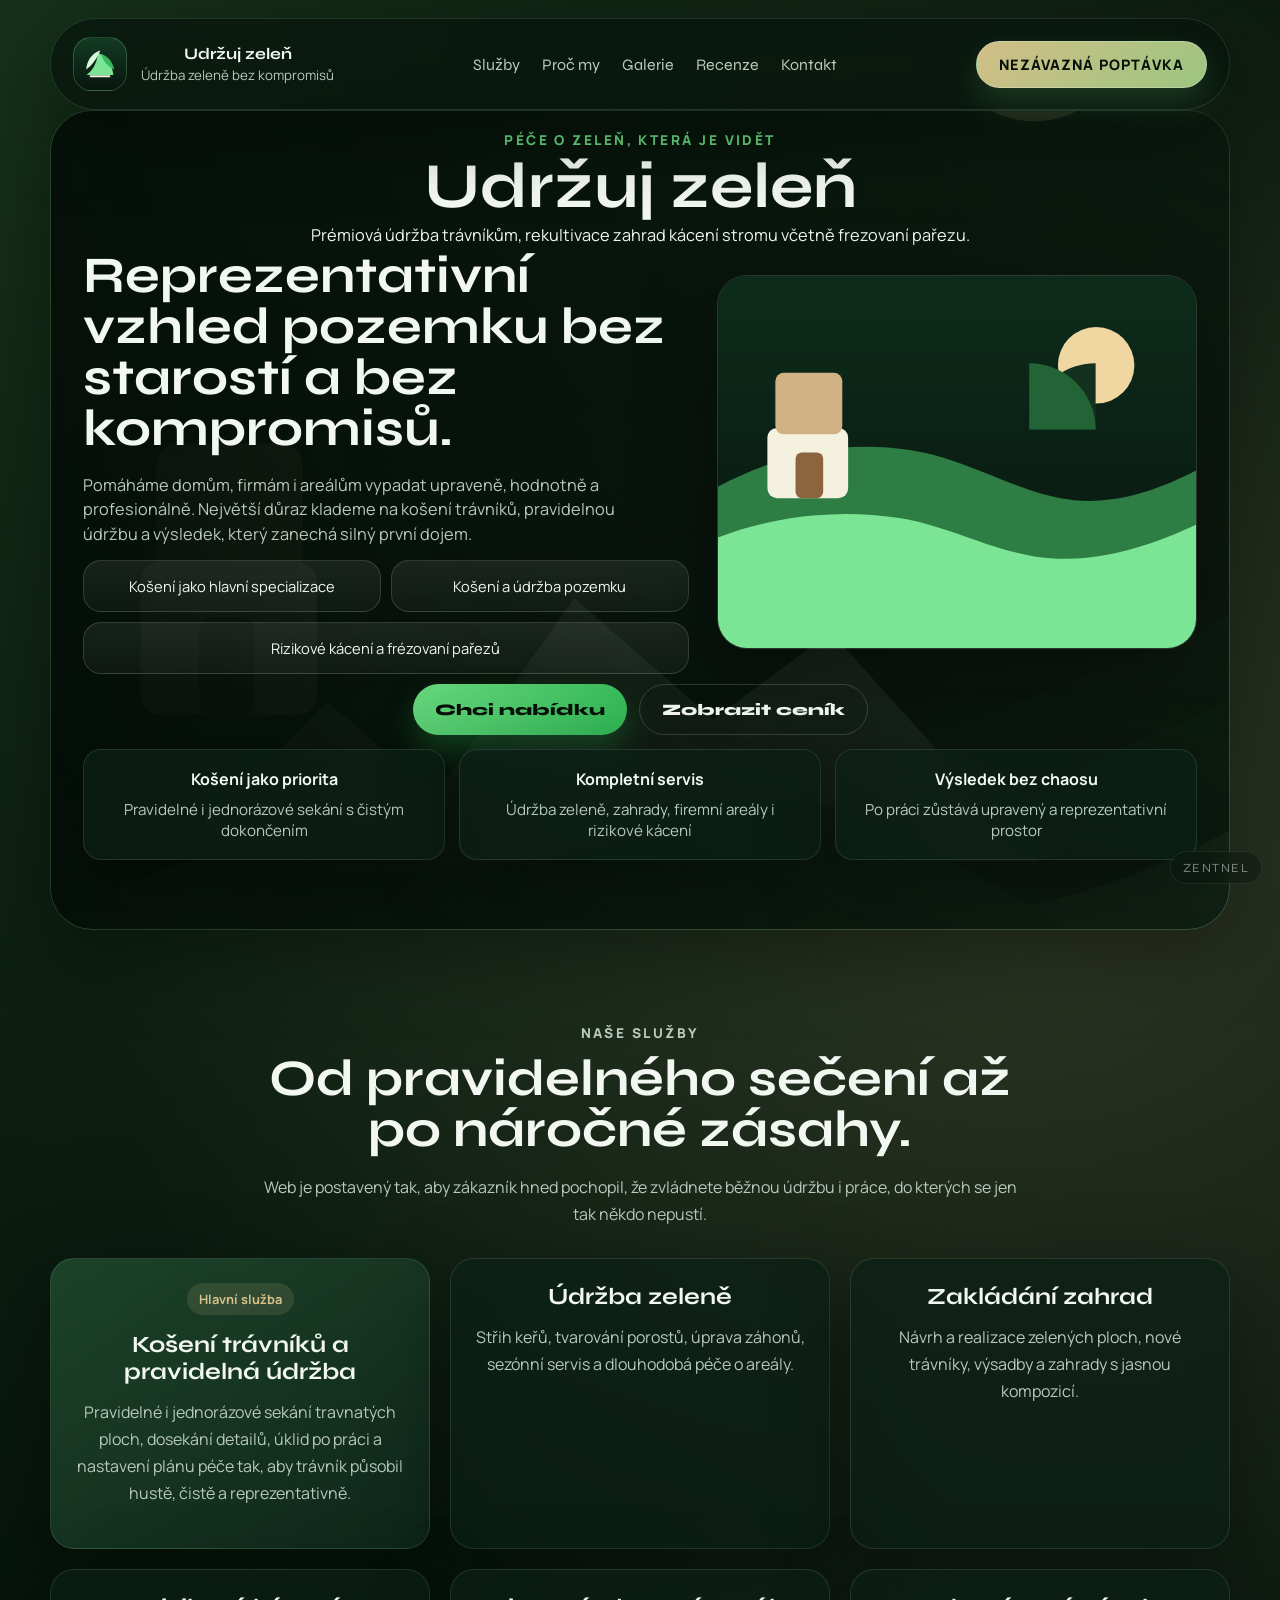
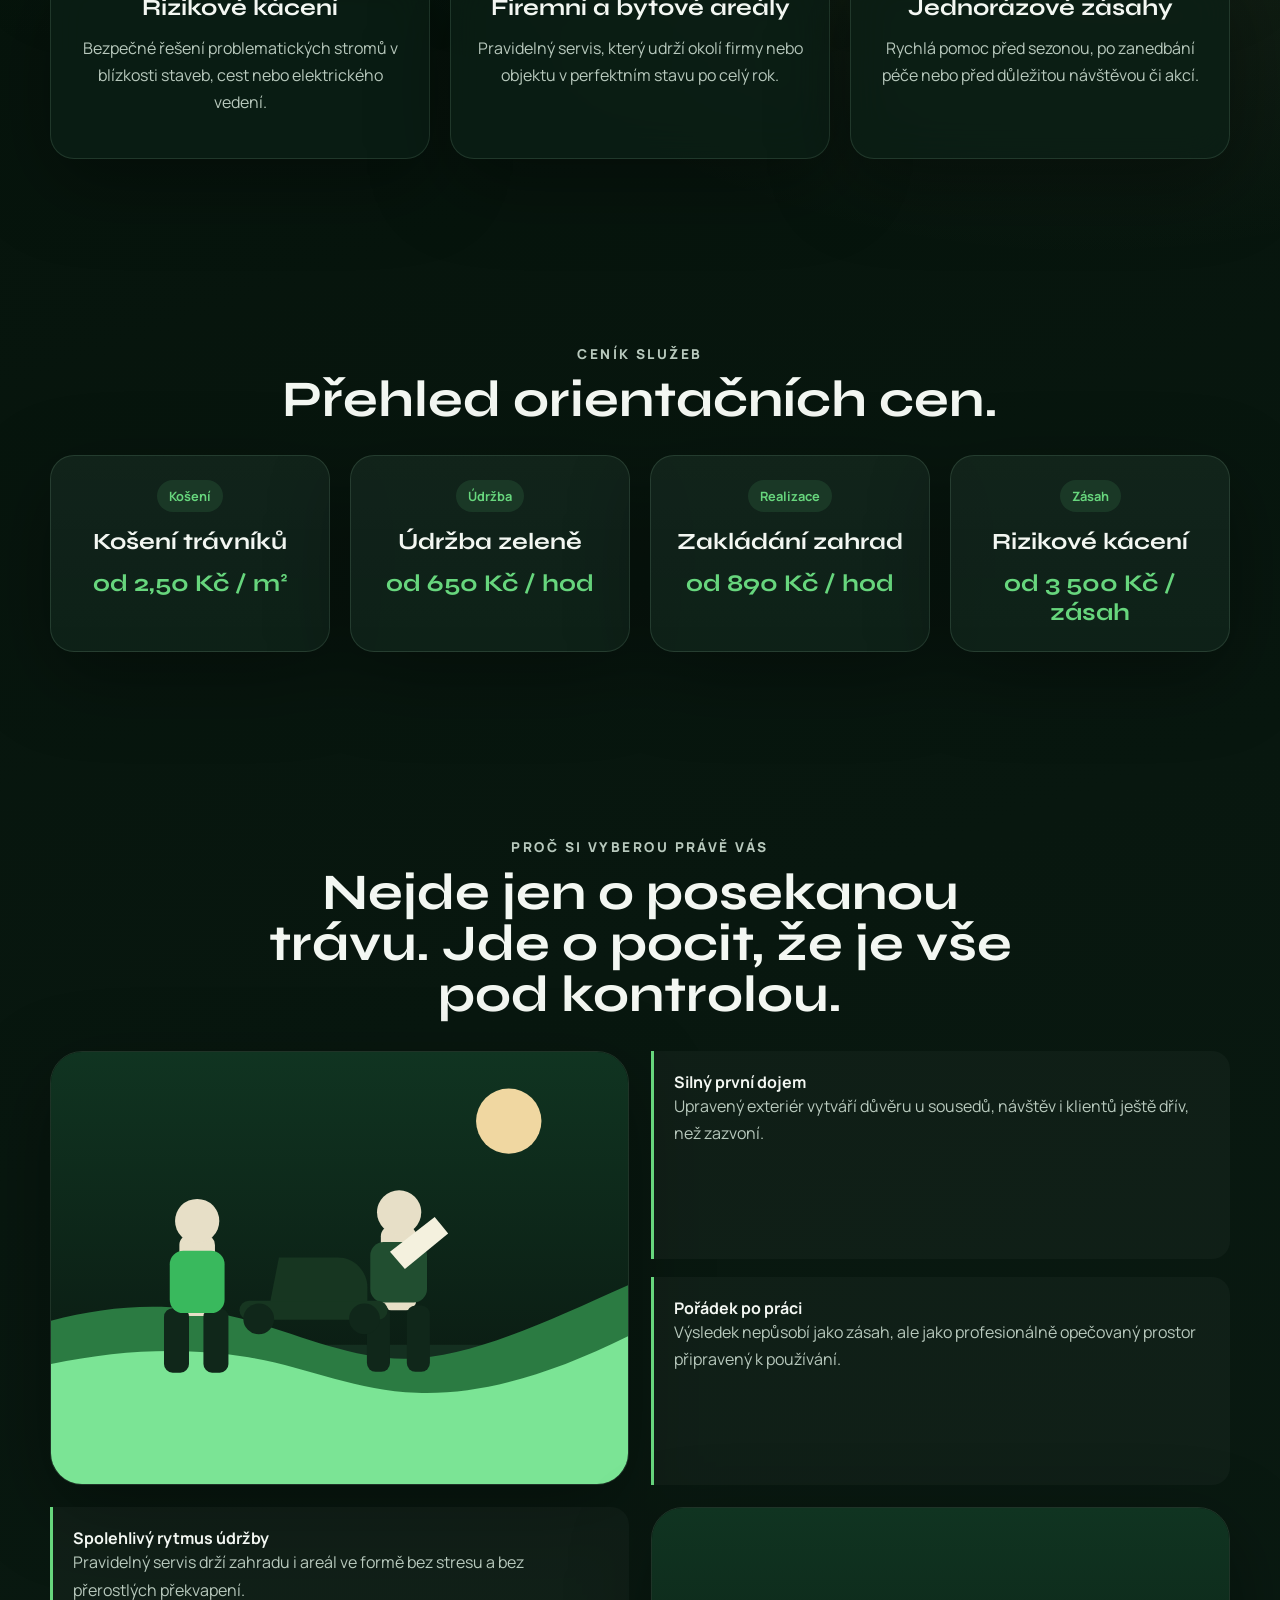
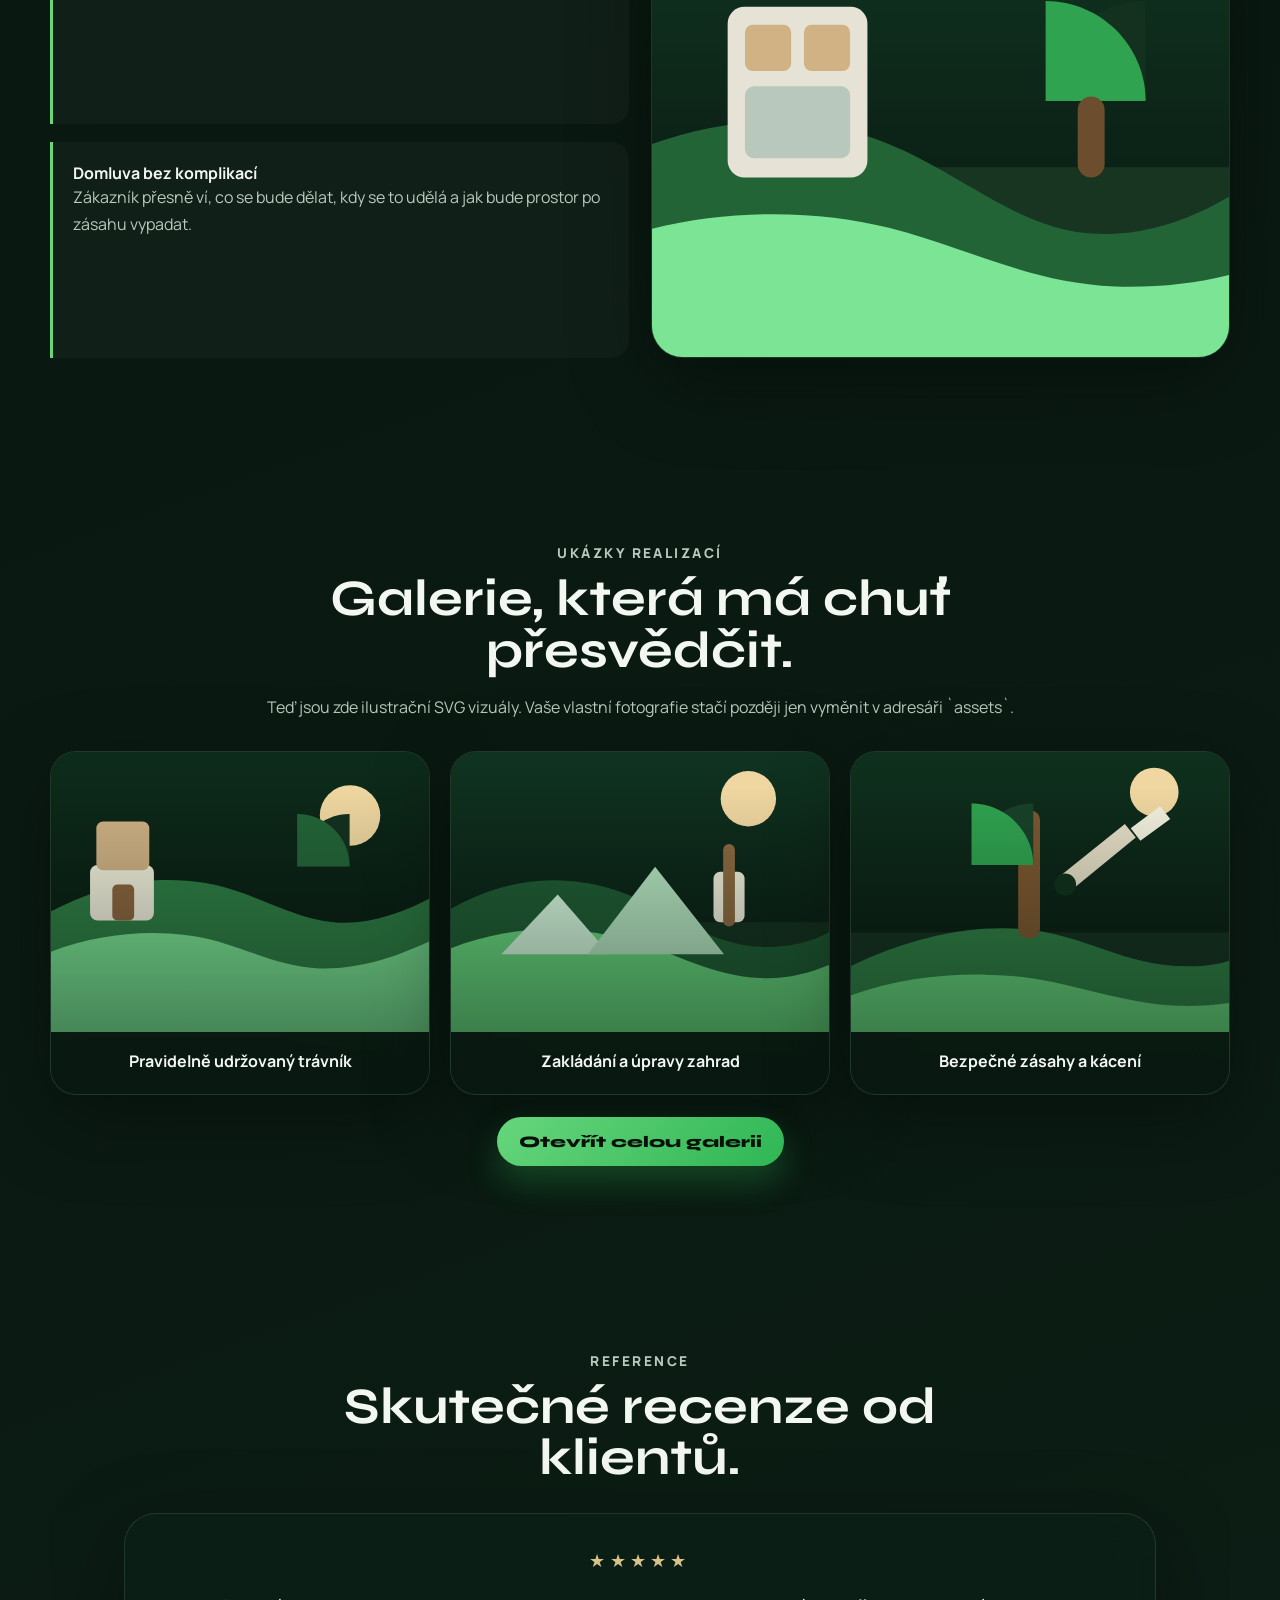
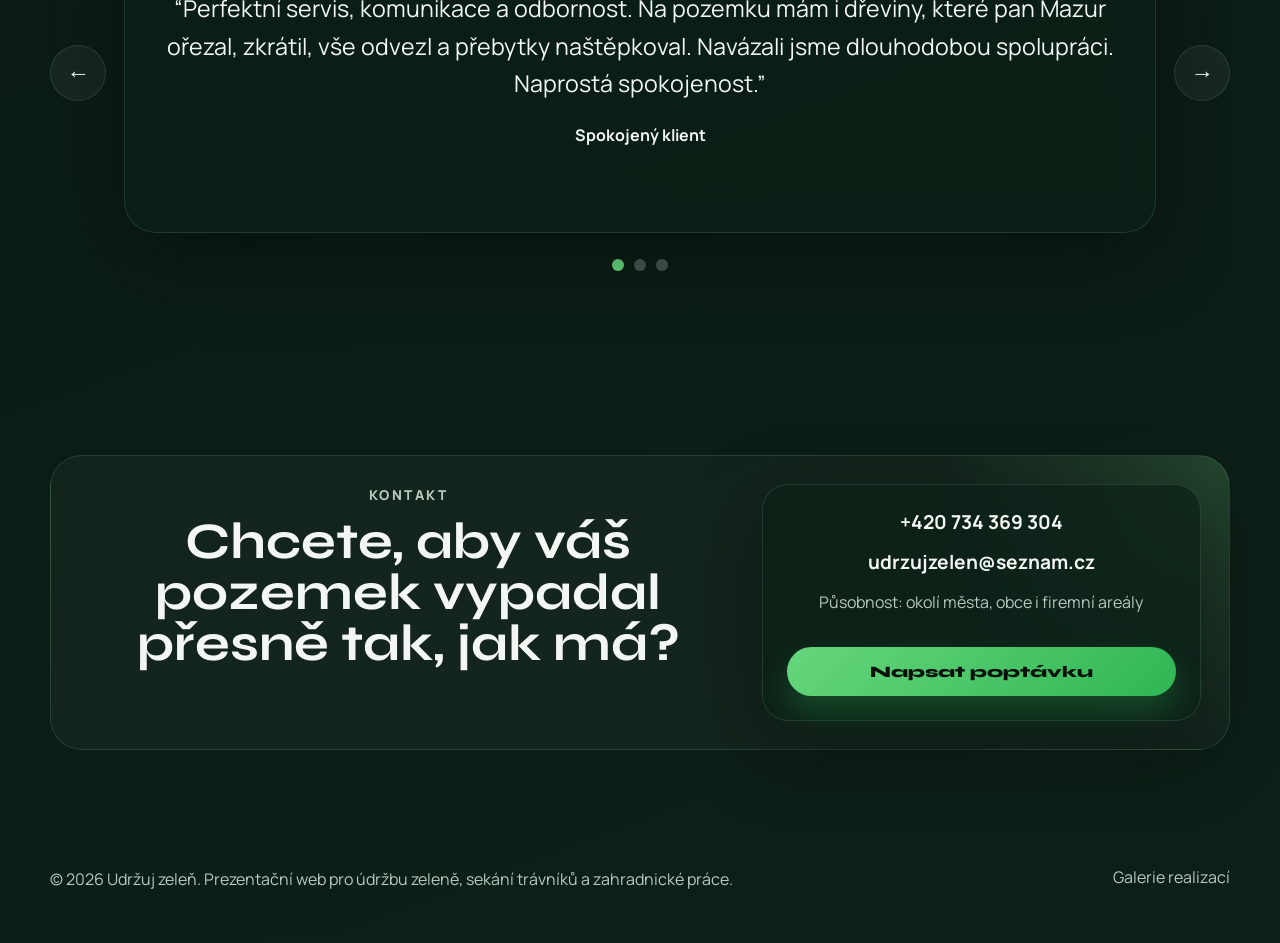
==== index.html @ 399c761f "Add files via upload" ====
<!DOCTYPE html>
<html lang="cs">
<head>
  <meta charset="UTF-8">
  <meta name="viewport" content="width=device-width, initial-scale=1.0">
  <title>Udržuj zeleň | Údržba zeleně a zahradnické práce</title>
  <meta
    name="description"
    content="Luxusní prezentační web pro firmu zaměřenou na údržbu zeleně, sekání trávníků, zakládání zahrad a rizikové kácení."
  >
  <link rel="preconnect" href="https://fonts.googleapis.com">
  <link rel="preconnect" href="https://fonts.gstatic.com" crossorigin>
  <link
    href="https://fonts.googleapis.com/css2?family=Manrope:wght@400;500;600;700;800&family=Syne:wght@500;700;800&display=swap"
    rel="stylesheet"
  >
  <link rel="stylesheet" href="styles.css">
</head>
<body>
  <div class="site-shell">
    <header class="topbar">
      <a class="brand" href="#uvod" aria-label="Udržuj zeleň domů">
        <span class="brand-mark">
          <img src="assets/logo.svg" alt="Logo Udržuj zeleň">
        </span>
        <span class="brand-text">
          <strong>Udržuj zeleň</strong>
          <small>Údržba zeleně bez kompromisů</small>
        </span>
      </a>
      <nav class="nav">
        <a href="#sluzby">Služby</a>
        <a href="#proc-my">Proč my</a>
        <a href="galerie.html">Galerie</a>
        <a href="#reference">Recenze</a>
        <a href="#kontakt">Kontakt</a>
      </nav>
      <a class="button button-topbar" href="#kontakt">Nezávazná poptávka</a>
    </header>

    <main>
      <section class="hero section" id="uvod">
        <div class="hero-backdrop parallax-layer">
          <img src="assets/hero-landscape.svg" alt="Ilustrační zahrada a upravený trávník">
        </div>
        <div class="hero-overlay"></div>

        <div class="hero-top reveal">
          <p class="eyebrow">Péče o zeleň, která je vidět</p>
          <h1>Udržuj zeleň</h1>
          <p class="hero-intro">Prémiová údržba trávníkům, rekultivace zahrad kácení stromu včetně frezovaní pařezu.</p>
        </div>

        <div class="hero-main">
          <div class="hero-copy reveal">
            <h2>Reprezentativní vzhled pozemku bez starostí a bez kompromisů.</h2>
            <p class="lead">
              Pomáháme domům, firmám i areálům vypadat upraveně, hodnotně a profesionálně.
              Největší důraz klademe na košení trávníků, pravidelnou údržbu a výsledek, který
              zanechá silný první dojem.
            </p>
            <div class="hero-text-list">
              <span>Košení jako hlavní specializace</span>
              <span>Košení a údržba pozemku</span>
              <span>Rizikové kácení a frézovaní pařezů</span>
            </div>
          </div>

          <div class="hero-photo-wrap reveal reveal-delay">
            <div class="hero-photo-card floating-card">
              <img src="assets/gallery-1.svg" alt="Ukázka precizně upraveného trávníku">
            </div>
          </div>
        </div>

        <div class="hero-actions-block reveal">
          <div class="hero-actions">
            <a class="button" href="#kontakt">Chci nabídku</a>
            <a class="button button-ghost" href="#cennik">Zobrazit ceník</a>
          </div>
          <div class="hero-metrics hero-metrics-bar">
            <article>
              <strong>Košení jako priorita</strong>
              <span>Pravidelné i jednorázové sekání s čistým dokončením</span>
            </article>
            <article>
              <strong>Kompletní servis</strong>
              <span>Údržba zeleně, zahrady, firemní areály i rizikové kácení</span>
            </article>
            <article>
              <strong>Výsledek bez chaosu</strong>
              <span>Po práci zůstává upravený a reprezentativní prostor</span>
            </article>
          </div>
        </div>
      </section>

      <section class="section services" id="sluzby">
        <div class="section-heading reveal">
          <p class="eyebrow">Naše služby</p>
          <h2>Od pravidelného sečení až po náročné zásahy.</h2>
          <p>
            Web je postavený tak, aby zákazník hned pochopil, že zvládnete běžnou údržbu i
            práce, do kterých se jen tak někdo nepustí.
          </p>
        </div>
        <div class="service-grid">
          <article class="service-card service-card-featured reveal">
            <span class="service-tag">Hlavní služba</span>
            <h3>Košení trávníků a pravidelná údržba</h3>
            <p>
              Pravidelné i jednorázové sekání travnatých ploch, dosekání detailů, úklid po práci
              a nastavení plánu péče tak, aby trávník působil hustě, čistě a reprezentativně.
            </p>
          </article>
          <article class="service-card reveal">
            <h3>Údržba zeleně</h3>
            <p>Střih keřů, tvarování porostů, úprava záhonů, sezónní servis a dlouhodobá péče o areály.</p>
          </article>
          <article class="service-card reveal">
            <h3>Zakládání zahrad</h3>
            <p>Návrh a realizace zelených ploch, nové trávníky, výsadby a zahrady s jasnou kompozicí.</p>
          </article>
          <article class="service-card reveal">
            <h3>Rizikové kácení</h3>
            <p>Bezpečné řešení problematických stromů v blízkosti staveb, cest nebo elektrického vedení.</p>
          </article>
          <article class="service-card reveal">
            <h3>Firemní a bytové areály</h3>
            <p>Pravidelný servis, který udrží okolí firmy nebo objektu v perfektním stavu po celý rok.</p>
          </article>
          <article class="service-card reveal">
            <h3>Jednorázové zásahy</h3>
            <p>Rychlá pomoc před sezonou, po zanedbání péče nebo před důležitou návštěvou či akcí.</p>
          </article>
        </div>
      </section>

      <section class="section pricing" id="cennik">
        <div class="section-heading reveal">
          <p class="eyebrow">Ceník služeb</p>
          <h2>Přehled orientačních cen.</h2>
        </div>
        <div class="pricing-grid">
          <article class="price-card reveal">
            <span class="price-label">Košení</span>
            <h3>Košení trávníků</h3>
            <strong>od 2,50 Kč / m²</strong>
          </article>
          <article class="price-card reveal">
            <span class="price-label">Údržba</span>
            <h3>Údržba zeleně</h3>
            <strong>od 650 Kč / hod</strong>
          </article>
          <article class="price-card reveal">
            <span class="price-label">Realizace</span>
            <h3>Zakládání zahrad</h3>
            <strong>od 890 Kč / hod</strong>
          </article>
          <article class="price-card reveal">
            <span class="price-label">Zásah</span>
            <h3>Rizikové kácení</h3>
            <strong>od 3 500 Kč / zásah</strong>
          </article>
        </div>
      </section>

      <section class="section split-section" id="proc-my">
        <div class="section-heading section-heading-centered reveal">
          <p class="eyebrow">Proč si vyberou právě vás</p>
          <h2>Nejde jen o posekanou trávu. Jde o pocit, že je vše pod kontrolou.</h2>
        </div>
        <div class="why-grid">
          <div class="why-photo reveal">
            <img src="assets/team-scene.svg" alt="Tým při údržbě zeleně">
          </div>
          <div class="feature-list reveal reveal-delay">
            <article>
              <strong>Silný první dojem</strong>
              <p>Upravený exteriér vytváří důvěru u sousedů, návštěv i klientů ještě dřív, než zazvoní.</p>
            </article>
            <article>
              <strong>Pořádek po práci</strong>
              <p>Výsledek nepůsobí jako zásah, ale jako profesionálně opečovaný prostor připravený k používání.</p>
            </article>
          </div>
          <div class="feature-list reveal">
            <article>
              <strong>Spolehlivý rytmus údržby</strong>
              <p>Pravidelný servis drží zahradu i areál ve formě bez stresu a bez přerostlých překvapení.</p>
            </article>
            <article>
              <strong>Domluva bez komplikací</strong>
              <p>Zákazník přesně ví, co se bude dělat, kdy se to udělá a jak bude prostor po zásahu vypadat.</p>
            </article>
          </div>
          <div class="why-photo reveal reveal-delay">
            <img src="assets/gallery-4.svg" alt="Ukázka upraveného areálu">
          </div>
        </div>
      </section>

      <section class="section gallery-preview">
        <div class="section-heading reveal">
          <p class="eyebrow">Ukázky realizací</p>
          <h2>Galerie, která má chuť přesvědčit.</h2>
          <p>
            Teď jsou zde ilustrační SVG vizuály. Vaše vlastní fotografie stačí později jen vyměnit
            v adresáři `assets`.
          </p>
        </div>
        <div class="gallery-grid">
          <a class="gallery-card reveal" href="galerie.html">
            <img src="assets/gallery-1.svg" alt="Posekaný trávník u rodinného domu">
            <span>Pravidelně udržovaný trávník</span>
          </a>
          <a class="gallery-card reveal" href="galerie.html">
            <img src="assets/gallery-2.svg" alt="Moderní zahrada se zelení">
            <span>Zakládání a úpravy zahrad</span>
          </a>
          <a class="gallery-card reveal" href="galerie.html">
            <img src="assets/gallery-3.svg" alt="Rizikové kácení stromu">
            <span>Bezpečné zásahy a kácení</span>
          </a>
        </div>
        <div class="gallery-cta reveal">
          <a class="button" href="galerie.html">Otevřít celou galerii</a>
        </div>
      </section>

      <section class="section testimonials" id="reference">
        <div class="section-heading reveal">
          <p class="eyebrow">Reference</p>
          <h2>Skutečné recenze od klientů.</h2>
        </div>
        <div class="testimonial-shell reveal">
          <button class="carousel-button" id="prevReview" aria-label="Předchozí recenze">←</button>
          <div class="testimonial-viewport" aria-live="polite">
            <article class="testimonial-card active">
              <div class="testimonial-stars" aria-label="5 z 5 hvězdiček">★★★★★</div>
              <p>
                “Perfektní servis, komunikace a odbornost. Na pozemku mám i dřeviny, které pan Mazur
                ořezal, zkrátil, vše odvezl a přebytky naštěpkoval. Navázali jsme dlouhodobou spolupráci.
                Naprostá spokojenost.”
              </p>
              <strong>Spokojený klient</strong>
            </article>
            <article class="testimonial-card">
              <div class="testimonial-stars" aria-label="5 z 5 hvězdiček">★★★★★</div>
              <p>
                “Skvělá domluva, perfektně odvedená práce, ostříhání živého plotu, s konečným úklidem
                a odvozem větví. Maximální spokojenost. Vřele doporučuji.”
              </p>
              <strong>Luboš Heczko</strong>
            </article>
            <article class="testimonial-card">
              <div class="testimonial-stars" aria-label="5 z 5 hvězdiček">★★★★★</div>
              <p>
                “Rychlá domluva, perfektně odvedená práce. Vřele doporučuji.”
              </p>
              <strong>Spokojený klient</strong>
            </article>
          </div>
          <button class="carousel-button" id="nextReview" aria-label="Další recenze">→</button>
        </div>
        <div class="carousel-dots" id="reviewDots" aria-label="Přepínání recenzí"></div>
      </section>

      <section class="section contact" id="kontakt">
        <div class="contact-panel reveal">
          <div>
            <p class="eyebrow">Kontakt</p>
            <h2>Chcete, aby váš pozemek vypadal přesně tak, jak má?</h2>
          </div>
          <div class="contact-card">
            <a href="tel:+420734369304">+420 734 369 304</a>
            <a href="mailto:udrzujzelen@seznam.cz">udrzujzelen@seznam.cz</a>
            <p>Působnost: okolí města, obce i firemní areály</p>
            <a class="button" href="mailto:udrzujzelen@seznam.cz">Napsat poptávku</a>
          </div>
        </div>
      </section>
    </main>

    <footer class="footer">
      <p>© 2026 Udržuj zeleň. Prezentační web pro údržbu zeleně, sekání trávníků a zahradnické práce.</p>
      <a href="galerie.html">Galerie realizací</a>
    </footer>
  </div>

  <a class="watermark" href="https://zentnel.cz" target="_blank" rel="noreferrer">Zentnel</a>

  <script src="script.js"></script>
</body>
</html>
---- styles.css ----
:root {
  --bg: #07140d;
  --bg-soft: #0d1f16;
  --panel: rgba(12, 33, 23, 0.72);
  --line: rgba(193, 255, 212, 0.12);
  --text: #f3f7f2;
  --muted: #b8c9bd;
  --green: #67d67d;
  --green-strong: #2fb654;
  --green-deep: #17592c;
  --gold: #d7c28a;
  --shadow: 0 24px 80px rgba(0, 0, 0, 0.35);
  --radius-xl: 32px;
  --radius-lg: 24px;
  --radius-md: 18px;
  --container: min(1180px, calc(100vw - 32px));
}

* {
  box-sizing: border-box;
}

html {
  scroll-behavior: smooth;
}

section[id] {
  scroll-margin-top: 120px;
}

body {
  margin: 0;
  min-height: 100vh;
  font-family: "Manrope", sans-serif;
  color: var(--text);
  background:
    radial-gradient(circle at top left, rgba(76, 148, 83, 0.25), transparent 28%),
    radial-gradient(circle at 85% 15%, rgba(215, 194, 138, 0.18), transparent 20%),
    linear-gradient(160deg, #041008 0%, #08170f 45%, #0d1f16 100%);
}

body::before {
  content: "";
  position: fixed;
  inset: 0;
  pointer-events: none;
  background:
    linear-gradient(rgba(255, 255, 255, 0.025) 1px, transparent 1px),
    linear-gradient(90deg, rgba(255, 255, 255, 0.025) 1px, transparent 1px);
  background-size: 72px 72px;
  mask-image: radial-gradient(circle at center, black 40%, transparent 100%);
  opacity: 0.35;
}

.watermark {
  position: fixed;
  right: 18px;
  bottom: 16px;
  z-index: 50;
  padding: 8px 12px;
  border-radius: 999px;
  font-family: "Syne", sans-serif;
  font-size: 0.78rem;
  letter-spacing: 0.12em;
  text-transform: uppercase;
  color: rgba(243, 247, 242, 0.48);
  background: rgba(7, 20, 13, 0.34);
  border: 1px solid rgba(255, 255, 255, 0.08);
  backdrop-filter: blur(10px);
  transition: color 180ms ease, border-color 180ms ease, transform 180ms ease;
}

.watermark:hover,
.watermark:focus-visible {
  color: rgba(243, 247, 242, 0.82);
  border-color: rgba(103, 214, 125, 0.22);
  transform: translateY(-1px);
}

a {
  color: inherit;
  text-decoration: none;
}

img {
  display: block;
  max-width: 100%;
}

.site-shell {
  width: var(--container);
  margin: 0 auto;
  position: relative;
  z-index: 1;
  text-align: center;
  padding-inline: 0;
}

.topbar {
  position: sticky;
  top: 14px;
  display: flex;
  align-items: center;
  justify-content: space-between;
  gap: 20px;
  padding: 18px 22px;
  margin: 18px auto 0;
  background: rgba(7, 20, 13, 0.72);
  backdrop-filter: blur(18px);
  border: 1px solid var(--line);
  border-radius: 999px;
  box-shadow: var(--shadow);
  z-index: 20;
}

.topbar-inner {
  position: relative;
  top: 0;
}

.brand {
  display: inline-flex;
  align-items: center;
  gap: 14px;
  min-width: 0;
}

.brand-mark {
  width: 54px;
  height: 54px;
  border-radius: 18px;
  overflow: hidden;
  background: linear-gradient(180deg, rgba(103, 214, 125, 0.32), rgba(23, 89, 44, 0.5));
  border: 1px solid rgba(255, 255, 255, 0.08);
}

.brand-mark img {
  width: 100%;
  height: 100%;
}

.brand-text {
  display: flex;
  flex-direction: column;
  gap: 3px;
}

.brand-text strong,
.nav a,
.button,
h1,
h2,
h3 {
  font-family: "Syne", sans-serif;
}

.brand-text small {
  color: var(--muted);
}

.nav {
  display: inline-flex;
  align-items: center;
  gap: 22px;
  color: var(--muted);
}

.nav a {
  transition: color 180ms ease, transform 180ms ease;
}

.nav a:hover,
.nav a:focus-visible {
  color: var(--text);
  transform: translateY(-1px);
}

.button {
  display: inline-flex;
  align-items: center;
  justify-content: center;
  padding: 15px 22px;
  border-radius: 999px;
  background: linear-gradient(135deg, var(--green) 0%, var(--green-strong) 100%);
  color: #081109;
  font-weight: 800;
  border: none;
  transition: transform 220ms ease, box-shadow 220ms ease, filter 220ms ease;
  box-shadow: 0 16px 32px rgba(47, 182, 84, 0.28);
}

.button:hover,
.button:focus-visible {
  transform: translateY(-2px) scale(1.01);
  filter: brightness(1.04);
}

.button-small {
  padding: 12px 18px;
}

.button-topbar {
  padding: 13px 22px;
  font-family: "Manrope", sans-serif;
  font-size: 0.9rem;
  letter-spacing: 0.08em;
  text-transform: uppercase;
  background: linear-gradient(135deg, rgba(215, 194, 138, 0.98) 0%, rgba(103, 214, 125, 0.96) 100%);
  background-size: 200% 200%;
  color: #071109;
  border: 1px solid rgba(255, 255, 255, 0.26);
  box-shadow: 0 14px 32px rgba(103, 214, 125, 0.18);
  backdrop-filter: blur(12px);
  animation: topbarGradient 6s ease infinite;
}

.button-topbar:hover,
.button-topbar:focus-visible {
  background: linear-gradient(135deg, rgba(215, 194, 138, 0.98) 0%, rgba(103, 214, 125, 0.96) 100%);
  box-shadow: 0 18px 42px rgba(215, 194, 138, 0.22);
}

.button-ghost {
  background: transparent;
  color: var(--text);
  border: 1px solid rgba(255, 255, 255, 0.16);
  box-shadow: none;
}

.section {
  padding: 92px 0;
}

.hero {
  position: relative;
  min-height: calc(100vh - 80px);
  display: flex;
  flex-direction: column;
  justify-content: flex-start;
  overflow: hidden;
  padding: 20px 32px 32px;
  border: 1px solid var(--line);
  border-radius: 42px;
  box-shadow: var(--shadow);
}

.hero-backdrop,
.hero-overlay {
  position: absolute;
  inset: 0;
}

.parallax-layer {
  will-change: transform;
}

.hero-backdrop img {
  width: 100%;
  height: 100%;
  object-fit: cover;
  opacity: 0.35;
  transform: scale(1.08);
  animation: heroZoom 14s ease-in-out infinite alternate;
}

.hero-overlay {
  background:
    linear-gradient(90deg, rgba(5, 14, 8, 0.9) 0%, rgba(5, 14, 8, 0.72) 40%, rgba(5, 14, 8, 0.44) 100%),
    linear-gradient(180deg, rgba(8, 18, 12, 0.15) 0%, rgba(8, 18, 12, 0.72) 100%);
}

.hero-top,
.hero-main,
.hero-actions-block,
.hero-metrics-bar {
  position: relative;
  z-index: 1;
}

.hero-top {
  max-width: 760px;
  margin: 0 auto 4px;
}

.hero-intro {
  max-width: 980px;
  margin: 0 auto;
  font-size: 1.02rem;
  line-height: 1.35;
}

.hero-main {
  display: grid;
  grid-template-columns: minmax(0, 1fr) minmax(300px, 0.8fr);
  gap: 24px;
  align-items: center;
  width: 100%;
  margin-bottom: 10px;
}

.hero-copy {
  max-width: 620px;
  text-align: left;
  margin-right: auto;
}

.hero-copy .lead {
  max-width: 580px;
  font-size: 1.02rem;
  line-height: 1.5;
  margin-bottom: 14px;
}

.hero-text-list {
  display: grid;
  grid-template-columns: repeat(2, minmax(0, 1fr));
  gap: 10px;
  margin-top: 0;
  align-items: stretch;
}

.hero-text-list span {
  display: flex;
  align-items: center;
  justify-content: center;
  min-height: 52px;
  padding: 10px 12px;
  border-radius: 18px;
  background: linear-gradient(180deg, rgba(255, 255, 255, 0.08), rgba(255, 255, 255, 0.04));
  border: 1px solid rgba(255, 255, 255, 0.14);
  font-size: 0.92rem;
  text-align: center;
  transition: transform 220ms ease, border-color 220ms ease, background 220ms ease, box-shadow 220ms ease;
}

.hero-text-list span:last-child {
  grid-column: 1 / -1;
}

.hero-text-list span:hover {
  transform: translateY(-4px);
  border-color: rgba(103, 214, 125, 0.35);
  background: linear-gradient(180deg, rgba(103, 214, 125, 0.16), rgba(255, 255, 255, 0.04));
  box-shadow: 0 18px 34px rgba(19, 59, 35, 0.28);
}

.hero-photo-wrap {
  position: relative;
  width: min(100%, 480px);
  margin-left: auto;
}

.hero-photo-card {
  overflow: hidden;
  border-radius: 30px;
  border: 1px solid rgba(255, 255, 255, 0.14);
  box-shadow: var(--shadow);
}

.hero-photo-card img {
  width: 100%;
  min-height: 360px;
  object-fit: cover;
}

.hero-photo-badge {
  position: absolute;
  left: -24px;
  bottom: 26px;
  padding: 14px 18px;
  border-radius: 18px;
  background: rgba(9, 24, 16, 0.84);
  border: 1px solid rgba(255, 255, 255, 0.14);
  box-shadow: var(--shadow);
  font-weight: 700;
}

.hero-actions-block {
  display: grid;
  gap: 14px;
  width: 100%;
}

.eyebrow {
  margin: 0 0 8px;
  font-size: 0.85rem;
  font-weight: 800;
  letter-spacing: 0.18em;
  text-transform: uppercase;
  color: var(--green);
}

h1,
h2,
h3,
p {
  margin-top: 0;
}

h1 {
  font-size: clamp(3rem, 5vw, 4.8rem);
  line-height: 0.95;
  margin-bottom: 6px;
}

h2 {
  font-size: clamp(2.1rem, 4vw, 3.6rem);
  line-height: 1;
  margin-bottom: 18px;
}

h3 {
  font-size: 1.45rem;
  margin-bottom: 14px;
}

.lead,
.section-heading p,
.service-card p,
.feature-list p,
.testimonial-card p,
.contact-panel p,
.mosaic-card p,
.footer p {
  color: var(--muted);
  line-height: 1.7;
}

.gallery-page .section-heading p,
.gallery-page .mosaic-card p {
  white-space: nowrap;
  overflow: hidden;
  text-overflow: ellipsis;
}

.hero-actions {
  display: flex;
  flex-wrap: wrap;
  justify-content: center;
  gap: 12px;
  margin: 0;
}

.hero-metrics {
  display: grid;
  grid-template-columns: repeat(3, 1fr);
  gap: 14px;
}

.hero-metrics-bar {
  margin-top: 0;
}

.hero-metrics article,
.service-card,
.testimonial-card,
.contact-card,
.mosaic-card,
.gallery-card,
.hero-badge {
  background: var(--panel);
  border: 1px solid var(--line);
  backdrop-filter: blur(20px);
  box-shadow: var(--shadow);
}

.hero-metrics article {
  padding: 18px;
  border-radius: var(--radius-md);
}

.hero-metrics strong,
.hero-metrics span {
  display: block;
}

.hero-metrics strong {
  margin-bottom: 9px;
  color: var(--text);
}

.hero-metrics span {
  color: var(--muted);
  font-size: 0.95rem;
}

.hero-badge {
  padding: 18px 20px;
  border-radius: 22px;
  max-width: 360px;
}

.hero-badge-main {
  width: min(100%, 360px);
}

.hero-badge span {
  display: block;
  margin-bottom: 8px;
  font-size: 0.8rem;
  text-transform: uppercase;
  letter-spacing: 0.15em;
  color: var(--gold);
}

.section-heading {
  max-width: 760px;
  margin-bottom: 30px;
  margin-left: auto;
  margin-right: auto;
}

.section-heading-centered {
  text-align: center;
}

.service-grid {
  display: grid;
  grid-template-columns: repeat(3, 1fr);
  gap: 20px;
}

.pricing-grid {
  display: grid;
  grid-template-columns: repeat(4, 1fr);
  gap: 20px;
}

.price-card {
  padding: 24px 18px;
  border-radius: var(--radius-lg);
  background:
    linear-gradient(180deg, rgba(255, 255, 255, 0.03), rgba(255, 255, 255, 0.015)),
    var(--panel);
  border: 1px solid var(--line);
  box-shadow: var(--shadow);
  transition: transform 220ms ease, border-color 220ms ease, box-shadow 220ms ease;
}

.price-card strong {
  display: block;
  margin-top: 8px;
  font-size: 1.5rem;
  font-family: "Syne", sans-serif;
  color: var(--green);
}

.price-card:hover {
  transform: translateY(-8px);
  border-color: rgba(103, 214, 125, 0.35);
  box-shadow: 0 24px 60px rgba(21, 77, 34, 0.32);
}

.price-label {
  display: inline-flex;
  padding: 7px 12px;
  margin-bottom: 16px;
  border-radius: 999px;
  background: rgba(103, 214, 125, 0.12);
  color: var(--green);
  font-size: 0.8rem;
  font-weight: 700;
}

.service-card {
  padding: 24px;
  border-radius: var(--radius-lg);
  min-height: 190px;
  transition: transform 240ms ease, border-color 240ms ease, background 240ms ease, box-shadow 240ms ease;
  transform-origin: center;
}

.service-card-featured {
  background:
    linear-gradient(145deg, rgba(103, 214, 125, 0.2), rgba(16, 40, 28, 0.84)),
    var(--panel);
}

.service-tag {
  display: inline-flex;
  padding: 7px 12px;
  margin-bottom: 16px;
  border-radius: 999px;
  background: rgba(215, 194, 138, 0.13);
  color: var(--gold);
  font-size: 0.8rem;
  font-weight: 700;
}

.service-card:hover {
  transform: translateY(-10px) scale(1.01);
  border-color: rgba(103, 214, 125, 0.3);
  background:
    radial-gradient(circle at top right, rgba(103, 214, 125, 0.12), transparent 28%),
    var(--panel);
  box-shadow: 0 26px 60px rgba(10, 34, 20, 0.42);
}

.split-section {
  display: block;
}

.why-grid {
  display: grid;
  grid-template-columns: 1fr 1fr;
  gap: 22px;
  align-items: stretch;
}

.why-photo img {
  width: 100%;
  height: 100%;
  min-height: 320px;
  object-fit: cover;
  border-radius: var(--radius-xl);
  border: 1px solid var(--line);
  box-shadow: var(--shadow);
  transition: transform 280ms ease, filter 280ms ease;
}

.why-photo:hover img {
  transform: scale(1.03);
  filter: saturate(1.08);
}

.feature-list {
  display: grid;
  gap: 18px;
}

.feature-list article {
  padding: 20px;
  border-left: 3px solid var(--green);
  background: rgba(255, 255, 255, 0.03);
  border-radius: 0 var(--radius-md) var(--radius-md) 0;
  text-align: left;
  transition: transform 220ms ease, background 220ms ease, border-color 220ms ease;
}

.feature-list article:hover {
  transform: translateX(8px);
  background: rgba(255, 255, 255, 0.06);
  border-color: var(--gold);
}

.gallery-grid {
  display: grid;
  grid-template-columns: repeat(3, 1fr);
  gap: 20px;
}

.gallery-card {
  display: block;
  overflow: hidden;
  border-radius: 26px;
  position: relative;
  transition: transform 260ms ease, box-shadow 260ms ease;
}

.gallery-card img {
  width: 100%;
  height: 280px;
  object-fit: cover;
  transition: transform 350ms ease, filter 350ms ease;
}

.gallery-card span {
  display: block;
  padding: 18px 20px 22px;
  font-weight: 700;
  position: relative;
  z-index: 1;
}

.gallery-card::after,
.mosaic-card::after {
  content: "";
  position: absolute;
  inset: 0;
  background: linear-gradient(180deg, transparent 10%, rgba(7, 20, 13, 0.7) 100%);
  opacity: 0.8;
  transition: opacity 260ms ease;
}

.gallery-card:hover,
.mosaic-card:hover {
  transform: translateY(-10px);
  box-shadow: 0 28px 70px rgba(0, 0, 0, 0.4);
}

.gallery-card:hover img,
.mosaic-card:hover img {
  transform: scale(1.08);
  filter: saturate(1.08);
}

.gallery-card:hover::after,
.mosaic-card:hover::after {
  opacity: 0.45;
}

.gallery-cta {
  margin-top: 22px;
}

.testimonials {
  overflow: hidden;
}

.testimonial-shell {
  display: grid;
  grid-template-columns: auto 1fr auto;
  gap: 18px;
  align-items: center;
}

.testimonial-viewport {
  position: relative;
  min-height: 320px;
}

.testimonial-card {
  position: absolute;
  inset: 0;
  padding: 34px;
  border-radius: var(--radius-xl);
  opacity: 0;
  transform: translateX(26px) scale(0.98);
  transition: opacity 320ms ease, transform 320ms ease;
}

.testimonial-card.active {
  opacity: 1;
  transform: translateX(0) scale(1);
}

.testimonial-card p {
  font-size: clamp(1.1rem, 2vw, 1.45rem);
  color: var(--text);
  line-height: 1.6;
  margin-bottom: 22px;
}

.testimonial-stars {
  margin-bottom: 18px;
  font-size: 1.1rem;
  letter-spacing: 0.24em;
  color: var(--gold);
}

.carousel-button {
  width: 56px;
  height: 56px;
  border-radius: 50%;
  border: 1px solid var(--line);
  background: rgba(255, 255, 255, 0.05);
  color: var(--text);
  font-size: 1.45rem;
  cursor: pointer;
}

.carousel-dots {
  display: flex;
  gap: 10px;
  justify-content: center;
  margin-top: 26px;
}

.carousel-dots button {
  width: 12px;
  height: 12px;
  border-radius: 50%;
  border: 0;
  background: rgba(255, 255, 255, 0.25);
  cursor: pointer;
}

.carousel-dots button.active {
  background: var(--green);
}

.contact-panel {
  display: grid;
  grid-template-columns: 1.2fr 0.8fr;
  gap: 24px;
  padding: 28px;
  border-radius: 32px;
  background:
    radial-gradient(circle at top right, rgba(103, 214, 125, 0.18), transparent 24%),
    rgba(255, 255, 255, 0.03);
  border: 1px solid var(--line);
}

.contact-card {
  display: grid;
  gap: 14px;
  align-content: start;
  padding: 24px;
  border-radius: 26px;
}

.contact-card a:first-child,
.contact-card a:nth-child(2) {
  font-size: 1.2rem;
  font-weight: 700;
  overflow-wrap: anywhere;
}

.footer {
  display: flex;
  justify-content: space-between;
  gap: 24px;
  padding: 24px 0 34px;
  color: var(--muted);
}

.gallery-page {
  min-height: 100vh;
}

.gallery-hero {
  padding-bottom: 40px;
}

.gallery-page .gallery-hero h1 {
  font-family: "Manrope", sans-serif;
  font-size: clamp(2rem, 3vw, 2.7rem);
  font-weight: 800;
  white-space: nowrap;
}

.mosaic-grid {
  display: grid;
  grid-template-columns: repeat(3, 1fr);
  gap: 20px;
  padding-top: 30px;
}

.mosaic-card {
  overflow: hidden;
  border-radius: 28px;
  position: relative;
  transition: transform 260ms ease, box-shadow 260ms ease;
  cursor: zoom-in;
}

.mosaic-card img {
  width: 100%;
  height: 320px;
  object-fit: cover;
}

.mosaic-card div {
  padding: 22px;
  position: relative;
  z-index: 1;
}

.lightbox {
  position: fixed;
  inset: 0;
  display: grid;
  place-items: center;
  padding: 24px;
  background: rgba(3, 10, 6, 0.88);
  backdrop-filter: blur(18px);
  z-index: 120;
  opacity: 0;
  pointer-events: none;
  transition: opacity 220ms ease;
}

.lightbox.is-open {
  opacity: 1;
  pointer-events: auto;
}

.lightbox img {
  max-width: min(1200px, 92vw);
  max-height: 84vh;
  border-radius: 24px;
  border: 1px solid rgba(255, 255, 255, 0.14);
  box-shadow: 0 28px 90px rgba(0, 0, 0, 0.55);
}

.lightbox button {
  position: absolute;
  top: 18px;
  right: 18px;
  width: 48px;
  height: 48px;
  border-radius: 50%;
  border: 1px solid rgba(255, 255, 255, 0.14);
  background: rgba(255, 255, 255, 0.08);
  color: var(--text);
  font-size: 1.4rem;
  cursor: pointer;
}

.mosaic-large {
  grid-column: span 2;
}

.mosaic-wide {
  grid-column: span 2;
}

.mosaic-large img,
.mosaic-wide img {
  height: 380px;
}

.reveal {
  opacity: 0;
  transform: translateY(26px);
  transition: opacity 700ms ease, transform 700ms ease;
}

.reveal-delay {
  transition-delay: 140ms;
}

.reveal-visible {
  opacity: 1;
  transform: translateY(0);
}

.floating-card {
  animation: floatCard 7s ease-in-out infinite;
}

.hero-top,
.hero-main,
.hero-actions-block,
.hero-metrics article,
.service-card,
.price-card,
.gallery-card,
.mosaic-card,
.testimonial-card,
.why-photo,
.feature-list article {
  animation: pulseGlow 8s ease-in-out infinite;
}

@keyframes floatCard {
  0%, 100% {
    transform: translateY(0px);
  }
  50% {
    transform: translateY(-14px);
  }
}

@keyframes heroZoom {
  0% {
    transform: scale(1.08) translateY(0);
  }
  100% {
    transform: scale(1.14) translateY(-8px);
  }
}

@keyframes topbarGradient {
  0% {
    background-position: 0% 50%;
  }
  50% {
    background-position: 100% 50%;
  }
  100% {
    background-position: 0% 50%;
  }
}

@keyframes pulseGlow {
  0%, 100% {
    box-shadow: var(--shadow);
  }
  50% {
    box-shadow: 0 24px 90px rgba(31, 91, 51, 0.24);
  }
}

@media (max-width: 1080px) {
  .hero,
  .split-section,
  .contact-panel,
  .service-grid,
  .pricing-grid,
  .gallery-grid,
  .mosaic-grid,
  .why-grid {
    grid-template-columns: 1fr;
  }

  .hero {
    min-height: auto;
    padding: 18px 22px 24px;
  }

  .hero-metrics {
    grid-template-columns: 1fr;
  }

  .hero-main {
    grid-template-columns: 1fr;
    justify-items: center;
    gap: 16px;
  }

  .hero-photo-wrap {
    width: min(100%, 560px);
    margin-left: 0;
  }

  .mosaic-large,
  .mosaic-wide {
    grid-column: span 1;
  }
}

@media (max-width: 860px) {
  .topbar {
    position: relative;
    top: 0;
    flex-wrap: wrap;
    border-radius: 24px;
    padding: 14px;
    gap: 12px;
  }

  .nav {
    width: 100%;
    justify-content: center;
    flex-wrap: wrap;
    gap: 10px 16px;
  }

  .button-topbar {
    width: 100%;
  }

  .testimonial-shell {
    grid-template-columns: 1fr;
  }

  .carousel-button {
    display: none;
  }

  .footer {
    flex-direction: column;
  }
}

@media (max-width: 640px) {
  .section {
    padding: 68px 0;
  }

  .hero {
    min-height: auto;
    padding: 14px 16px 20px;
    border-radius: 28px;
  }

  .hero-copy {
    text-align: center;
    margin: 0 auto;
  }

  .hero-copy h2 {
    margin-bottom: 12px;
  }

  .hero-intro,
  .hero-copy .lead {
    font-size: 0.96rem;
  }

  .hero-text-list {
    grid-template-columns: 1fr;
    gap: 8px;
  }

  .hero-text-list span:last-child {
    grid-column: auto;
  }

  .hero-photo-badge {
    left: 10px;
    right: 10px;
  }

  .gallery-card img,
  .mosaic-card img,
  .mosaic-large img,
  .mosaic-wide img {
    height: 220px;
  }

  .gallery-page .gallery-hero h1 {
    white-space: normal;
  }

  .contact-panel,
  .testimonial-card,
  .service-card,
  .price-card {
    padding: 20px;
  }

  .testimonial-viewport {
    min-height: 380px;
  }

  .contact-card a:first-child,
  .contact-card a:nth-child(2) {
    font-size: 1rem;
  }

  .watermark {
    right: 10px;
    bottom: 10px;
    padding: 6px 10px;
    font-size: 0.7rem;
  }

  .footer {
    padding-bottom: 60px;
  }
}

@media (max-width: 420px) {
  .site-shell {
    width: min(1180px, calc(100vw - 20px));
  }

  .brand {
    width: 100%;
    justify-content: center;
  }

  .brand-text {
    align-items: flex-start;
  }

  h1 {
    font-size: clamp(2.3rem, 9vw, 3.1rem);
  }

  h2 {
    font-size: clamp(1.7rem, 7vw, 2.2rem);
  }
}

@media (hover: none), (pointer: coarse) {
  .service-card:hover,
  .price-card:hover,
  .gallery-card:hover,
  .mosaic-card:hover,
  .feature-list article:hover,
  .why-photo:hover img {
    transform: none;
    box-shadow: var(--shadow);
    filter: none;
  }

  .hero-text-list span:hover {
    transform: none;
    box-shadow: none;
  }

  .floating-card,
  .hero-top,
  .hero-main,
  .hero-actions-block,
  .hero-metrics article,
  .service-card,
  .price-card,
  .gallery-card,
  .mosaic-card,
  .testimonial-card,
  .why-photo,
  .feature-list article,
  .button-topbar {
    animation: none;
  }
}

@media (prefers-reduced-motion: reduce) {
  html {
    scroll-behavior: auto;
  }

  *,
  *::before,
  *::after {
    animation: none !important;
    transition: none !important;
  }
}
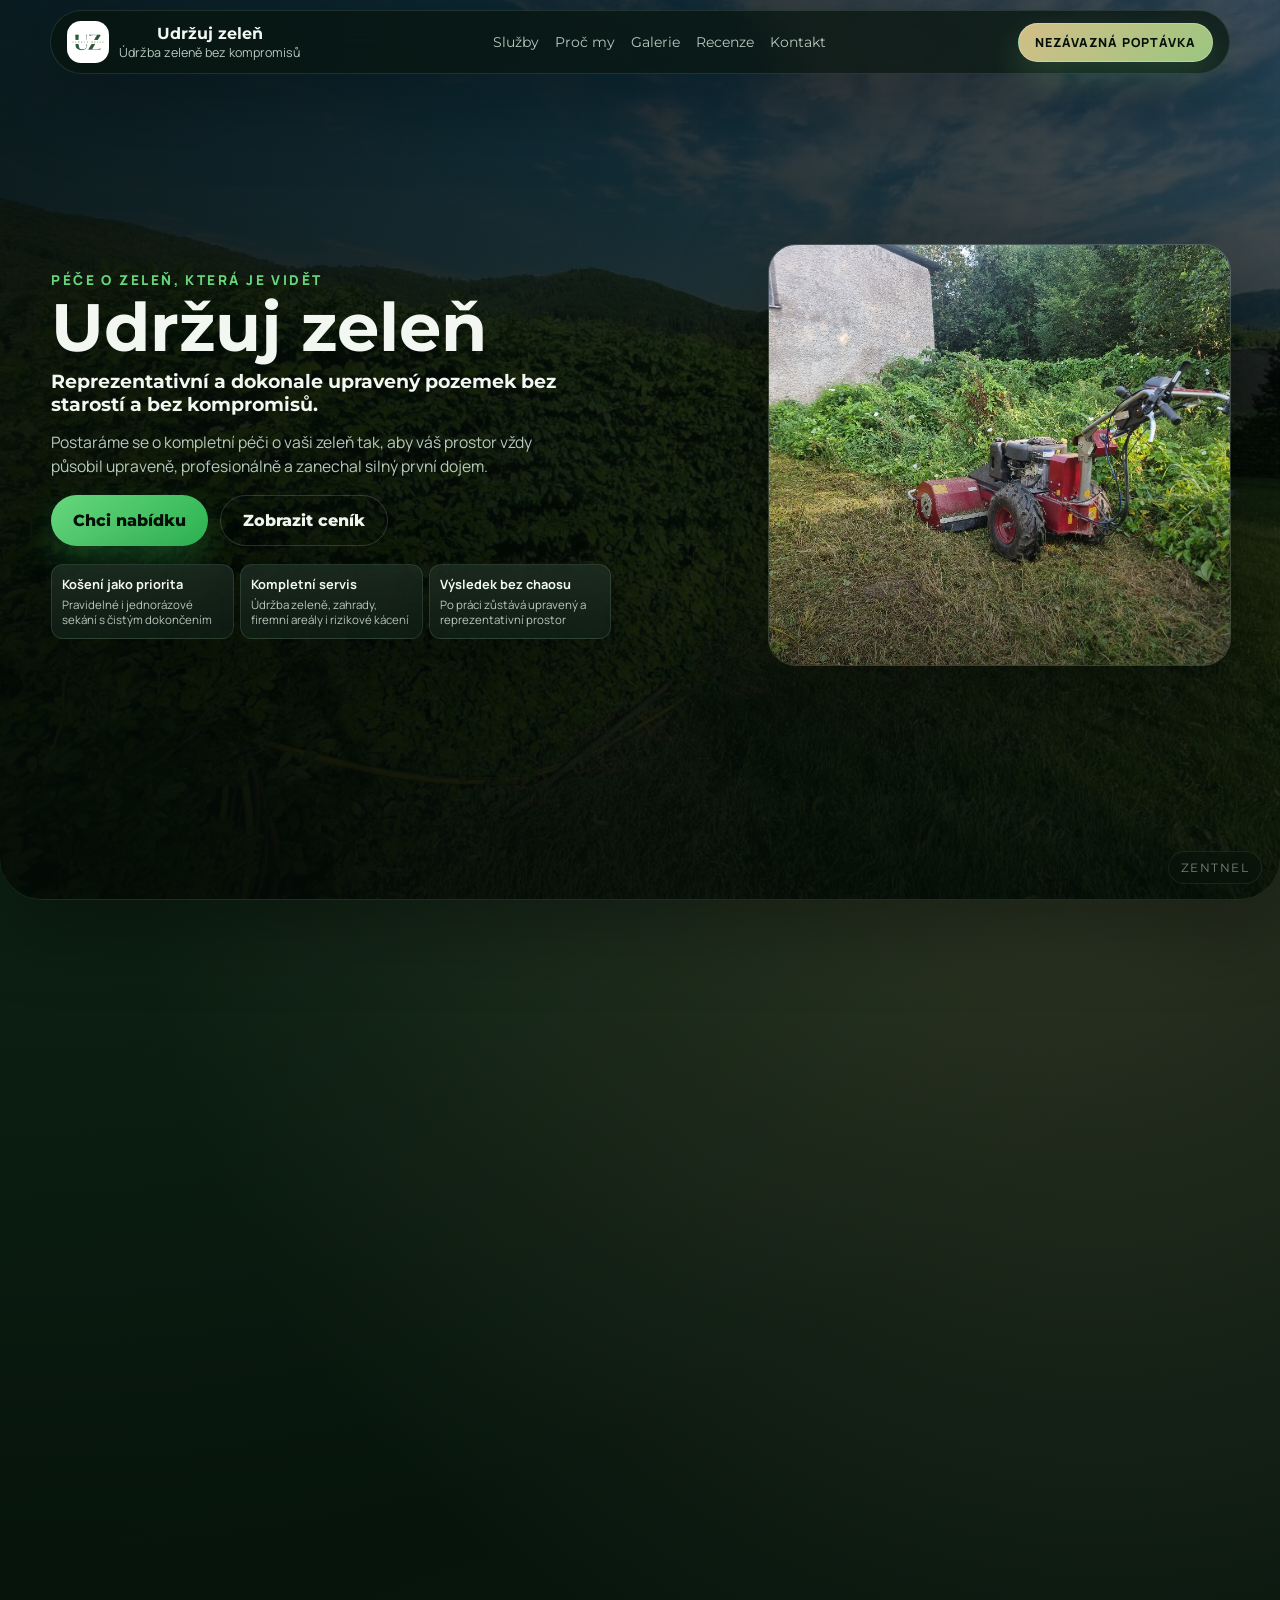
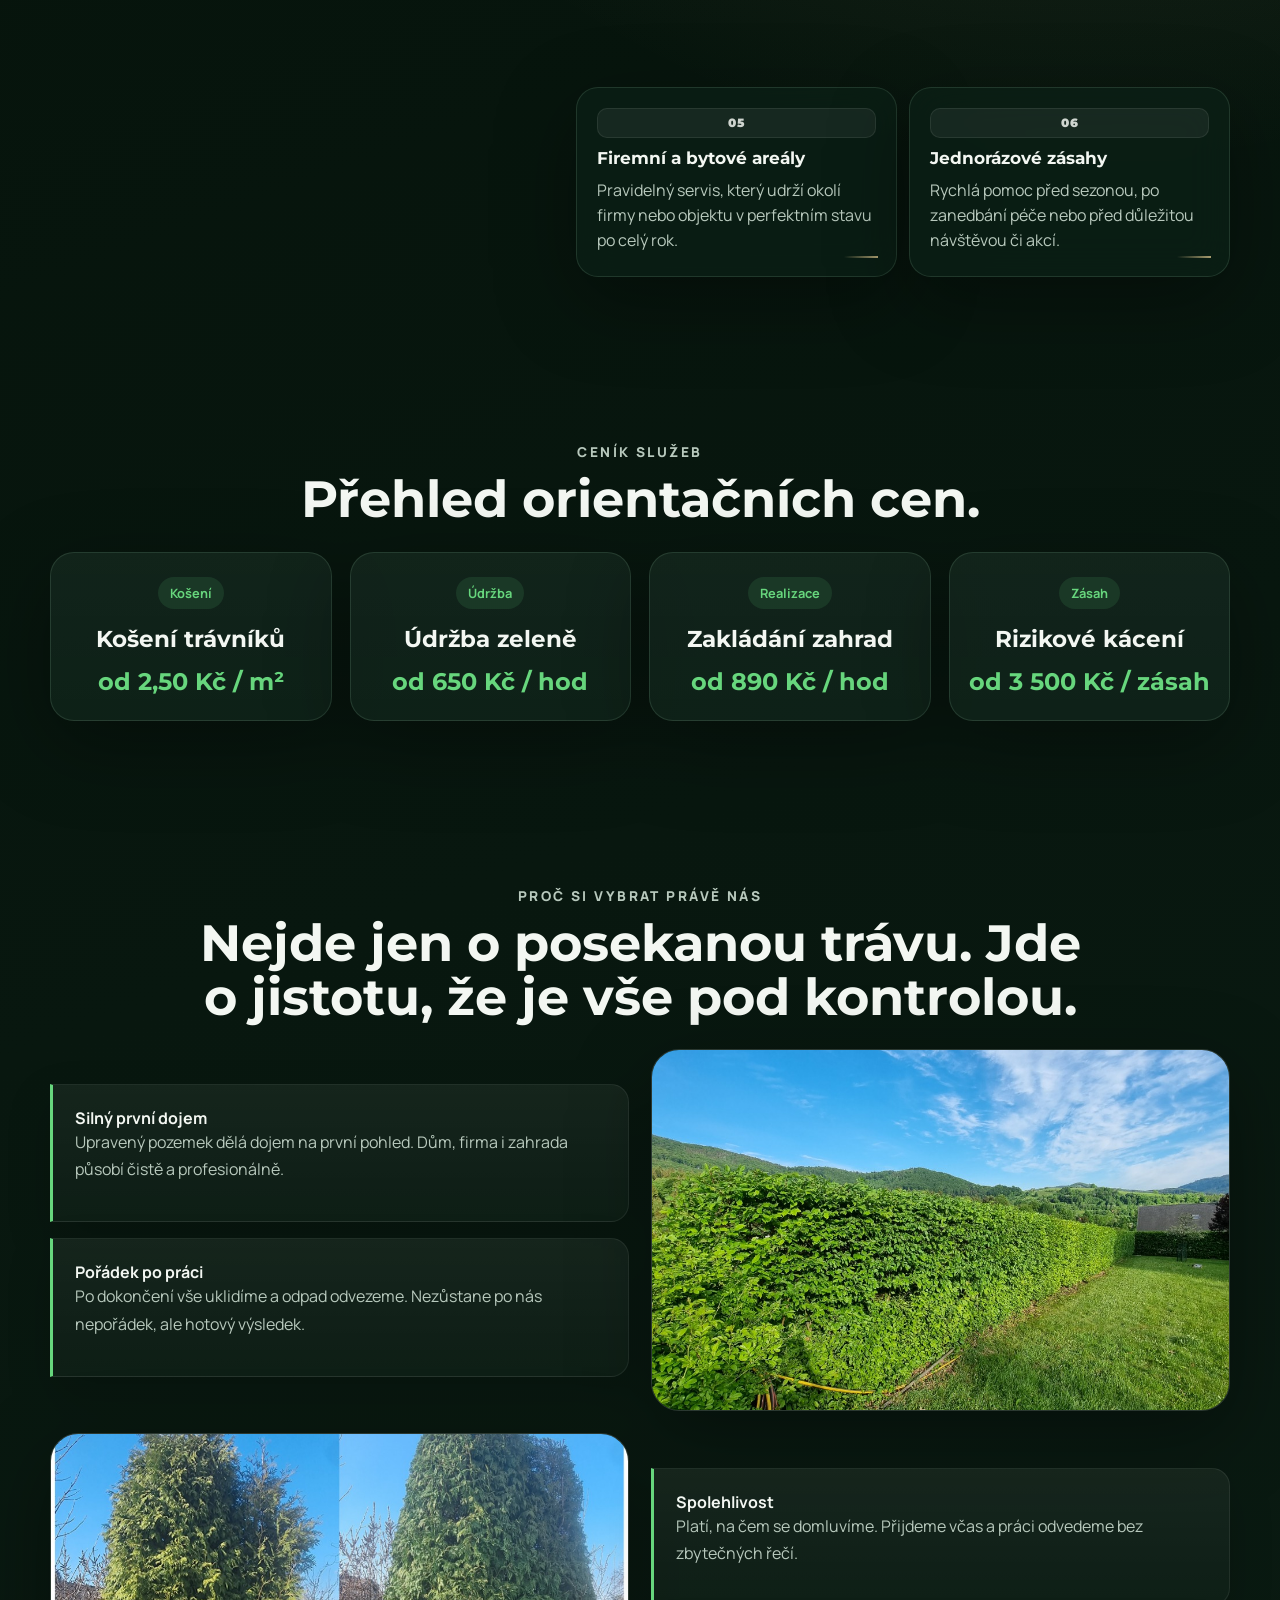
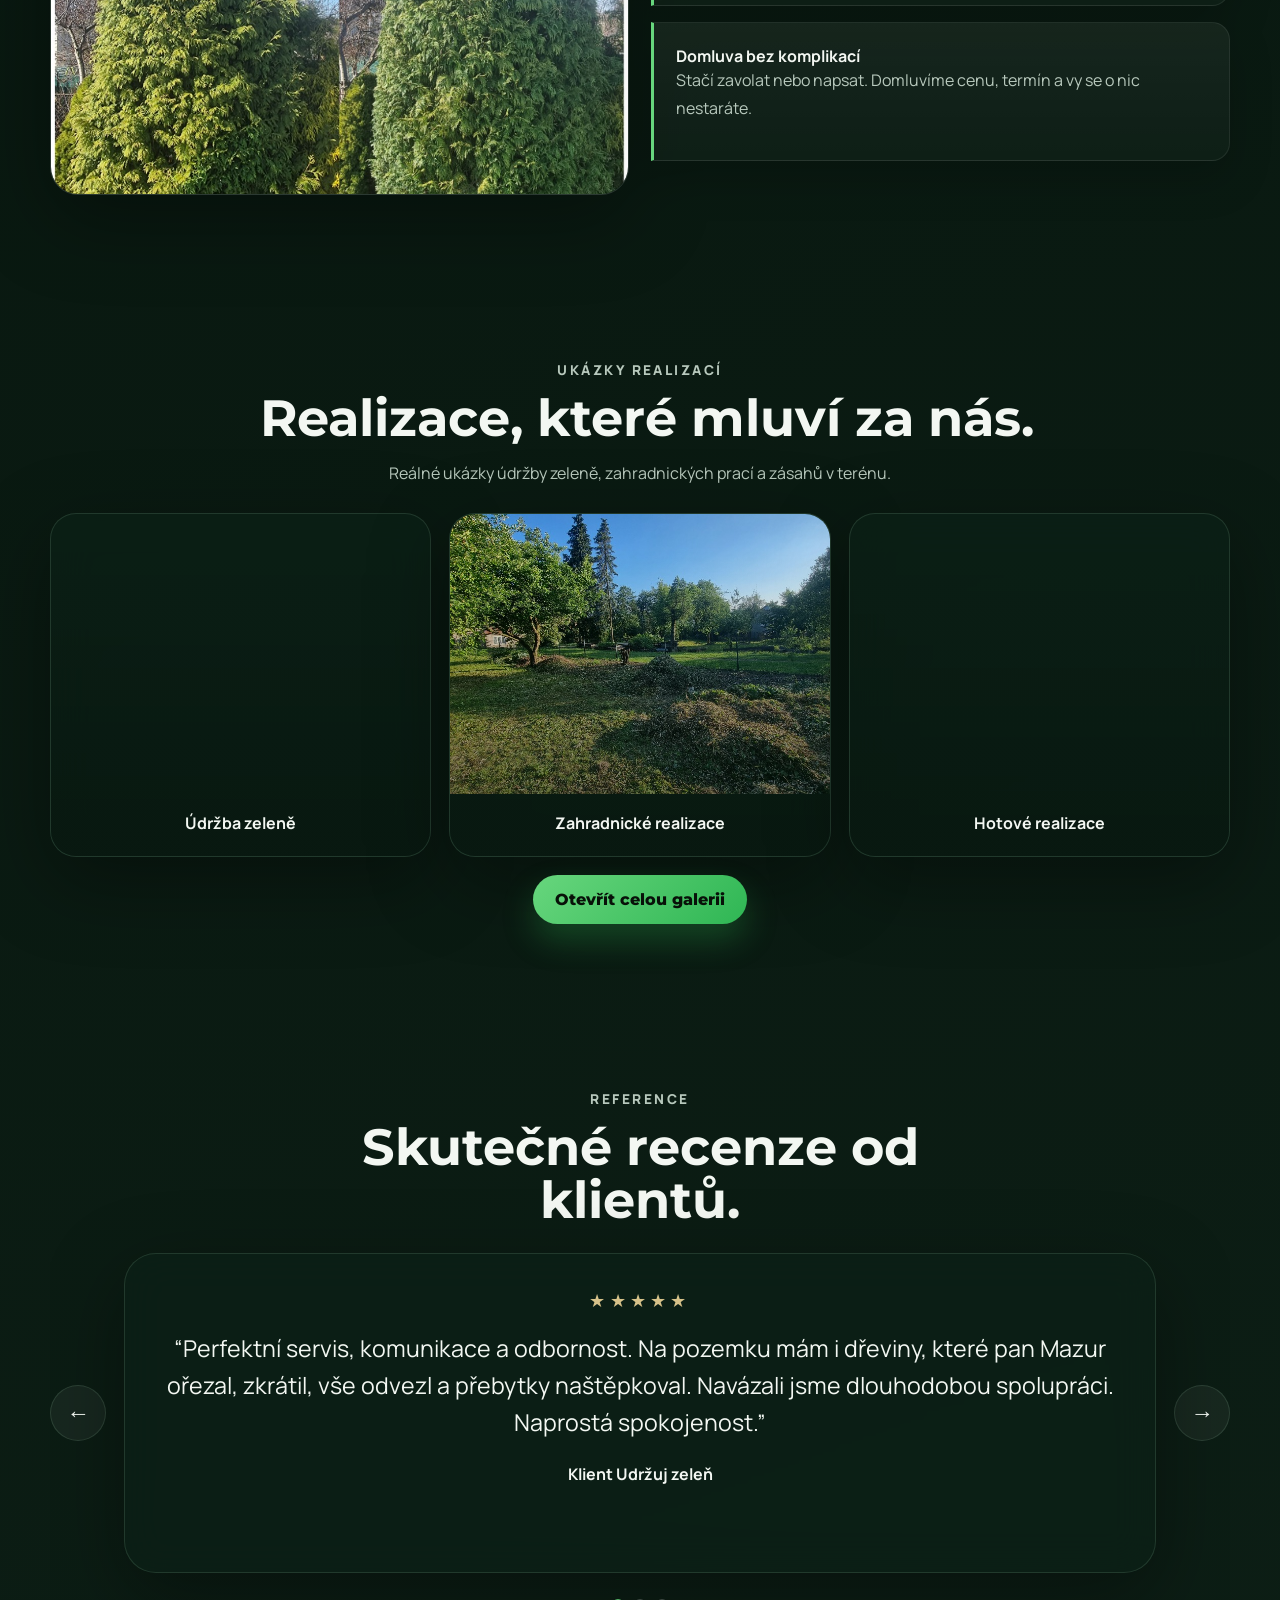
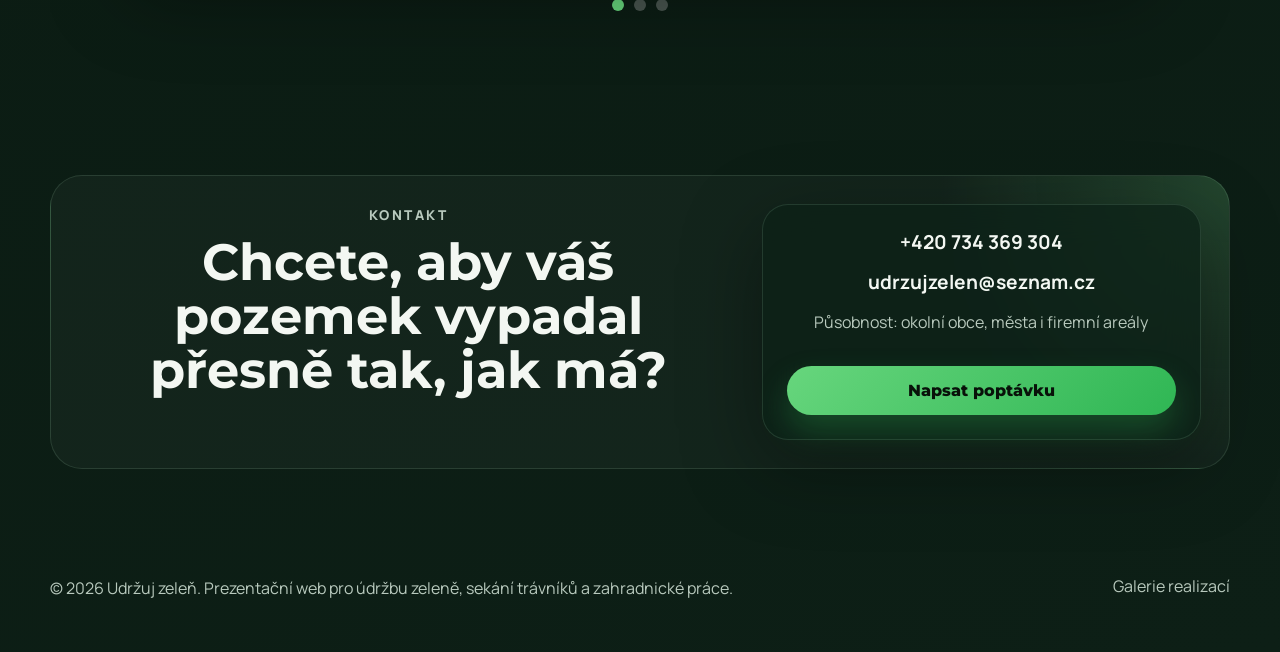
==== commit 1161fa15: "Add files via upload" ====
--- a/index.html
+++ b/index.html
@@ -11,7 +11,7 @@
   <link rel="preconnect" href="https://fonts.googleapis.com">
   <link rel="preconnect" href="https://fonts.gstatic.com" crossorigin>
   <link
-    href="https://fonts.googleapis.com/css2?family=Manrope:wght@400;500;600;700;800&family=Syne:wght@500;700;800&display=swap"
+    href="https://fonts.googleapis.com/css2?family=Manrope:wght@400;500;600;700;800&family=Montserrat:wght@500;600;700;800;900&display=swap"
     rel="stylesheet"
   >
   <link rel="stylesheet" href="styles.css">
@@ -21,7 +21,7 @@
     <header class="topbar">
       <a class="brand" href="#uvod" aria-label="Udržuj zeleň domů">
         <span class="brand-mark">
-          <img src="assets/logo.svg" alt="Logo Udržuj zeleň">
+          <img src="assets/logo.png" alt="Logo Udržuj zeleň">
         </span>
         <span class="brand-text">
           <strong>Udržuj zeleň</strong>
@@ -40,104 +40,108 @@
 
     <main>
       <section class="hero section" id="uvod">
-        <div class="hero-backdrop parallax-layer">
-          <img src="assets/hero-landscape.svg" alt="Ilustrační zahrada a upravený trávník">
+        <div class="hero-backdrop" aria-hidden="true">
+          <img decoding="async" fetchpriority="high" src="Foto/2/20220523_182030.jpg" alt="">
         </div>
         <div class="hero-overlay"></div>
-
-        <div class="hero-top reveal">
-          <p class="eyebrow">Péče o zeleň, která je vidět</p>
-          <h1>Udržuj zeleň</h1>
-          <p class="hero-intro">Prémiová údržba trávníkům, rekultivace zahrad kácení stromu včetně frezovaní pařezu.</p>
-        </div>
 
         <div class="hero-main">
           <div class="hero-copy reveal">
-            <h2>Reprezentativní vzhled pozemku bez starostí a bez kompromisů.</h2>
+            <p class="eyebrow">Péče o zeleň, která je vidět</p>
+            <h1>Udržuj zeleň</h1>
+            <h2>Reprezentativní a dokonale upravený pozemek bez starostí a bez kompromisů.</h2>
             <p class="lead">
-              Pomáháme domům, firmám i areálům vypadat upraveně, hodnotně a profesionálně.
-              Největší důraz klademe na košení trávníků, pravidelnou údržbu a výsledek, který
-              zanechá silný první dojem.
+              Postaráme se o kompletní péči o vaši zeleň tak, aby váš prostor vždy působil upraveně,
+              profesionálně a zanechal silný první dojem.
             </p>
-            <div class="hero-text-list">
-              <span>Košení jako hlavní specializace</span>
-              <span>Košení a údržba pozemku</span>
-              <span>Rizikové kácení a frézovaní pařezů</span>
-            </div>
-          </div>
-
-          <div class="hero-photo-wrap reveal reveal-delay">
-            <div class="hero-photo-card floating-card">
-              <img src="assets/gallery-1.svg" alt="Ukázka precizně upraveného trávníku">
-            </div>
-          </div>
-        </div>
-
-        <div class="hero-actions-block reveal">
-          <div class="hero-actions">
-            <a class="button" href="#kontakt">Chci nabídku</a>
-            <a class="button button-ghost" href="#cennik">Zobrazit ceník</a>
-          </div>
-          <div class="hero-metrics hero-metrics-bar">
-            <article>
-              <strong>Košení jako priorita</strong>
-              <span>Pravidelné i jednorázové sekání s čistým dokončením</span>
-            </article>
-            <article>
-              <strong>Kompletní servis</strong>
-              <span>Údržba zeleně, zahrady, firemní areály i rizikové kácení</span>
-            </article>
-            <article>
-              <strong>Výsledek bez chaosu</strong>
-              <span>Po práci zůstává upravený a reprezentativní prostor</span>
-            </article>
-          </div>
-        </div>
-      </section>
-
-      <section class="section services" id="sluzby">
+            <div class="hero-actions">
+              <a class="button" href="#kontakt">Chci nabídku</a>
+              <a class="button button-ghost" href="#cennik">Zobrazit ceník</a>
+            </div>
+
+            <div class="hero-metrics">
+              <article>
+                <strong>Košení jako priorita</strong>
+                <span>Pravidelné i jednorázové sekání s čistým dokončením</span>
+              </article>
+              <article>
+                <strong>Kompletní servis</strong>
+                <span>Údržba zeleně, zahrady, firemní areály i rizikové kácení</span>
+              </article>
+              <article>
+                <strong>Výsledek bez chaosu</strong>
+                <span>Po práci zůstává upravený a reprezentativní prostor</span>
+              </article>
+            </div>
+          </div>
+
+          <figure class="hero-visual reveal reveal-delay">
+            <img decoding="async" src="Foto/2/20240719_073822.jpg" alt="Ukázka údržby pozemku technikou">
+          </figure>
+        </div>
+      </section>
+
+      <section class="section" id="sluzby">
         <div class="section-heading reveal">
           <p class="eyebrow">Naše služby</p>
           <h2>Od pravidelného sečení až po náročné zásahy.</h2>
           <p>
-            Web je postavený tak, aby zákazník hned pochopil, že zvládnete běžnou údržbu i
-            práce, do kterých se jen tak někdo nepustí.
+            Postaráme se o pravidelnou péči i náročnější zásahy, které vyžadují zkušenost,
+            techniku a čisté dokončení bez zbytečného chaosu.
           </p>
         </div>
         <div class="service-grid">
-          <article class="service-card service-card-featured reveal">
-            <span class="service-tag">Hlavní služba</span>
-            <h3>Košení trávníků a pravidelná údržba</h3>
-            <p>
-              Pravidelné i jednorázové sekání travnatých ploch, dosekání detailů, úklid po práci
-              a nastavení plánu péče tak, aby trávník působil hustě, čistě a reprezentativně.
-            </p>
-          </article>
-          <article class="service-card reveal">
-            <h3>Údržba zeleně</h3>
-            <p>Střih keřů, tvarování porostů, úprava záhonů, sezónní servis a dlouhodobá péče o areály.</p>
-          </article>
-          <article class="service-card reveal">
-            <h3>Zakládání zahrad</h3>
-            <p>Návrh a realizace zelených ploch, nové trávníky, výsadby a zahrady s jasnou kompozicí.</p>
-          </article>
-          <article class="service-card reveal">
-            <h3>Rizikové kácení</h3>
-            <p>Bezpečné řešení problematických stromů v blízkosti staveb, cest nebo elektrického vedení.</p>
-          </article>
-          <article class="service-card reveal">
-            <h3>Firemní a bytové areály</h3>
-            <p>Pravidelný servis, který udrží okolí firmy nebo objektu v perfektním stavu po celý rok.</p>
-          </article>
-          <article class="service-card reveal">
-            <h3>Jednorázové zásahy</h3>
-            <p>Rychlá pomoc před sezonou, po zanedbání péče nebo před důležitou návštěvou či akcí.</p>
-          </article>
-        </div>
-      </section>
-
-      <section class="section pricing" id="cennik">
-        <div class="section-heading reveal">
+          <article class="service-visual reveal">
+            <img loading="lazy" decoding="async" src="Foto/2/20240719_073822.jpg" alt="Technika při údržbě pozemku">
+            <div>
+              <span class="service-tag">Hlavní specializace</span>
+              <h3>Košení trávníků a pravidelná údržba</h3>
+              <p>
+                Pravidelné i jednorázové sekání travnatých ploch, dosekání detailů, úklid po práci
+                a nastavení plánu péče tak, aby trávník působil hustě, čistě a reprezentativně.
+              </p>
+            </div>
+          </article>
+          <div class="service-list">
+            <article class="service-card reveal">
+              <span class="service-number">01</span>
+              <h3>Košení trávníků a pravidelná údržba</h3>
+              <p>
+                Pravidelné i jednorázové sekání travnatých ploch, dosekání detailů, úklid po práci
+                a nastavení plánu péče tak, aby trávník působil hustě, čistě a reprezentativně.
+              </p>
+            </article>
+            <article class="service-card reveal">
+              <span class="service-number">02</span>
+              <h3>Údržba zeleně</h3>
+              <p>Střih keřů, tvarování porostů, úprava záhonů, sezónní servis a dlouhodobá péče o areály.</p>
+            </article>
+            <article class="service-card reveal">
+              <span class="service-number">03</span>
+              <h3>Zakládání zahrad</h3>
+              <p>Návrh a realizace zelených ploch, nové trávníky, výsadby a zahrady s jasnou kompozicí.</p>
+            </article>
+            <article class="service-card reveal">
+              <span class="service-number">04</span>
+              <h3>Rizikové kácení</h3>
+              <p>Bezpečné řešení problematických stromů v blízkosti staveb, cest nebo elektrického vedení.</p>
+            </article>
+            <article class="service-card reveal">
+              <span class="service-number">05</span>
+              <h3>Firemní a bytové areály</h3>
+              <p>Pravidelný servis, který udrží okolí firmy nebo objektu v perfektním stavu po celý rok.</p>
+            </article>
+            <article class="service-card reveal">
+              <span class="service-number">06</span>
+              <h3>Jednorázové zásahy</h3>
+              <p>Rychlá pomoc před sezonou, po zanedbání péče nebo před důležitou návštěvou či akcí.</p>
+            </article>
+          </div>
+        </div>
+      </section>
+
+      <section class="section" id="cennik">
+        <div class="section-heading pricing-heading reveal">
           <p class="eyebrow">Ceník služeb</p>
           <h2>Přehled orientačních cen.</h2>
         </div>
@@ -165,62 +169,66 @@
         </div>
       </section>
 
-      <section class="section split-section" id="proc-my">
-        <div class="section-heading section-heading-centered reveal">
-          <p class="eyebrow">Proč si vyberou právě vás</p>
-          <h2>Nejde jen o posekanou trávu. Jde o pocit, že je vše pod kontrolou.</h2>
-        </div>
-        <div class="why-grid">
-          <div class="why-photo reveal">
-            <img src="assets/team-scene.svg" alt="Tým při údržbě zeleně">
-          </div>
-          <div class="feature-list reveal reveal-delay">
-            <article>
-              <strong>Silný první dojem</strong>
-              <p>Upravený exteriér vytváří důvěru u sousedů, návštěv i klientů ještě dřív, než zazvoní.</p>
-            </article>
-            <article>
-              <strong>Pořádek po práci</strong>
-              <p>Výsledek nepůsobí jako zásah, ale jako profesionálně opečovaný prostor připravený k používání.</p>
-            </article>
-          </div>
-          <div class="feature-list reveal">
-            <article>
-              <strong>Spolehlivý rytmus údržby</strong>
-              <p>Pravidelný servis drží zahradu i areál ve formě bez stresu a bez přerostlých překvapení.</p>
-            </article>
-            <article>
-              <strong>Domluva bez komplikací</strong>
-              <p>Zákazník přesně ví, co se bude dělat, kdy se to udělá a jak bude prostor po zásahu vypadat.</p>
-            </article>
-          </div>
-          <div class="why-photo reveal reveal-delay">
-            <img src="assets/gallery-4.svg" alt="Ukázka upraveného areálu">
-          </div>
-        </div>
-      </section>
-
-      <section class="section gallery-preview">
-        <div class="section-heading reveal">
+      <section class="section" id="proc-my">
+        <div class="section-heading section-heading-centered why-heading reveal">
+          <p class="eyebrow">Proč si vybrat právě nás</p>
+          <h2>Nejde jen o posekanou trávu. Jde o jistotu, že je vše pod kontrolou.</h2>
+        </div>
+        <div class="why-layout">
+          <article class="why-row reveal">
+            <div class="feature-list why-copy">
+              <article>
+                <strong>Silný první dojem</strong>
+                <p>Upravený pozemek dělá dojem na první pohled. Dům, firma i zahrada působí čistě a profesionálně.</p>
+              </article>
+              <article>
+                <strong>Pořádek po práci</strong>
+                <p>Po dokončení vše uklidíme a odpad odvezeme. Nezůstane po nás nepořádek, ale hotový výsledek.</p>
+              </article>
+            </div>
+            <figure class="why-photo-panel">
+              <img loading="lazy" decoding="async" src="Foto/2/20220523_182030.jpg" alt="Upravený zelený pozemek">
+            </figure>
+          </article>
+
+          <article class="why-row why-row-reverse reveal reveal-delay">
+            <div class="feature-list why-copy">
+              <article>
+                <strong>Spolehlivost</strong>
+                <p>Platí, na čem se domluvíme. Přijdeme včas a práci odvedeme bez zbytečných řečí.</p>
+              </article>
+              <article>
+                <strong>Domluva bez komplikací</strong>
+                <p>Stačí zavolat nebo napsat. Domluvíme cenu, termín a vy se o nic nestaráte.</p>
+              </article>
+            </div>
+            <figure class="why-photo-panel">
+              <img loading="lazy" decoding="async" src="Foto/2/PhotoCollage_1743667752389.jpg" alt="Koláž zahradnických prací a realizací">
+            </figure>
+          </article>
+        </div>
+      </section>
+
+      <section class="section">
+        <div class="section-heading gallery-preview-heading reveal">
           <p class="eyebrow">Ukázky realizací</p>
-          <h2>Galerie, která má chuť přesvědčit.</h2>
+          <h2>Realizace, které mluví za nás.</h2>
           <p>
-            Teď jsou zde ilustrační SVG vizuály. Vaše vlastní fotografie stačí později jen vyměnit
-            v adresáři `assets`.
+            Reálné ukázky údržby zeleně, zahradnických prací a zásahů v terénu.
           </p>
         </div>
         <div class="gallery-grid">
           <a class="gallery-card reveal" href="galerie.html">
-            <img src="assets/gallery-1.svg" alt="Posekaný trávník u rodinného domu">
-            <span>Pravidelně udržovaný trávník</span>
+            <img loading="lazy" decoding="async" src="Foto/2/2.jpg" alt="Ukázka údržby zeleně">
+            <span>Údržba zeleně</span>
           </a>
           <a class="gallery-card reveal" href="galerie.html">
-            <img src="assets/gallery-2.svg" alt="Moderní zahrada se zelení">
-            <span>Zakládání a úpravy zahrad</span>
+            <img loading="lazy" decoding="async" src="Foto/2/20240605_184739.jpg" alt="Zahradnická realizace">
+            <span>Zahradnické realizace</span>
           </a>
           <a class="gallery-card reveal" href="galerie.html">
-            <img src="assets/gallery-3.svg" alt="Rizikové kácení stromu">
-            <span>Bezpečné zásahy a kácení</span>
+            <img loading="lazy" decoding="async" src="Foto/1/IMG_4413.jpeg" alt="Ukázka hotové realizace">
+            <span>Hotové realizace</span>
           </a>
         </div>
         <div class="gallery-cta reveal">
@@ -243,7 +251,7 @@
                 ořezal, zkrátil, vše odvezl a přebytky naštěpkoval. Navázali jsme dlouhodobou spolupráci.
                 Naprostá spokojenost.”
               </p>
-              <strong>Spokojený klient</strong>
+              <strong>Klient Udržuj zeleň</strong>
             </article>
             <article class="testimonial-card">
               <div class="testimonial-stars" aria-label="5 z 5 hvězdiček">★★★★★</div>
@@ -258,7 +266,7 @@
               <p>
                 “Rychlá domluva, perfektně odvedená práce. Vřele doporučuji.”
               </p>
-              <strong>Spokojený klient</strong>
+              <strong>Klient Udržuj zeleň</strong>
             </article>
           </div>
           <button class="carousel-button" id="nextReview" aria-label="Další recenze">→</button>
@@ -266,7 +274,7 @@
         <div class="carousel-dots" id="reviewDots" aria-label="Přepínání recenzí"></div>
       </section>
 
-      <section class="section contact" id="kontakt">
+      <section class="section" id="kontakt">
         <div class="contact-panel reveal">
           <div>
             <p class="eyebrow">Kontakt</p>
@@ -275,7 +283,7 @@
           <div class="contact-card">
             <a href="tel:+420734369304">+420 734 369 304</a>
             <a href="mailto:udrzujzelen@seznam.cz">udrzujzelen@seznam.cz</a>
-            <p>Působnost: okolí města, obce i firemní areály</p>
+            <p>Působnost: okolní obce, města i firemní areály</p>
             <a class="button" href="mailto:udrzujzelen@seznam.cz">Napsat poptávku</a>
           </div>
         </div>
--- a/styles.css
+++ b/styles.css
@@ -1,13 +1,10 @@
 :root {
-  --bg: #07140d;
-  --bg-soft: #0d1f16;
   --panel: rgba(12, 33, 23, 0.72);
   --line: rgba(193, 255, 212, 0.12);
   --text: #f3f7f2;
   --muted: #b8c9bd;
   --green: #67d67d;
   --green-strong: #2fb654;
-  --green-deep: #17592c;
   --gold: #d7c28a;
   --shadow: 0 24px 80px rgba(0, 0, 0, 0.35);
   --radius-xl: 32px;
@@ -22,6 +19,11 @@
 
 html {
   scroll-behavior: smooth;
+}
+
+html,
+body {
+  overflow-x: hidden;
 }
 
 section[id] {
@@ -59,7 +61,7 @@
   z-index: 50;
   padding: 8px 12px;
   border-radius: 999px;
-  font-family: "Syne", sans-serif;
+  font-family: "Montserrat", sans-serif;
   font-size: 0.78rem;
   letter-spacing: 0.12em;
   text-transform: uppercase;
@@ -97,52 +99,55 @@
 }
 
 .topbar {
-  position: sticky;
-  top: 14px;
+  position: fixed;
+  top: 10px;
+  left: 50%;
+  width: var(--container);
   display: flex;
   align-items: center;
   justify-content: space-between;
-  gap: 20px;
-  padding: 18px 22px;
-  margin: 18px auto 0;
+  gap: 16px;
+  padding: 10px 16px;
+  margin: 0;
   background: rgba(7, 20, 13, 0.72);
   backdrop-filter: blur(18px);
   border: 1px solid var(--line);
-  border-radius: 999px;
+  border-radius: 42px;
   box-shadow: var(--shadow);
-  z-index: 20;
+  transform: translateX(-50%);
+  z-index: 200;
 }
 
 .topbar-inner {
-  position: relative;
-  top: 0;
+  top: 10px;
 }
 
 .brand {
   display: inline-flex;
   align-items: center;
-  gap: 14px;
+  gap: 10px;
   min-width: 0;
 }
 
 .brand-mark {
-  width: 54px;
-  height: 54px;
-  border-radius: 18px;
+  width: 42px;
+  height: 42px;
+  border-radius: 14px;
   overflow: hidden;
-  background: linear-gradient(180deg, rgba(103, 214, 125, 0.32), rgba(23, 89, 44, 0.5));
-  border: 1px solid rgba(255, 255, 255, 0.08);
+  background: #ffffff;
+  border: 1px solid rgba(255, 255, 255, 0.72);
 }
 
 .brand-mark img {
   width: 100%;
   height: 100%;
+  object-fit: contain;
 }
 
 .brand-text {
   display: flex;
   flex-direction: column;
-  gap: 3px;
+  gap: 1px;
 }
 
 .brand-text strong,
@@ -151,21 +156,23 @@
 h1,
 h2,
 h3 {
-  font-family: "Syne", sans-serif;
+  font-family: "Montserrat", sans-serif;
 }
 
 .brand-text small {
   color: var(--muted);
+  font-size: 0.78rem;
 }
 
 .nav {
   display: inline-flex;
   align-items: center;
-  gap: 22px;
+  gap: 16px;
   color: var(--muted);
 }
 
 .nav a {
+  font-size: 0.86rem;
   transition: color 180ms ease, transform 180ms ease;
 }
 
@@ -195,14 +202,10 @@
   filter: brightness(1.04);
 }
 
-.button-small {
-  padding: 12px 18px;
-}
-
 .button-topbar {
-  padding: 13px 22px;
+  padding: 10px 16px;
   font-family: "Manrope", sans-serif;
-  font-size: 0.9rem;
+  font-size: 0.78rem;
   letter-spacing: 0.08em;
   text-transform: uppercase;
   background: linear-gradient(135deg, rgba(215, 194, 138, 0.98) 0%, rgba(103, 214, 125, 0.96) 100%);
@@ -228,19 +231,25 @@
 }
 
 .section {
-  padding: 92px 0;
+  padding: 82px 0;
 }
 
 .hero {
   position: relative;
-  min-height: calc(100vh - 80px);
-  display: flex;
-  flex-direction: column;
-  justify-content: flex-start;
+  width: 100vw;
+  margin-top: -76px;
+  margin-left: calc(50% - 50vw);
+  min-height: calc(100vh + 76px);
+  min-height: calc(100svh + 76px);
+  display: grid;
+  align-items: center;
   overflow: hidden;
-  padding: 20px 32px 32px;
+  padding: clamp(118px, 12vw, 150px) clamp(24px, 4vw, 54px) clamp(38px, 5vw, 72px);
   border: 1px solid var(--line);
-  border-radius: 42px;
+  border-right: 0;
+  border-left: 0;
+  border-radius: 0 0 42px 42px;
+  background: #061109;
   box-shadow: var(--shadow);
 }
 
@@ -250,135 +259,91 @@
   inset: 0;
 }
 
-.parallax-layer {
-  will-change: transform;
-}
-
 .hero-backdrop img {
   width: 100%;
   height: 100%;
   object-fit: cover;
-  opacity: 0.35;
-  transform: scale(1.08);
-  animation: heroZoom 14s ease-in-out infinite alternate;
+  object-position: center;
+  filter: brightness(0.68) saturate(0.95);
+  opacity: 0.96;
+  transform: scale(1.03);
 }
 
 .hero-overlay {
   background:
-    linear-gradient(90deg, rgba(5, 14, 8, 0.9) 0%, rgba(5, 14, 8, 0.72) 40%, rgba(5, 14, 8, 0.44) 100%),
-    linear-gradient(180deg, rgba(8, 18, 12, 0.15) 0%, rgba(8, 18, 12, 0.72) 100%);
-}
-
-.hero-top,
-.hero-main,
-.hero-actions-block,
-.hero-metrics-bar {
+    linear-gradient(90deg, rgba(3, 10, 6, 0.76) 0%, rgba(3, 10, 6, 0.56) 48%, rgba(3, 10, 6, 0.28) 100%),
+    linear-gradient(180deg, rgba(3, 10, 6, 0.16) 0%, rgba(3, 10, 6, 0.74) 100%),
+    linear-gradient(rgba(255, 255, 255, 0.025) 1px, transparent 1px),
+    linear-gradient(90deg, rgba(255, 255, 255, 0.022) 1px, transparent 1px);
+  background-size: auto, auto, 58px 58px, 58px 58px;
+  background-repeat: no-repeat, no-repeat, repeat, repeat;
+}
+
+.hero-main {
   position: relative;
   z-index: 1;
-}
-
-.hero-top {
-  max-width: 760px;
-  margin: 0 auto 4px;
-}
-
-.hero-intro {
-  max-width: 980px;
+  display: grid;
+  grid-template-columns: minmax(0, 0.9fr) minmax(300px, 0.62fr);
+  gap: clamp(24px, 4vw, 44px);
+  align-items: center;
+  width: var(--container);
   margin: 0 auto;
-  font-size: 1.02rem;
-  line-height: 1.35;
-}
-
-.hero-main {
-  display: grid;
-  grid-template-columns: minmax(0, 1fr) minmax(300px, 0.8fr);
-  gap: 24px;
-  align-items: center;
+}
+
+.hero-copy {
+  max-width: 560px;
+  text-align: left;
+  margin-right: 0;
+}
+
+.hero-copy .lead {
+  max-width: 520px;
+  font-size: 0.98rem;
+  line-height: 1.58;
+  margin-bottom: 16px;
+}
+
+.hero-copy h1 {
+  margin-bottom: 10px;
+  font-size: clamp(2.65rem, 5.2vw, 4.7rem);
+  line-height: 0.94;
+}
+
+.hero-copy h2 {
+  max-width: 520px;
+  font-size: clamp(1.18rem, 1.45vw, 1.55rem);
+  line-height: 1.22;
+  margin-bottom: 14px;
+}
+
+.hero-copy .hero-actions {
+  justify-content: flex-start;
+  margin-bottom: 18px;
+}
+
+.hero-visual {
+  position: relative;
+  min-height: 420px;
+  max-height: 520px;
+  margin: 0;
+  overflow: hidden;
+  border-radius: 28px;
+  border: 1px solid rgba(255, 255, 255, 0.16);
+  box-shadow: 0 30px 90px rgba(0, 0, 0, 0.4);
+}
+
+.hero-visual::after {
+  content: "";
+  position: absolute;
+  inset: 0;
+  background: linear-gradient(180deg, transparent 42%, rgba(3, 10, 6, 0.52) 100%);
+}
+
+.hero-visual img {
   width: 100%;
-  margin-bottom: 10px;
-}
-
-.hero-copy {
-  max-width: 620px;
-  text-align: left;
-  margin-right: auto;
-}
-
-.hero-copy .lead {
-  max-width: 580px;
-  font-size: 1.02rem;
-  line-height: 1.5;
-  margin-bottom: 14px;
-}
-
-.hero-text-list {
-  display: grid;
-  grid-template-columns: repeat(2, minmax(0, 1fr));
-  gap: 10px;
-  margin-top: 0;
-  align-items: stretch;
-}
-
-.hero-text-list span {
-  display: flex;
-  align-items: center;
-  justify-content: center;
-  min-height: 52px;
-  padding: 10px 12px;
-  border-radius: 18px;
-  background: linear-gradient(180deg, rgba(255, 255, 255, 0.08), rgba(255, 255, 255, 0.04));
-  border: 1px solid rgba(255, 255, 255, 0.14);
-  font-size: 0.92rem;
-  text-align: center;
-  transition: transform 220ms ease, border-color 220ms ease, background 220ms ease, box-shadow 220ms ease;
-}
-
-.hero-text-list span:last-child {
-  grid-column: 1 / -1;
-}
-
-.hero-text-list span:hover {
-  transform: translateY(-4px);
-  border-color: rgba(103, 214, 125, 0.35);
-  background: linear-gradient(180deg, rgba(103, 214, 125, 0.16), rgba(255, 255, 255, 0.04));
-  box-shadow: 0 18px 34px rgba(19, 59, 35, 0.28);
-}
-
-.hero-photo-wrap {
-  position: relative;
-  width: min(100%, 480px);
-  margin-left: auto;
-}
-
-.hero-photo-card {
-  overflow: hidden;
-  border-radius: 30px;
-  border: 1px solid rgba(255, 255, 255, 0.14);
-  box-shadow: var(--shadow);
-}
-
-.hero-photo-card img {
-  width: 100%;
-  min-height: 360px;
+  height: 100%;
+  min-height: inherit;
   object-fit: cover;
-}
-
-.hero-photo-badge {
-  position: absolute;
-  left: -24px;
-  bottom: 26px;
-  padding: 14px 18px;
-  border-radius: 18px;
-  background: rgba(9, 24, 16, 0.84);
-  border: 1px solid rgba(255, 255, 255, 0.14);
-  box-shadow: var(--shadow);
-  font-weight: 700;
-}
-
-.hero-actions-block {
-  display: grid;
-  gap: 14px;
-  width: 100%;
 }
 
 .eyebrow {
@@ -405,8 +370,8 @@
 
 h2 {
   font-size: clamp(2.1rem, 4vw, 3.6rem);
-  line-height: 1;
-  margin-bottom: 18px;
+  line-height: 1.05;
+  margin-bottom: 16px;
 }
 
 h3 {
@@ -444,11 +409,7 @@
 .hero-metrics {
   display: grid;
   grid-template-columns: repeat(3, 1fr);
-  gap: 14px;
-}
-
-.hero-metrics-bar {
-  margin-top: 0;
+  gap: 6px;
 }
 
 .hero-metrics article,
@@ -456,8 +417,7 @@
 .testimonial-card,
 .contact-card,
 .mosaic-card,
-.gallery-card,
-.hero-badge {
+.gallery-card {
   background: var(--panel);
   border: 1px solid var(--line);
   backdrop-filter: blur(20px);
@@ -465,8 +425,11 @@
 }
 
 .hero-metrics article {
-  padding: 18px;
-  border-radius: var(--radius-md);
+  padding: 10px;
+  border-radius: 12px;
+  background:
+    linear-gradient(180deg, rgba(255, 255, 255, 0.07), rgba(255, 255, 255, 0.025)),
+    rgba(9, 27, 17, 0.7);
 }
 
 .hero-metrics strong,
@@ -475,37 +438,20 @@
 }
 
 .hero-metrics strong {
-  margin-bottom: 9px;
+  margin-bottom: 5px;
   color: var(--text);
+  font-size: 0.8rem;
 }
 
 .hero-metrics span {
   color: var(--muted);
-  font-size: 0.95rem;
-}
-
-.hero-badge {
-  padding: 18px 20px;
-  border-radius: 22px;
-  max-width: 360px;
-}
-
-.hero-badge-main {
-  width: min(100%, 360px);
-}
-
-.hero-badge span {
-  display: block;
-  margin-bottom: 8px;
-  font-size: 0.8rem;
-  text-transform: uppercase;
-  letter-spacing: 0.15em;
-  color: var(--gold);
+  font-size: 0.72rem;
+  line-height: 1.3;
 }
 
 .section-heading {
   max-width: 760px;
-  margin-bottom: 30px;
+  margin-bottom: 26px;
   margin-left: auto;
   margin-right: auto;
 }
@@ -514,16 +460,29 @@
   text-align: center;
 }
 
+.pricing-heading h2 {
+  white-space: nowrap;
+}
+
+.why-heading {
+  max-width: 920px;
+}
+
+.gallery-preview-heading h2 {
+  white-space: nowrap;
+}
+
 .service-grid {
   display: grid;
-  grid-template-columns: repeat(3, 1fr);
-  gap: 20px;
+  grid-template-columns: minmax(340px, 0.78fr) minmax(0, 1fr);
+  gap: 16px;
+  align-items: stretch;
 }
 
 .pricing-grid {
   display: grid;
   grid-template-columns: repeat(4, 1fr);
-  gap: 20px;
+  gap: 18px;
 }
 
 .price-card {
@@ -541,7 +500,7 @@
   display: block;
   margin-top: 8px;
   font-size: 1.5rem;
-  font-family: "Syne", sans-serif;
+  font-family: "Montserrat", sans-serif;
   color: var(--green);
 }
 
@@ -562,91 +521,203 @@
   font-weight: 700;
 }
 
+.service-visual,
 .service-card {
-  padding: 24px;
-  border-radius: var(--radius-lg);
+  position: relative;
+  overflow: hidden;
+  border: 1px solid var(--line);
+  border-radius: 22px;
+  background: var(--panel);
+  box-shadow: var(--shadow);
+  text-align: left;
+  transition: transform 240ms ease, border-color 240ms ease, background 240ms ease, box-shadow 240ms ease;
+}
+
+.service-visual {
+  display: grid;
+  min-height: 620px;
+}
+
+.service-visual img {
+  grid-area: 1 / 1;
+  width: 100%;
+  height: 100%;
+  object-fit: cover;
+  filter: brightness(0.74) saturate(0.95);
+}
+
+.service-visual::after {
+  content: "";
+  grid-area: 1 / 1;
+  background:
+    linear-gradient(180deg, rgba(4, 13, 8, 0.06) 0%, rgba(4, 13, 8, 0.82) 100%),
+    linear-gradient(90deg, rgba(4, 13, 8, 0.36), transparent);
+}
+
+.service-visual div {
+  grid-area: 1 / 1;
+  align-self: end;
+  position: relative;
+  z-index: 1;
+  padding: clamp(22px, 3vw, 34px);
+}
+
+.service-visual h3 {
+  max-width: 540px;
+  font-size: clamp(1.6rem, 2.8vw, 2.45rem);
+  line-height: 1.06;
+}
+
+.service-visual p {
+  max-width: 560px;
+}
+
+.service-list {
+  display: grid;
+  grid-template-columns: repeat(2, minmax(0, 1fr));
+  gap: 12px;
+}
+
+.service-card {
+  display: grid;
+  align-content: start;
+  gap: 10px;
   min-height: 190px;
-  transition: transform 240ms ease, border-color 240ms ease, background 240ms ease, box-shadow 240ms ease;
-  transform-origin: center;
-}
-
-.service-card-featured {
-  background:
-    linear-gradient(145deg, rgba(103, 214, 125, 0.2), rgba(16, 40, 28, 0.84)),
-    var(--panel);
+  padding: 20px;
 }
 
 .service-tag {
   display: inline-flex;
+  justify-content: center;
   padding: 7px 12px;
-  margin-bottom: 16px;
-  border-radius: 999px;
+  margin-bottom: 0;
+  border-radius: 10px;
   background: rgba(215, 194, 138, 0.13);
   color: var(--gold);
-  font-size: 0.8rem;
-  font-weight: 700;
-}
-
+  font-family: "Montserrat", sans-serif;
+  font-size: 0.72rem;
+  font-weight: 900;
+  letter-spacing: 0.08em;
+  text-transform: uppercase;
+}
+
+.service-number {
+  display: inline-flex;
+  justify-content: center;
+  padding: 7px 12px;
+  color: rgba(243, 247, 242, 0.84);
+  background: rgba(255, 255, 255, 0.055);
+  border: 1px solid rgba(255, 255, 255, 0.08);
+  border-radius: 10px;
+  font-family: "Montserrat", sans-serif;
+  font-size: 0.72rem;
+  font-weight: 900;
+  letter-spacing: 0.08em;
+  text-transform: uppercase;
+}
+
+.service-card::after {
+  content: "";
+  position: absolute;
+  inset: auto 18px 18px auto;
+  width: 34px;
+  height: 2px;
+  background: linear-gradient(90deg, transparent, rgba(215, 194, 138, 0.78));
+}
+
+.service-card h3 {
+  margin-bottom: 0;
+  font-size: clamp(1rem, 1.3vw, 1.2rem);
+}
+
+.service-card p {
+  margin: 0;
+  line-height: 1.55;
+}
+
+.service-visual:hover,
 .service-card:hover {
-  transform: translateY(-10px) scale(1.01);
+  transform: translateY(-5px);
   border-color: rgba(103, 214, 125, 0.3);
-  background:
-    radial-gradient(circle at top right, rgba(103, 214, 125, 0.12), transparent 28%),
-    var(--panel);
-  box-shadow: 0 26px 60px rgba(10, 34, 20, 0.42);
-}
-
-.split-section {
-  display: block;
-}
-
-.why-grid {
+  box-shadow: 0 24px 58px rgba(10, 34, 20, 0.36);
+}
+
+.why-layout {
+  display: grid;
+  gap: 22px;
+}
+
+.why-row {
   display: grid;
   grid-template-columns: 1fr 1fr;
   gap: 22px;
-  align-items: stretch;
-}
-
-.why-photo img {
+  align-items: center;
+}
+
+.why-row-reverse .why-copy {
+  order: 2;
+}
+
+.why-row-reverse .why-photo-panel {
+  order: 1;
+}
+
+.why-copy {
+  align-self: stretch;
+  align-content: center;
+}
+
+.why-photo-panel {
+  margin: 0;
+  overflow: hidden;
+  border-radius: 28px;
+  border: 1px solid rgba(255, 255, 255, 0.14);
+  box-shadow: var(--shadow);
+}
+
+.why-photo-panel img {
   width: 100%;
-  height: 100%;
-  min-height: 320px;
+  height: 360px;
   object-fit: cover;
-  border-radius: var(--radius-xl);
-  border: 1px solid var(--line);
-  box-shadow: var(--shadow);
-  transition: transform 280ms ease, filter 280ms ease;
-}
-
-.why-photo:hover img {
-  transform: scale(1.03);
+  transition: transform 360ms ease, filter 360ms ease;
+}
+
+.why-photo-panel:hover img {
+  transform: scale(1.06);
   filter: saturate(1.08);
 }
 
 .feature-list {
   display: grid;
-  gap: 18px;
+  gap: 16px;
 }
 
 .feature-list article {
-  padding: 20px;
+  padding: 22px;
   border-left: 3px solid var(--green);
-  background: rgba(255, 255, 255, 0.03);
+  background:
+    linear-gradient(180deg, rgba(255, 255, 255, 0.055), rgba(255, 255, 255, 0.025)),
+    rgba(9, 27, 17, 0.62);
   border-radius: 0 var(--radius-md) var(--radius-md) 0;
+  border-top: 1px solid rgba(255, 255, 255, 0.08);
+  border-right: 1px solid rgba(255, 255, 255, 0.08);
+  border-bottom: 1px solid rgba(255, 255, 255, 0.08);
   text-align: left;
-  transition: transform 220ms ease, background 220ms ease, border-color 220ms ease;
+  box-shadow: 0 18px 44px rgba(0, 0, 0, 0.18);
+  transition: transform 220ms ease, background 220ms ease, border-color 220ms ease, box-shadow 220ms ease;
 }
 
 .feature-list article:hover {
   transform: translateX(8px);
   background: rgba(255, 255, 255, 0.06);
   border-color: var(--gold);
+  box-shadow: 0 22px 54px rgba(0, 0, 0, 0.24);
 }
 
 .gallery-grid {
   display: grid;
   grid-template-columns: repeat(3, 1fr);
-  gap: 20px;
+  gap: 18px;
 }
 
 .gallery-card {
@@ -700,7 +771,7 @@
 }
 
 .gallery-cta {
-  margin-top: 22px;
+  margin-top: 18px;
 }
 
 .testimonials {
@@ -816,44 +887,63 @@
 
 .gallery-page {
   min-height: 100vh;
+  padding-top: 76px;
 }
 
 .gallery-hero {
-  padding-bottom: 40px;
+  padding: 52px 0 24px;
 }
 
 .gallery-page .gallery-hero h1 {
-  font-family: "Manrope", sans-serif;
-  font-size: clamp(2rem, 3vw, 2.7rem);
+  font-size: clamp(2.2rem, 5vw, 4.2rem);
   font-weight: 800;
   white-space: nowrap;
 }
 
 .mosaic-grid {
   display: grid;
-  grid-template-columns: repeat(3, 1fr);
-  gap: 20px;
-  padding-top: 30px;
+  grid-template-columns: repeat(4, minmax(0, 1fr));
+  grid-auto-flow: dense;
+  gap: 12px;
+  padding-top: 8px;
 }
 
 .mosaic-card {
+  display: grid;
+  min-height: 230px;
   overflow: hidden;
-  border-radius: 28px;
+  border-radius: 18px;
   position: relative;
   transition: transform 260ms ease, box-shadow 260ms ease;
   cursor: zoom-in;
 }
 
 .mosaic-card img {
+  grid-area: 1 / 1;
   width: 100%;
-  height: 320px;
+  height: 100%;
   object-fit: cover;
+  transition: transform 350ms ease, filter 350ms ease;
 }
 
 .mosaic-card div {
-  padding: 22px;
+  grid-area: 1 / 1;
+  align-self: end;
+  padding: 14px;
   position: relative;
   z-index: 1;
+  text-align: left;
+}
+
+.mosaic-card h3 {
+  margin-bottom: 4px;
+  font-size: 0.98rem;
+  line-height: 1.15;
+}
+
+.mosaic-card p {
+  font-size: 0.78rem;
+  line-height: 1.35;
 }
 
 .lightbox {
@@ -885,8 +975,6 @@
 
 .lightbox button {
   position: absolute;
-  top: 18px;
-  right: 18px;
   width: 48px;
   height: 48px;
   border-radius: 50%;
@@ -897,17 +985,41 @@
   cursor: pointer;
 }
 
+.lightbox-close {
+  top: 18px;
+  right: 18px;
+}
+
+.lightbox-arrow {
+  top: 50%;
+  transform: translateY(-50%);
+  width: 56px;
+  height: 56px;
+  background: rgba(255, 255, 255, 0.14);
+  font-size: 2.4rem;
+  line-height: 1;
+}
+
+.lightbox-prev {
+  left: 20px;
+}
+
+.lightbox-next {
+  right: 20px;
+}
+
 .mosaic-large {
   grid-column: span 2;
+  grid-row: span 2;
 }
 
 .mosaic-wide {
   grid-column: span 2;
 }
 
-.mosaic-large img,
-.mosaic-wide img {
-  height: 380px;
+.mosaic-large,
+.mosaic-wide {
+  min-height: 300px;
 }
 
 .reveal {
@@ -925,42 +1037,6 @@
   transform: translateY(0);
 }
 
-.floating-card {
-  animation: floatCard 7s ease-in-out infinite;
-}
-
-.hero-top,
-.hero-main,
-.hero-actions-block,
-.hero-metrics article,
-.service-card,
-.price-card,
-.gallery-card,
-.mosaic-card,
-.testimonial-card,
-.why-photo,
-.feature-list article {
-  animation: pulseGlow 8s ease-in-out infinite;
-}
-
-@keyframes floatCard {
-  0%, 100% {
-    transform: translateY(0px);
-  }
-  50% {
-    transform: translateY(-14px);
-  }
-}
-
-@keyframes heroZoom {
-  0% {
-    transform: scale(1.08) translateY(0);
-  }
-  100% {
-    transform: scale(1.14) translateY(-8px);
-  }
-}
-
 @keyframes topbarGradient {
   0% {
     background-position: 0% 50%;
@@ -973,30 +1049,39 @@
   }
 }
 
-@keyframes pulseGlow {
-  0%, 100% {
-    box-shadow: var(--shadow);
-  }
-  50% {
-    box-shadow: 0 24px 90px rgba(31, 91, 51, 0.24);
-  }
-}
-
 @media (max-width: 1080px) {
   .hero,
-  .split-section,
   .contact-panel,
   .service-grid,
   .pricing-grid,
   .gallery-grid,
   .mosaic-grid,
-  .why-grid {
+  .why-copy {
+    max-width: 760px;
+    margin: 0 auto;
+  }
+
+  .hero {
+    max-width: none;
+    margin-left: calc(50% - 50vw);
+    margin-right: 0;
+  }
+
+  .why-row {
     grid-template-columns: 1fr;
+    max-width: 760px;
+    margin: 0 auto;
+  }
+
+  .why-row-reverse .why-copy,
+  .why-row-reverse .why-photo-panel {
+    order: initial;
   }
 
   .hero {
-    min-height: auto;
-    padding: 18px 22px 24px;
+    min-height: calc(100vh + 76px);
+    min-height: calc(100svh + 76px);
+    padding: clamp(112px, 14vw, 140px) 24px 40px;
   }
 
   .hero-metrics {
@@ -1006,39 +1091,115 @@
   .hero-main {
     grid-template-columns: 1fr;
     justify-items: center;
-    gap: 16px;
-  }
-
-  .hero-photo-wrap {
-    width: min(100%, 560px);
-    margin-left: 0;
+    gap: 28px;
+  }
+
+  .hero-copy {
+    max-width: 640px;
+    text-align: center;
+  }
+
+  .hero-copy .hero-actions {
+    justify-content: center;
+  }
+
+  .hero-copy .lead {
+    margin-left: auto;
+    margin-right: auto;
+  }
+
+  .hero-visual {
+    width: min(100%, 720px);
+    min-height: 390px;
+  }
+
+  .service-grid {
+    grid-template-columns: 1fr;
+  }
+
+  .service-visual {
+    min-height: 360px;
+  }
+
+  .service-list {
+    grid-template-columns: repeat(2, minmax(0, 1fr));
   }
 
   .mosaic-large,
   .mosaic-wide {
-    grid-column: span 1;
+    grid-column: span 2;
+  }
+
+  .mosaic-large {
+    grid-row: span 1;
+  }
+
+  .mosaic-grid {
+    grid-template-columns: repeat(3, minmax(0, 1fr));
   }
 }
 
 @media (max-width: 860px) {
   .topbar {
-    position: relative;
-    top: 0;
+    position: fixed;
+    top: 8px;
     flex-wrap: wrap;
-    border-radius: 24px;
-    padding: 14px;
-    gap: 12px;
+    border-radius: 32px;
+    padding: 12px;
+    gap: 10px;
   }
 
   .nav {
     width: 100%;
     justify-content: center;
     flex-wrap: wrap;
-    gap: 10px 16px;
+    gap: 8px 14px;
   }
 
   .button-topbar {
     width: 100%;
+    padding-block: 11px;
+  }
+
+  .gallery-grid {
+    grid-template-columns: 1fr;
+  }
+
+  .service-grid {
+    gap: 10px;
+  }
+
+  .service-list {
+    grid-template-columns: 1fr;
+    gap: 10px;
+  }
+
+  .service-visual {
+    min-height: 320px;
+    border-radius: 20px;
+  }
+
+  .service-card {
+    gap: 10px;
+    padding: 18px;
+    min-height: auto;
+  }
+
+  .service-tag,
+  .service-number {
+    width: fit-content;
+  }
+
+  .mosaic-grid {
+    grid-template-columns: repeat(2, minmax(0, 1fr));
+    gap: 10px;
+  }
+
+  .mosaic-card,
+  .mosaic-large,
+  .mosaic-wide {
+    grid-column: span 1;
+    min-height: 210px;
   }
 
   .testimonial-shell {
@@ -1060,9 +1221,10 @@
   }
 
   .hero {
-    min-height: auto;
-    padding: 14px 16px 20px;
-    border-radius: 28px;
+    min-height: calc(100vh + 76px);
+    min-height: calc(100svh + 76px);
+    padding: 120px 16px 28px;
+    border-radius: 0 0 28px 28px;
   }
 
   .hero-copy {
@@ -1074,34 +1236,73 @@
     margin-bottom: 12px;
   }
 
-  .hero-intro,
   .hero-copy .lead {
-    font-size: 0.96rem;
-  }
-
-  .hero-text-list {
-    grid-template-columns: 1fr;
-    gap: 8px;
-  }
-
-  .hero-text-list span:last-child {
-    grid-column: auto;
-  }
-
-  .hero-photo-badge {
-    left: 10px;
-    right: 10px;
-  }
-
-  .gallery-card img,
-  .mosaic-card img,
-  .mosaic-large img,
-  .mosaic-wide img {
-    height: 220px;
+    font-size: 0.92rem;
+  }
+
+  .hero-visual {
+    min-height: 260px;
+    border-radius: 22px;
+  }
+
+  .why-layout {
+    gap: 20px;
+  }
+
+  .why-row {
+    gap: 12px;
+  }
+
+  .why-photo-panel {
+    border-radius: 20px;
+  }
+
+  .why-photo-panel img {
+    height: 240px;
   }
 
   .gallery-page .gallery-hero h1 {
     white-space: normal;
+  }
+
+  .gallery-hero {
+    padding: 70px 0 12px;
+  }
+
+  .mosaic-card div {
+    padding: 12px;
+  }
+
+  .mosaic-card h3 {
+    font-size: 0.9rem;
+  }
+
+  .mosaic-card p {
+    font-size: 0.72rem;
+  }
+
+  .lightbox {
+    padding: 70px 14px 24px;
+  }
+
+  .lightbox img {
+    max-width: 100%;
+    max-height: 76vh;
+    border-radius: 18px;
+  }
+
+  .lightbox-arrow {
+    width: 44px;
+    height: 44px;
+    font-size: 2rem;
+  }
+
+  .lightbox-prev {
+    left: 10px;
+  }
+
+  .lightbox-next {
+    right: 10px;
   }
 
   .contact-panel,
@@ -1137,13 +1338,24 @@
     width: min(1180px, calc(100vw - 20px));
   }
 
+  .topbar {
+    padding: 10px;
+    gap: 8px;
+  }
+
   .brand {
-    width: 100%;
-    justify-content: center;
-  }
-
-  .brand-text {
-    align-items: flex-start;
+    width: auto;
+    justify-content: flex-start;
+  }
+
+  .brand-mark {
+    width: 38px;
+    height: 38px;
+    border-radius: 12px;
+  }
+
+  .brand-text small {
+    display: none;
   }
 
   h1 {
@@ -1153,37 +1365,44 @@
   h2 {
     font-size: clamp(1.7rem, 7vw, 2.2rem);
   }
+
+  .mosaic-grid {
+    gap: 8px;
+  }
+
+  .mosaic-card,
+  .mosaic-large,
+  .mosaic-wide {
+    min-height: 178px;
+    border-radius: 14px;
+  }
+
+  .mosaic-card div {
+    padding: 10px;
+  }
+
+  .mosaic-card h3 {
+    font-size: 0.82rem;
+  }
+
+  .mosaic-card p {
+    display: none;
+  }
 }
 
 @media (hover: none), (pointer: coarse) {
   .service-card:hover,
+  .service-visual:hover,
   .price-card:hover,
   .gallery-card:hover,
   .mosaic-card:hover,
   .feature-list article:hover,
-  .why-photo:hover img {
+  .why-photo-panel:hover img {
     transform: none;
     box-shadow: var(--shadow);
     filter: none;
   }
 
-  .hero-text-list span:hover {
-    transform: none;
-    box-shadow: none;
-  }
-
-  .floating-card,
-  .hero-top,
-  .hero-main,
-  .hero-actions-block,
-  .hero-metrics article,
-  .service-card,
-  .price-card,
-  .gallery-card,
-  .mosaic-card,
-  .testimonial-card,
-  .why-photo,
-  .feature-list article,
   .button-topbar {
     animation: none;
   }
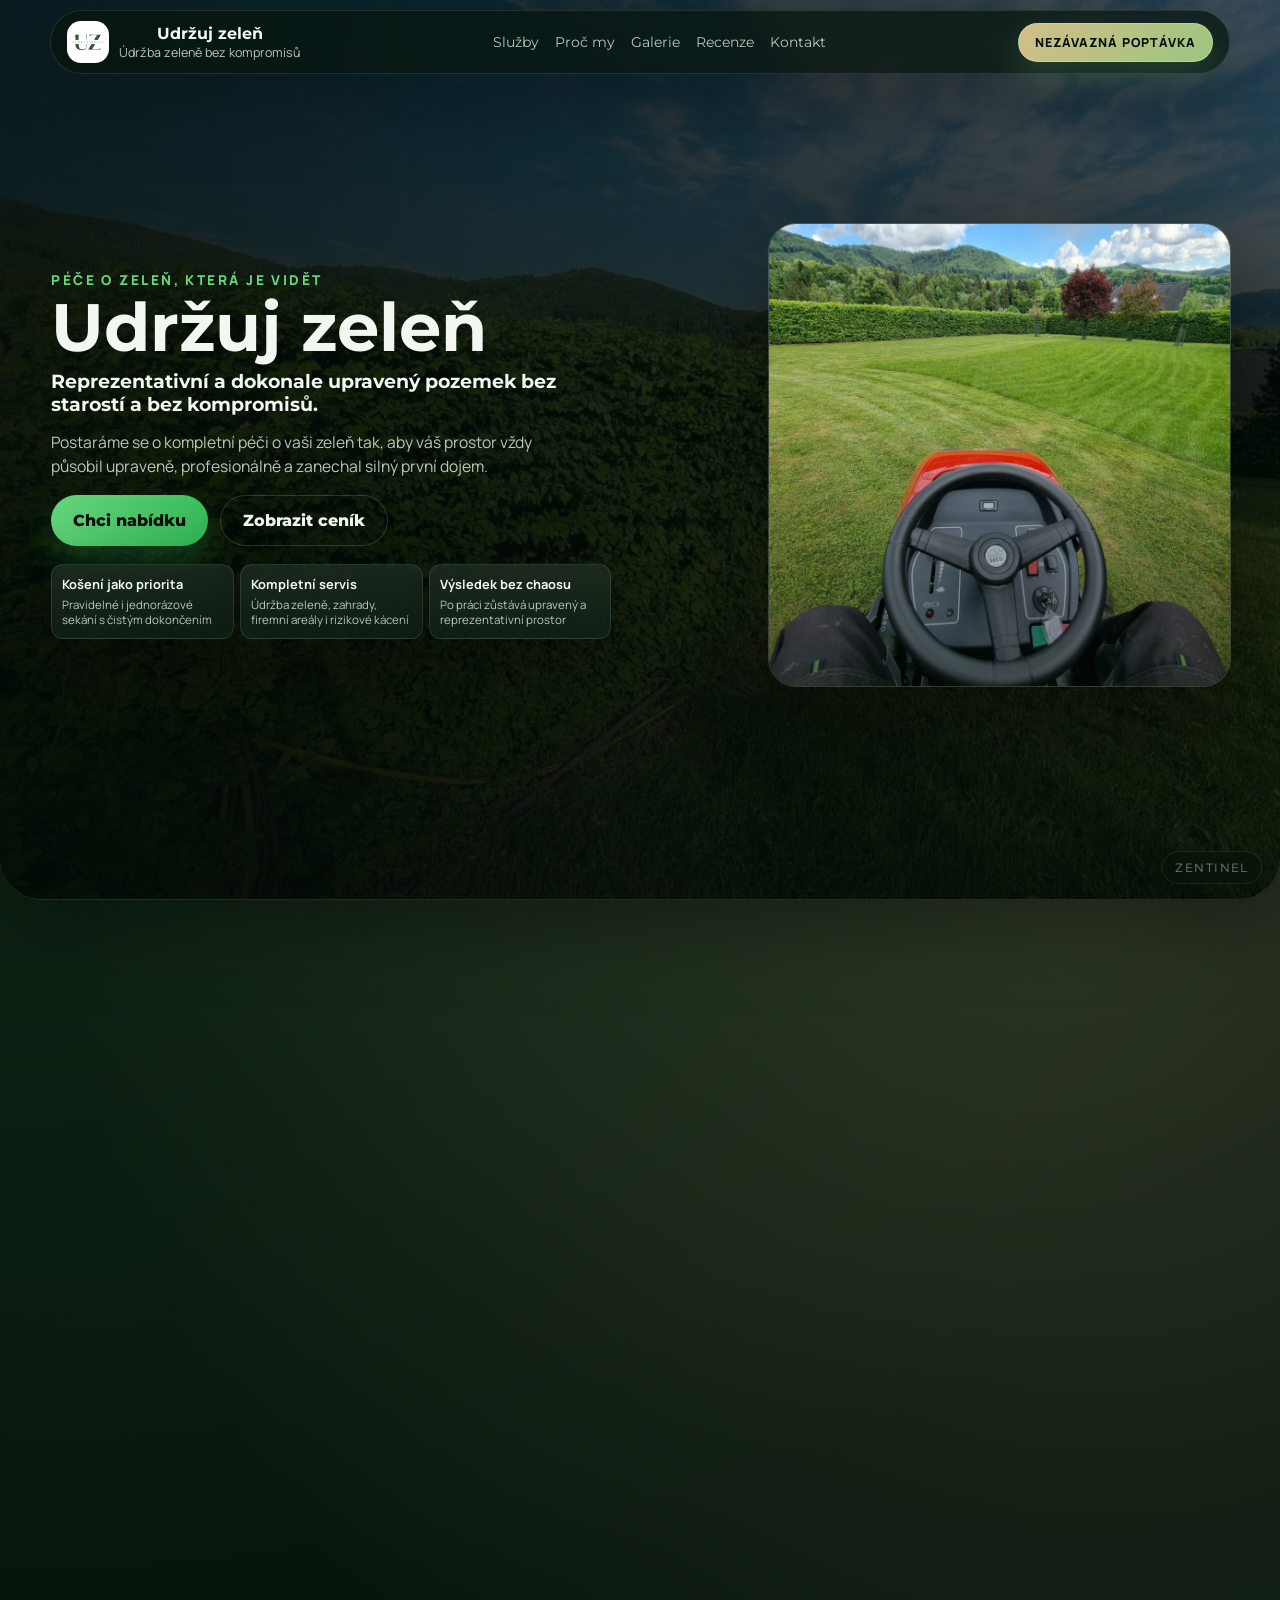
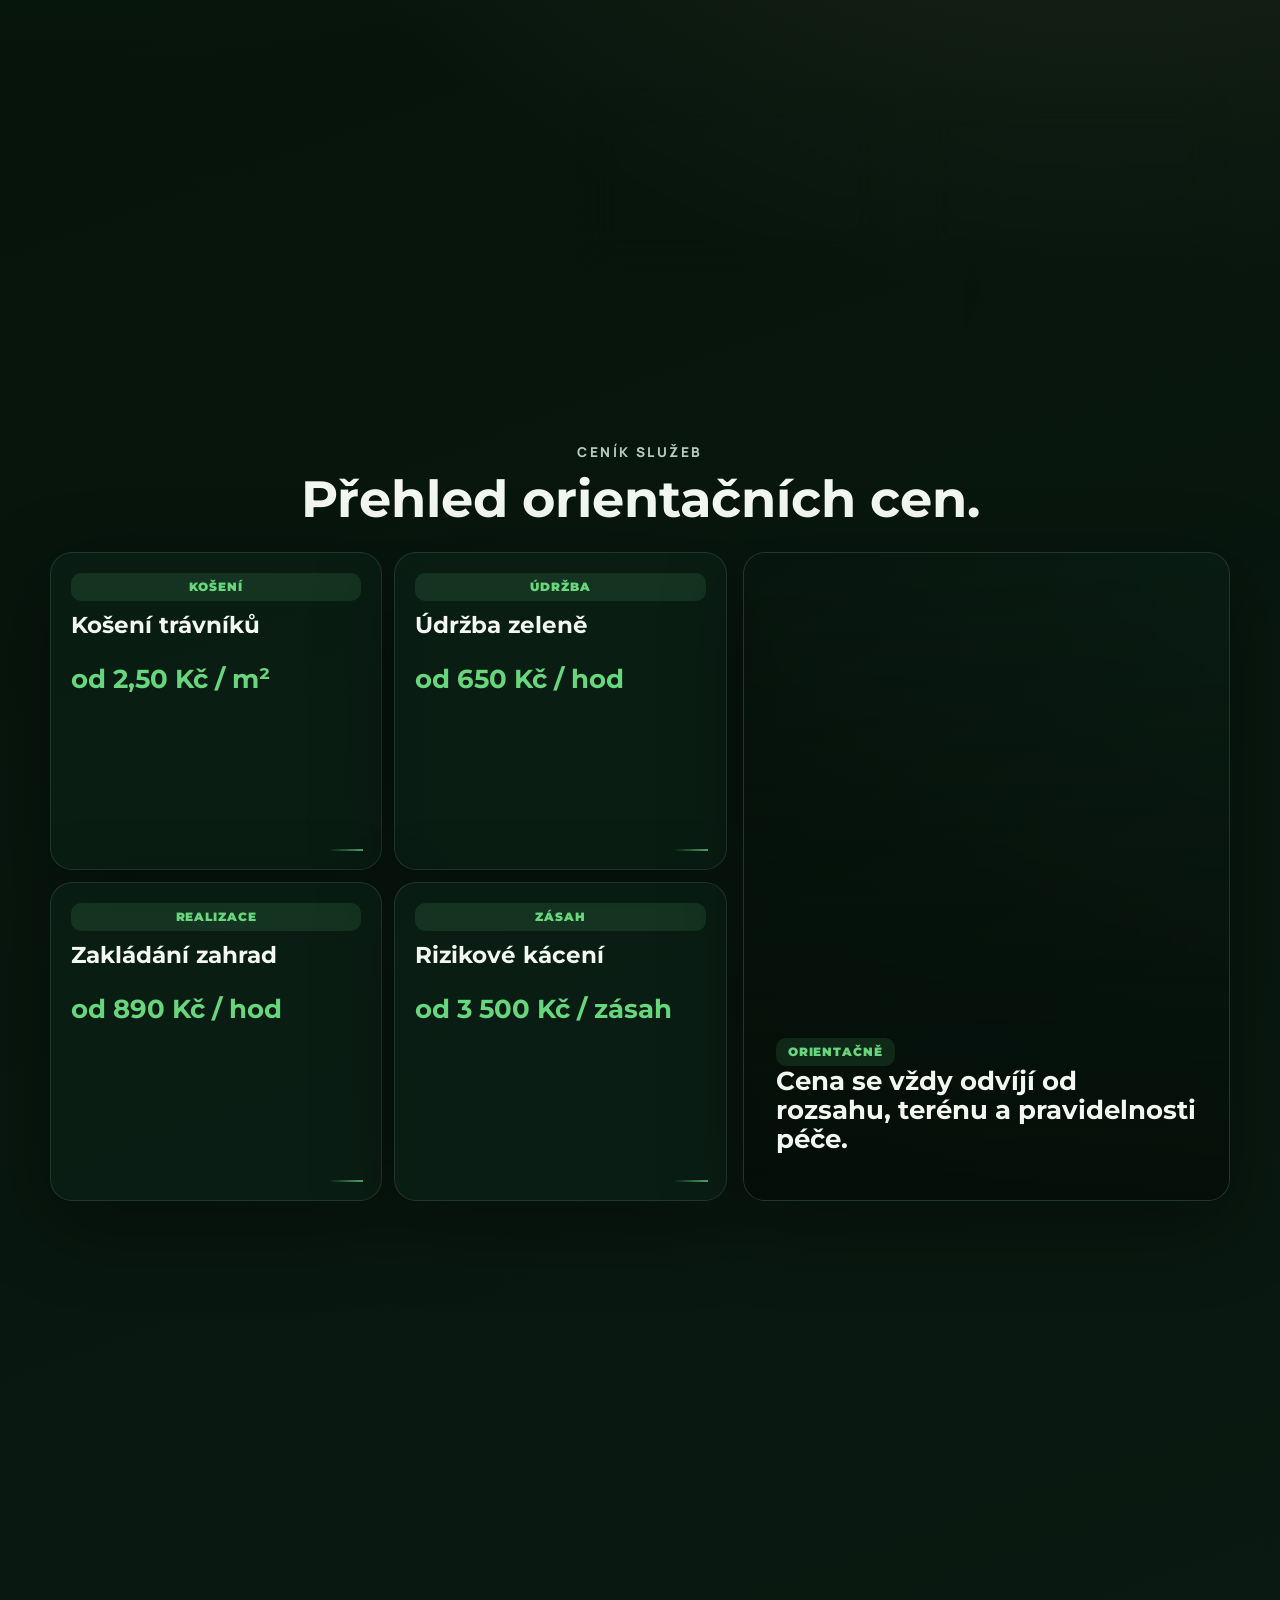
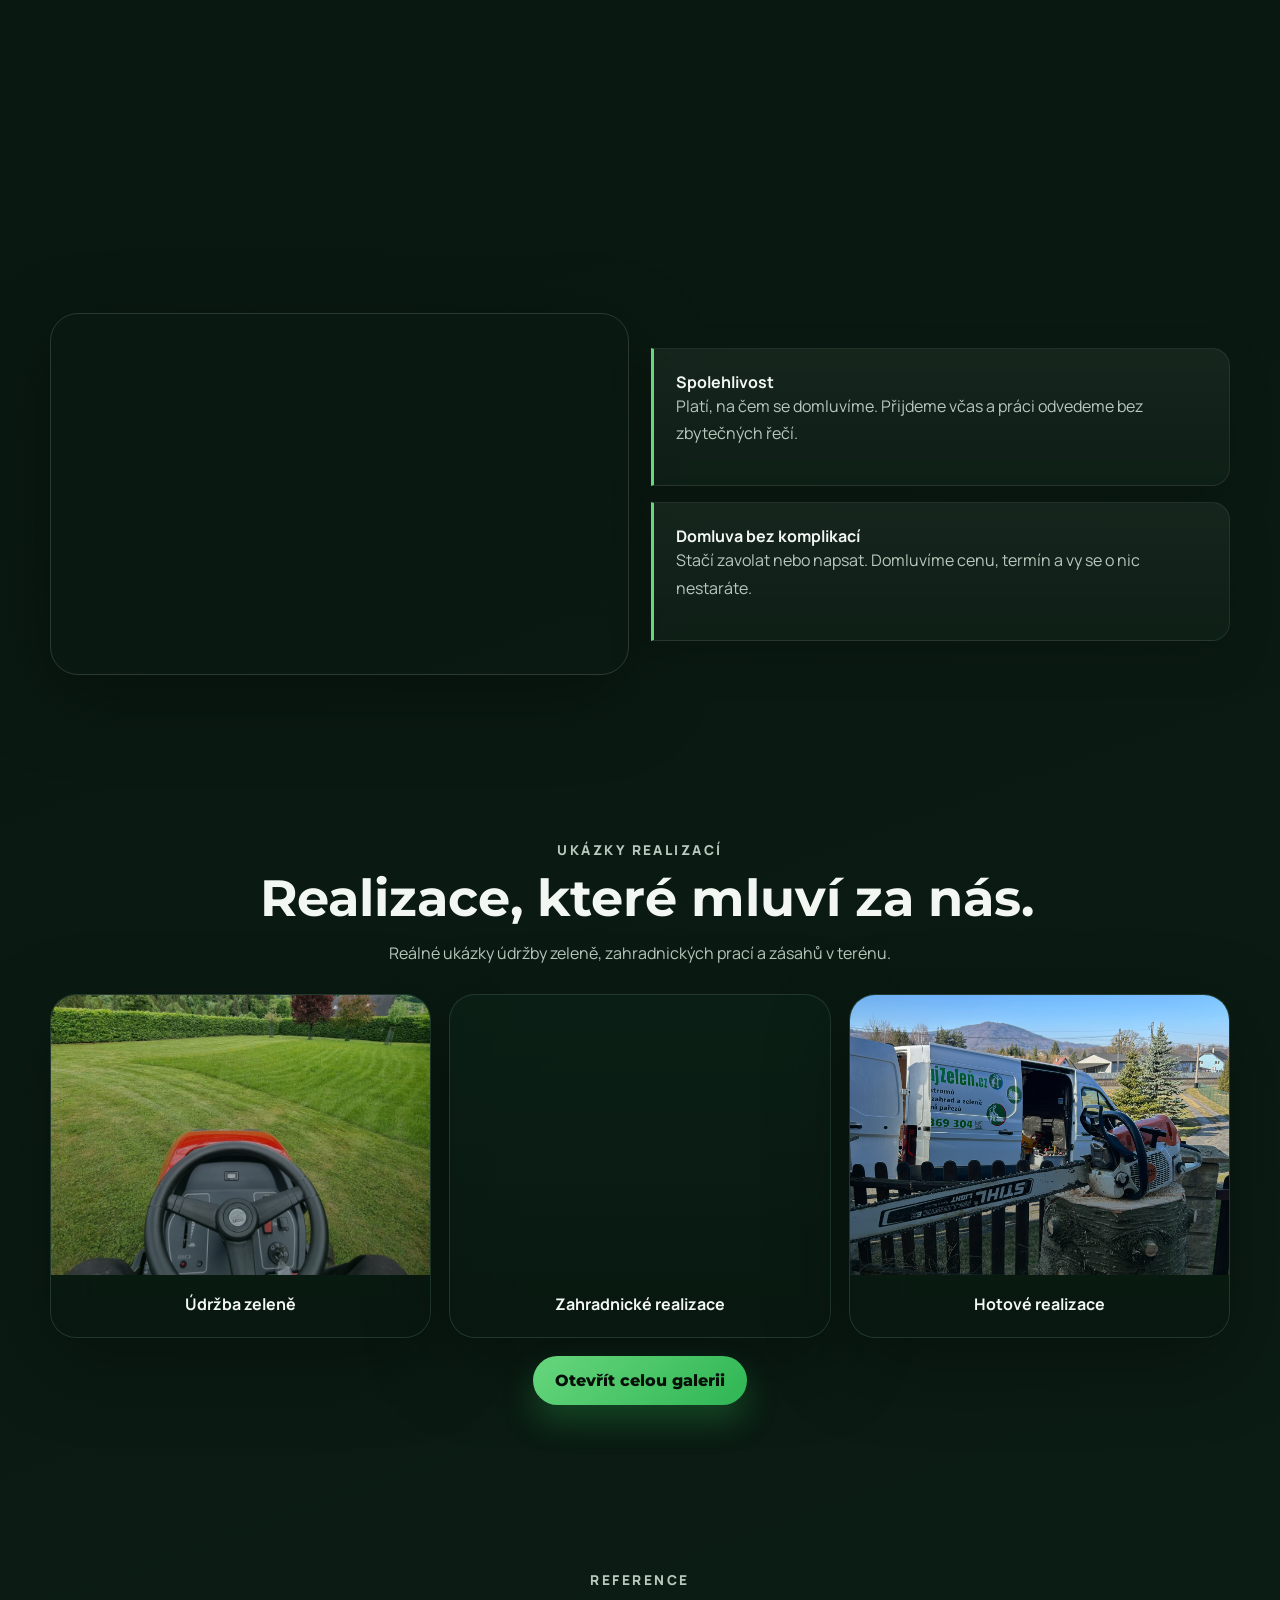
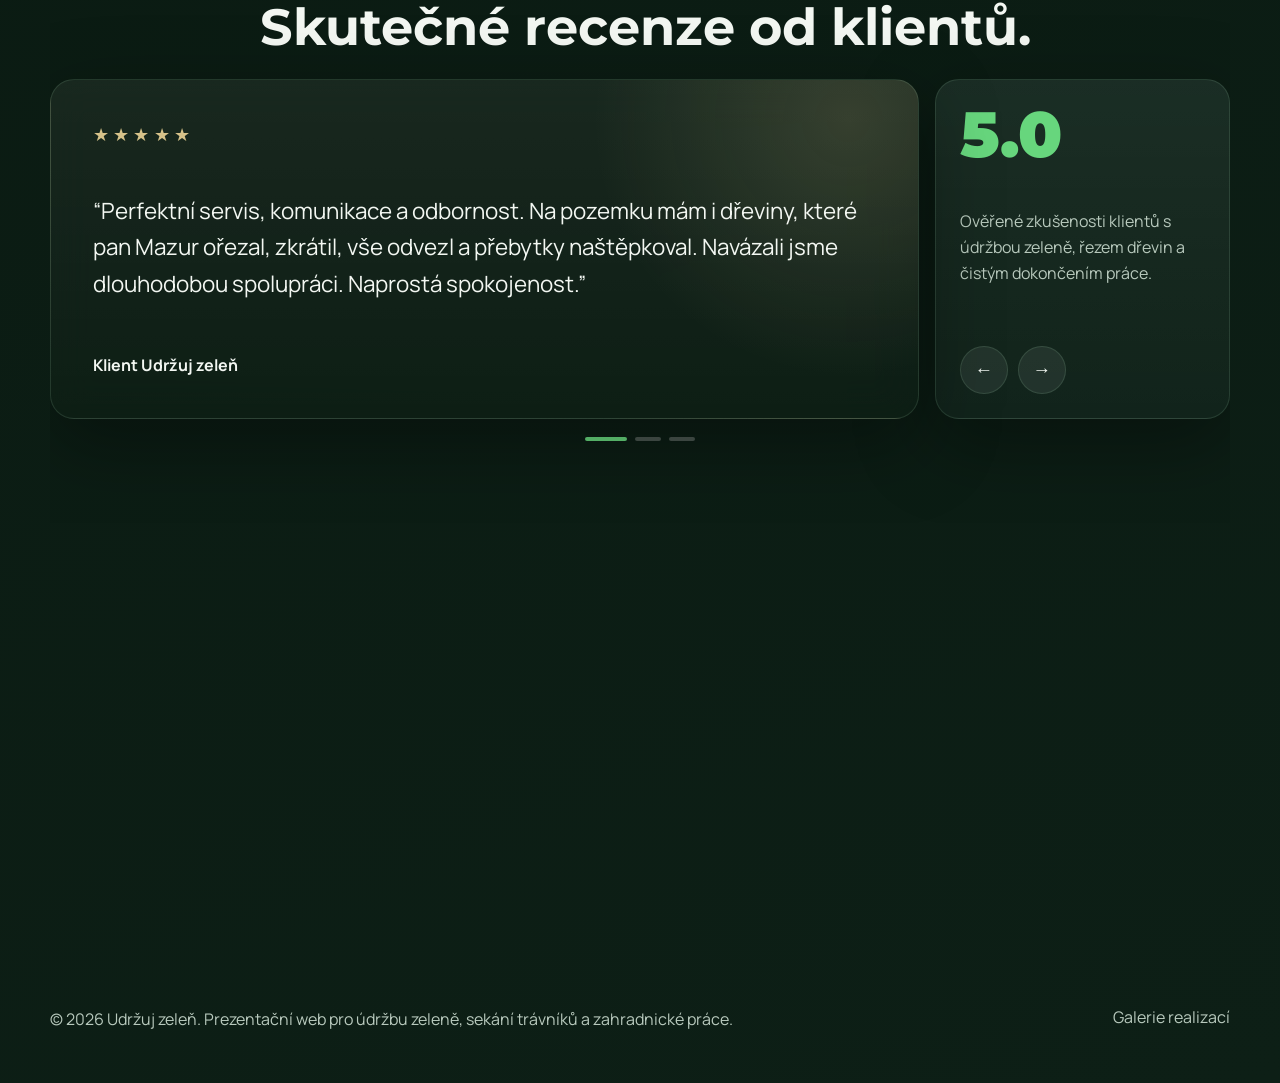
==== commit c41f1b5b: "Add files via upload" ====
--- a/index.html
+++ b/index.html
@@ -76,7 +76,7 @@
           </div>
 
           <figure class="hero-visual reveal reveal-delay">
-            <img decoding="async" src="Foto/2/20240719_073822.jpg" alt="Ukázka údržby pozemku technikou">
+            <img decoding="async" src="Foto/2/2.jpg" alt="Ukázka údržby zeleně">
           </figure>
         </div>
       </section>
@@ -146,25 +146,34 @@
           <h2>Přehled orientačních cen.</h2>
         </div>
         <div class="pricing-grid">
-          <article class="price-card reveal">
-            <span class="price-label">Košení</span>
-            <h3>Košení trávníků</h3>
-            <strong>od 2,50 Kč / m²</strong>
-          </article>
-          <article class="price-card reveal">
-            <span class="price-label">Údržba</span>
-            <h3>Údržba zeleně</h3>
-            <strong>od 650 Kč / hod</strong>
-          </article>
-          <article class="price-card reveal">
-            <span class="price-label">Realizace</span>
-            <h3>Zakládání zahrad</h3>
-            <strong>od 890 Kč / hod</strong>
-          </article>
-          <article class="price-card reveal">
-            <span class="price-label">Zásah</span>
-            <h3>Rizikové kácení</h3>
-            <strong>od 3 500 Kč / zásah</strong>
+          <div class="price-list">
+            <article class="price-card reveal">
+              <span class="price-label">Košení</span>
+              <h3>Košení trávníků</h3>
+              <strong>od 2,50 Kč / m²</strong>
+            </article>
+            <article class="price-card reveal">
+              <span class="price-label">Údržba</span>
+              <h3>Údržba zeleně</h3>
+              <strong>od 650 Kč / hod</strong>
+            </article>
+            <article class="price-card reveal">
+              <span class="price-label">Realizace</span>
+              <h3>Zakládání zahrad</h3>
+              <strong>od 890 Kč / hod</strong>
+            </article>
+            <article class="price-card reveal">
+              <span class="price-label">Zásah</span>
+              <h3>Rizikové kácení</h3>
+              <strong>od 3 500 Kč / zásah</strong>
+            </article>
+          </div>
+          <article class="price-visual reveal">
+            <img loading="lazy" decoding="async" src="Foto/2/20231107_082844.jpg" alt="Realizace údržby zahrady">
+            <div>
+              <span class="price-label">Orientačně</span>
+              <h3>Cena se vždy odvíjí od rozsahu, terénu a pravidelnosti péče.</h3>
+            </div>
           </article>
         </div>
       </section>
@@ -237,12 +246,11 @@
       </section>
 
       <section class="section testimonials" id="reference">
-        <div class="section-heading reveal">
+        <div class="section-heading testimonial-heading reveal">
           <p class="eyebrow">Reference</p>
           <h2>Skutečné recenze od klientů.</h2>
         </div>
         <div class="testimonial-shell reveal">
-          <button class="carousel-button" id="prevReview" aria-label="Předchozí recenze">←</button>
           <div class="testimonial-viewport" aria-live="polite">
             <article class="testimonial-card active">
               <div class="testimonial-stars" aria-label="5 z 5 hvězdiček">★★★★★</div>
@@ -269,7 +277,14 @@
               <strong>Klient Udržuj zeleň</strong>
             </article>
           </div>
-          <button class="carousel-button" id="nextReview" aria-label="Další recenze">→</button>
+          <aside class="testimonial-panel">
+            <span class="testimonial-score">5.0</span>
+            <p>Ověřené zkušenosti klientů s údržbou zeleně, řezem dřevin a čistým dokončením práce.</p>
+            <div class="testimonial-controls">
+              <button class="carousel-button" id="prevReview" aria-label="Předchozí recenze">←</button>
+              <button class="carousel-button" id="nextReview" aria-label="Další recenze">→</button>
+            </div>
+          </aside>
         </div>
         <div class="carousel-dots" id="reviewDots" aria-label="Přepínání recenzí"></div>
       </section>
@@ -296,7 +311,7 @@
     </footer>
   </div>
 
-  <a class="watermark" href="https://zentnel.cz" target="_blank" rel="noreferrer">Zentnel</a>
+  <a class="watermark" href="https://zentinel.cz/" target="_blank" rel="noreferrer">Zentinel</a>
 
   <script src="script.js"></script>
 </body>
--- a/styles.css
+++ b/styles.css
@@ -481,44 +481,109 @@
 
 .pricing-grid {
   display: grid;
-  grid-template-columns: repeat(4, 1fr);
-  gap: 18px;
-}
-
+  grid-template-columns: minmax(0, 1fr) minmax(320px, 0.72fr);
+  gap: 16px;
+  align-items: stretch;
+}
+
+.price-visual,
 .price-card {
-  padding: 24px 18px;
-  border-radius: var(--radius-lg);
+  position: relative;
+  overflow: hidden;
+  border: 1px solid var(--line);
+  border-radius: 22px;
+  background: var(--panel);
+  box-shadow: var(--shadow);
+  text-align: left;
+  transition: transform 240ms ease, border-color 240ms ease, box-shadow 240ms ease;
+}
+
+.price-visual {
+  display: grid;
+  min-height: 410px;
+}
+
+.price-visual img {
+  grid-area: 1 / 1;
+  width: 100%;
+  height: 100%;
+  object-fit: cover;
+  filter: brightness(0.68) saturate(0.98);
+}
+
+.price-visual::after {
+  content: "";
+  grid-area: 1 / 1;
   background:
-    linear-gradient(180deg, rgba(255, 255, 255, 0.03), rgba(255, 255, 255, 0.015)),
-    var(--panel);
-  border: 1px solid var(--line);
-  box-shadow: var(--shadow);
-  transition: transform 220ms ease, border-color 220ms ease, box-shadow 220ms ease;
+    linear-gradient(180deg, rgba(4, 13, 8, 0.08) 0%, rgba(4, 13, 8, 0.86) 100%),
+    linear-gradient(90deg, rgba(4, 13, 8, 0.42), transparent);
+}
+
+.price-visual div {
+  grid-area: 1 / 1;
+  align-self: end;
+  position: relative;
+  z-index: 1;
+  padding: clamp(22px, 3vw, 32px);
+}
+
+.price-visual h3 {
+  max-width: 520px;
+  font-size: clamp(1.25rem, 2vw, 1.75rem);
+  line-height: 1.15;
+}
+
+.price-list {
+  display: grid;
+  grid-template-columns: repeat(2, minmax(0, 1fr));
+  gap: 12px;
+}
+
+.price-card {
+  display: grid;
+  align-content: start;
+  gap: 10px;
+  min-height: 198px;
+  padding: 20px;
 }
 
 .price-card strong {
   display: block;
-  margin-top: 8px;
-  font-size: 1.5rem;
+  margin-top: auto;
+  font-size: clamp(1.35rem, 2vw, 1.9rem);
   font-family: "Montserrat", sans-serif;
   color: var(--green);
+  white-space: nowrap;
 }
 
 .price-card:hover {
-  transform: translateY(-8px);
-  border-color: rgba(103, 214, 125, 0.35);
-  box-shadow: 0 24px 60px rgba(21, 77, 34, 0.32);
+  transform: translateY(-5px);
+  border-color: rgba(103, 214, 125, 0.3);
+  box-shadow: 0 24px 58px rgba(10, 34, 20, 0.36);
 }
 
 .price-label {
   display: inline-flex;
+  justify-content: center;
   padding: 7px 12px;
-  margin-bottom: 16px;
-  border-radius: 999px;
+  margin-bottom: 0;
+  border-radius: 10px;
   background: rgba(103, 214, 125, 0.12);
   color: var(--green);
-  font-size: 0.8rem;
-  font-weight: 700;
+  font-family: "Montserrat", sans-serif;
+  font-size: 0.72rem;
+  font-weight: 900;
+  letter-spacing: 0.08em;
+  text-transform: uppercase;
+}
+
+.price-card::after {
+  content: "";
+  position: absolute;
+  inset: auto 18px 18px auto;
+  width: 34px;
+  height: 2px;
+  background: linear-gradient(90deg, transparent, rgba(103, 214, 125, 0.78));
 }
 
 .service-visual,
@@ -778,26 +843,38 @@
   overflow: hidden;
 }
 
+.testimonial-heading h2 {
+  white-space: nowrap;
+}
+
 .testimonial-shell {
   display: grid;
-  grid-template-columns: auto 1fr auto;
-  gap: 18px;
-  align-items: center;
+  grid-template-columns: minmax(0, 1fr) minmax(240px, 0.34fr);
+  gap: 16px;
+  align-items: stretch;
 }
 
 .testimonial-viewport {
   position: relative;
-  min-height: 320px;
+  min-height: 340px;
 }
 
 .testimonial-card {
   position: absolute;
   inset: 0;
-  padding: 34px;
-  border-radius: var(--radius-xl);
+  display: flex;
+  flex-direction: column;
+  justify-content: space-between;
+  padding: clamp(24px, 4vw, 42px);
+  border-radius: 24px;
   opacity: 0;
   transform: translateX(26px) scale(0.98);
   transition: opacity 320ms ease, transform 320ms ease;
+  text-align: left;
+  background:
+    radial-gradient(circle at 92% 12%, rgba(215, 194, 138, 0.16), transparent 30%),
+    linear-gradient(180deg, rgba(255, 255, 255, 0.065), rgba(255, 255, 255, 0.02)),
+    rgba(8, 25, 15, 0.7);
 }
 
 .testimonial-card.active {
@@ -806,10 +883,11 @@
 }
 
 .testimonial-card p {
-  font-size: clamp(1.1rem, 2vw, 1.45rem);
+  max-width: 860px;
+  font-size: clamp(1.05rem, 1.75vw, 1.42rem);
   color: var(--text);
-  line-height: 1.6;
-  margin-bottom: 22px;
+  line-height: 1.62;
+  margin-bottom: 24px;
 }
 
 .testimonial-stars {
@@ -819,34 +897,76 @@
   color: var(--gold);
 }
 
+.testimonial-panel {
+  display: grid;
+  align-content: space-between;
+  gap: 20px;
+  padding: 24px;
+  border-radius: 24px;
+  background:
+    linear-gradient(180deg, rgba(255, 255, 255, 0.065), rgba(255, 255, 255, 0.025)),
+    var(--panel);
+  border: 1px solid var(--line);
+  box-shadow: var(--shadow);
+  text-align: left;
+}
+
+.testimonial-score {
+  color: var(--green);
+  font-family: "Montserrat", sans-serif;
+  font-size: clamp(2.8rem, 5vw, 4.8rem);
+  font-weight: 900;
+  line-height: 0.95;
+}
+
+.testimonial-panel p {
+  color: var(--muted);
+  line-height: 1.6;
+}
+
+.testimonial-controls {
+  display: flex;
+  gap: 10px;
+}
+
 .carousel-button {
-  width: 56px;
-  height: 56px;
+  width: 48px;
+  height: 48px;
   border-radius: 50%;
   border: 1px solid var(--line);
-  background: rgba(255, 255, 255, 0.05);
+  background: rgba(255, 255, 255, 0.07);
   color: var(--text);
-  font-size: 1.45rem;
+  font-size: 1.15rem;
   cursor: pointer;
+  transition: transform 180ms ease, background 180ms ease, border-color 180ms ease;
+}
+
+.carousel-button:hover,
+.carousel-button:focus-visible {
+  transform: translateY(-2px);
+  background: rgba(103, 214, 125, 0.12);
+  border-color: rgba(103, 214, 125, 0.35);
 }
 
 .carousel-dots {
   display: flex;
-  gap: 10px;
+  gap: 8px;
   justify-content: center;
-  margin-top: 26px;
+  margin-top: 18px;
 }
 
 .carousel-dots button {
-  width: 12px;
-  height: 12px;
-  border-radius: 50%;
+  width: 26px;
+  height: 4px;
+  border-radius: 999px;
   border: 0;
   background: rgba(255, 255, 255, 0.25);
   cursor: pointer;
+  transition: width 180ms ease, background 180ms ease;
 }
 
 .carousel-dots button.active {
+  width: 42px;
   background: var(--green);
 }
 
@@ -1165,6 +1285,18 @@
     grid-template-columns: 1fr;
   }
 
+  .pricing-grid {
+    grid-template-columns: 1fr;
+  }
+
+  .price-visual {
+    min-height: 320px;
+  }
+
+  .price-list {
+    grid-template-columns: repeat(2, minmax(0, 1fr));
+  }
+
   .service-grid {
     gap: 10px;
   }
@@ -1206,8 +1338,13 @@
     grid-template-columns: 1fr;
   }
 
-  .carousel-button {
-    display: none;
+  .testimonial-panel {
+    grid-template-columns: 1fr auto;
+    align-items: end;
+  }
+
+  .testimonial-controls {
+    justify-content: flex-end;
   }
 
   .footer {
@@ -1265,6 +1402,20 @@
     white-space: normal;
   }
 
+  .testimonial-heading h2 {
+    white-space: normal;
+  }
+
+  .testimonial-card {
+    border-radius: 20px;
+  }
+
+  .testimonial-panel {
+    grid-template-columns: 1fr;
+    padding: 20px;
+    border-radius: 20px;
+  }
+
   .gallery-hero {
     padding: 70px 0 12px;
   }
@@ -1312,6 +1463,28 @@
     padding: 20px;
   }
 
+  .pricing-grid {
+    gap: 10px;
+  }
+
+  .price-list {
+    grid-template-columns: 1fr;
+    gap: 10px;
+  }
+
+  .price-visual {
+    min-height: 300px;
+    border-radius: 20px;
+  }
+
+  .price-card strong {
+    font-size: 1.55rem;
+  }
+
+  .price-label {
+    width: fit-content;
+  }
+
   .testimonial-viewport {
     min-height: 380px;
   }
@@ -1394,6 +1567,7 @@
   .service-card:hover,
   .service-visual:hover,
   .price-card:hover,
+  .price-visual:hover,
   .gallery-card:hover,
   .mosaic-card:hover,
   .feature-list article:hover,
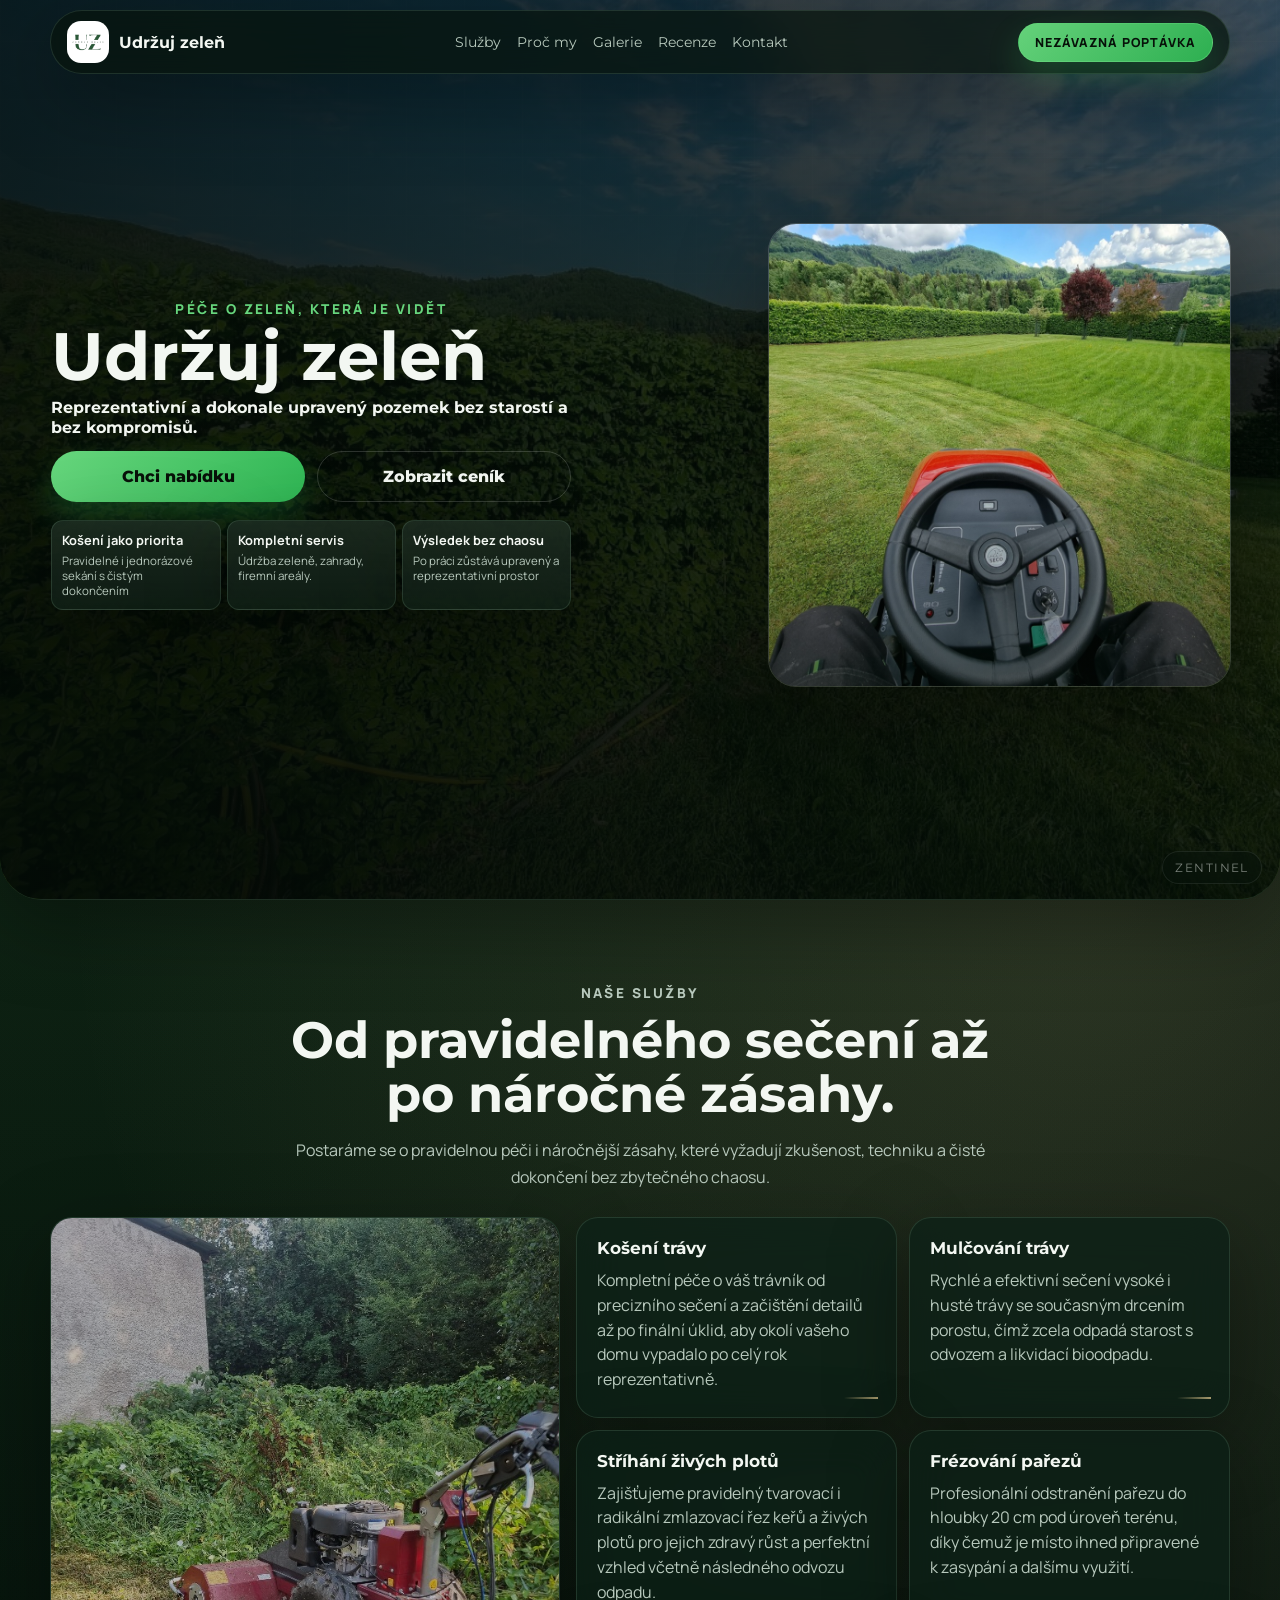
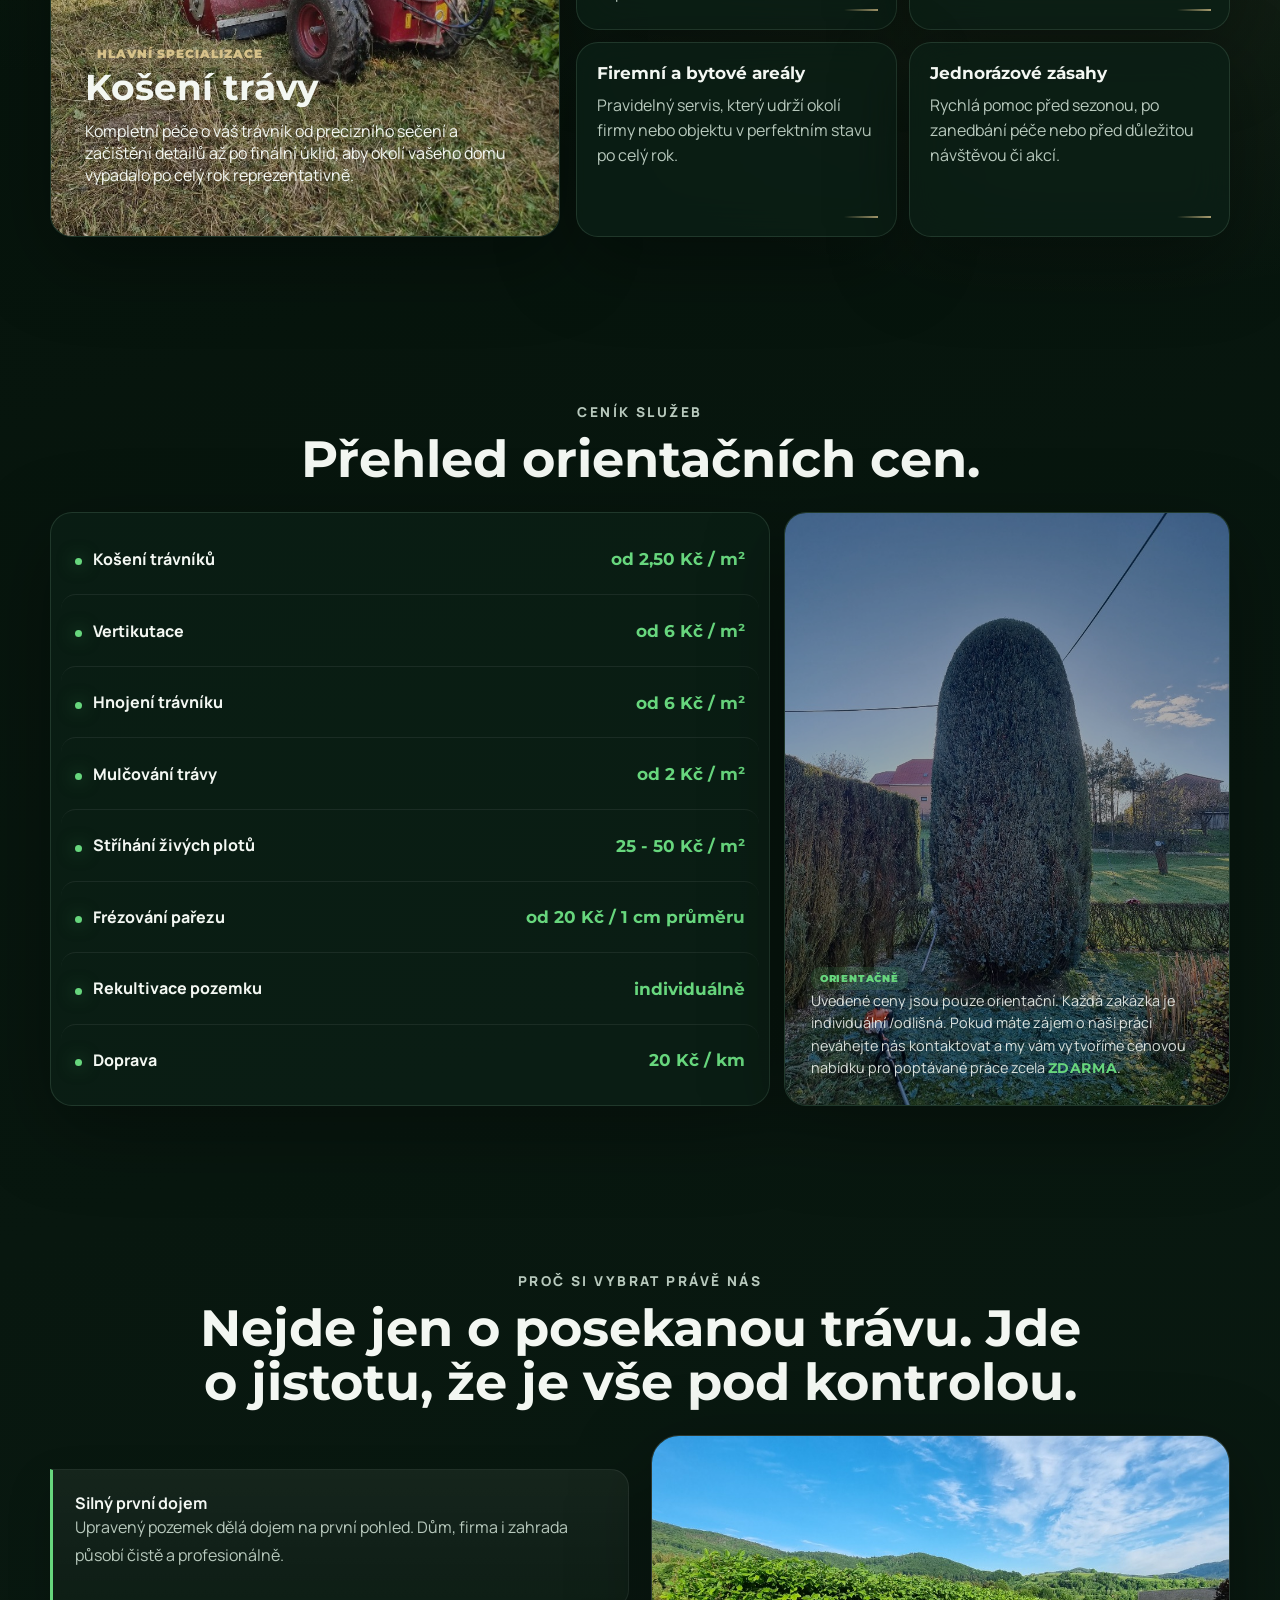
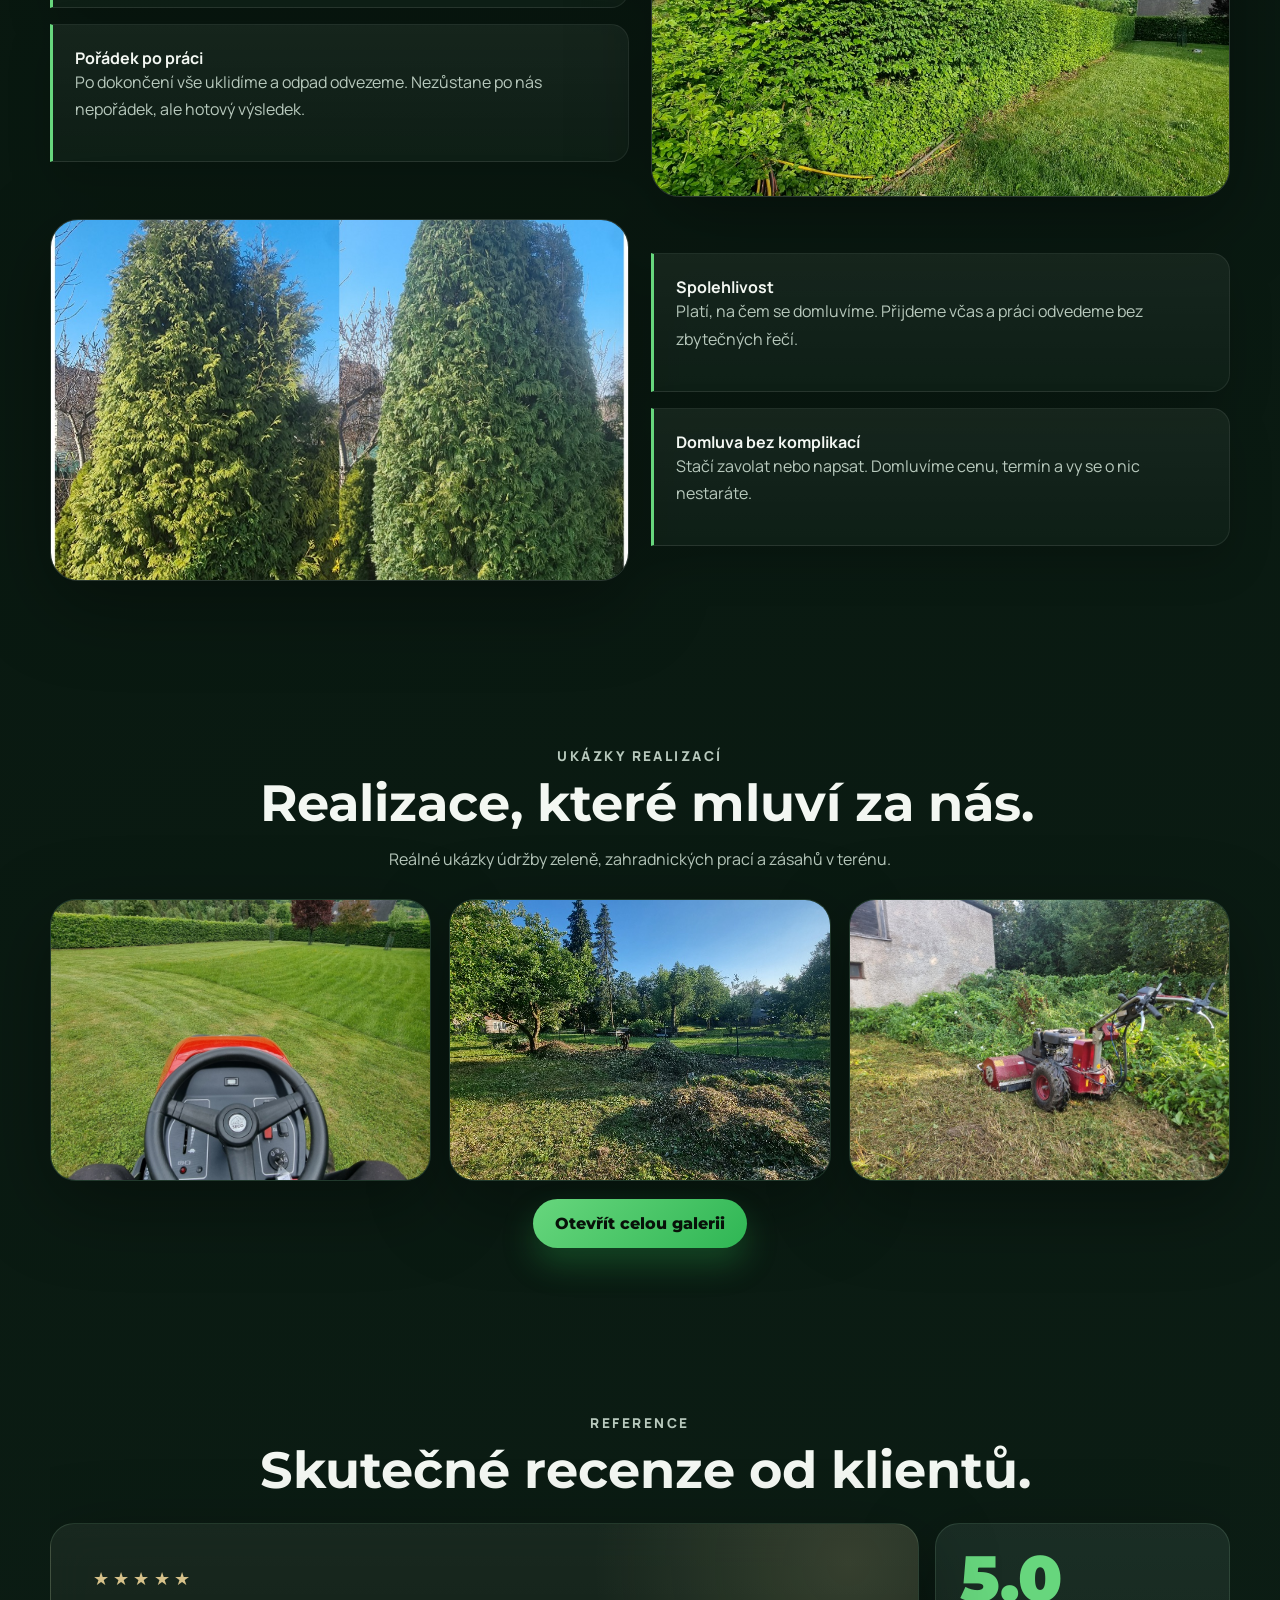
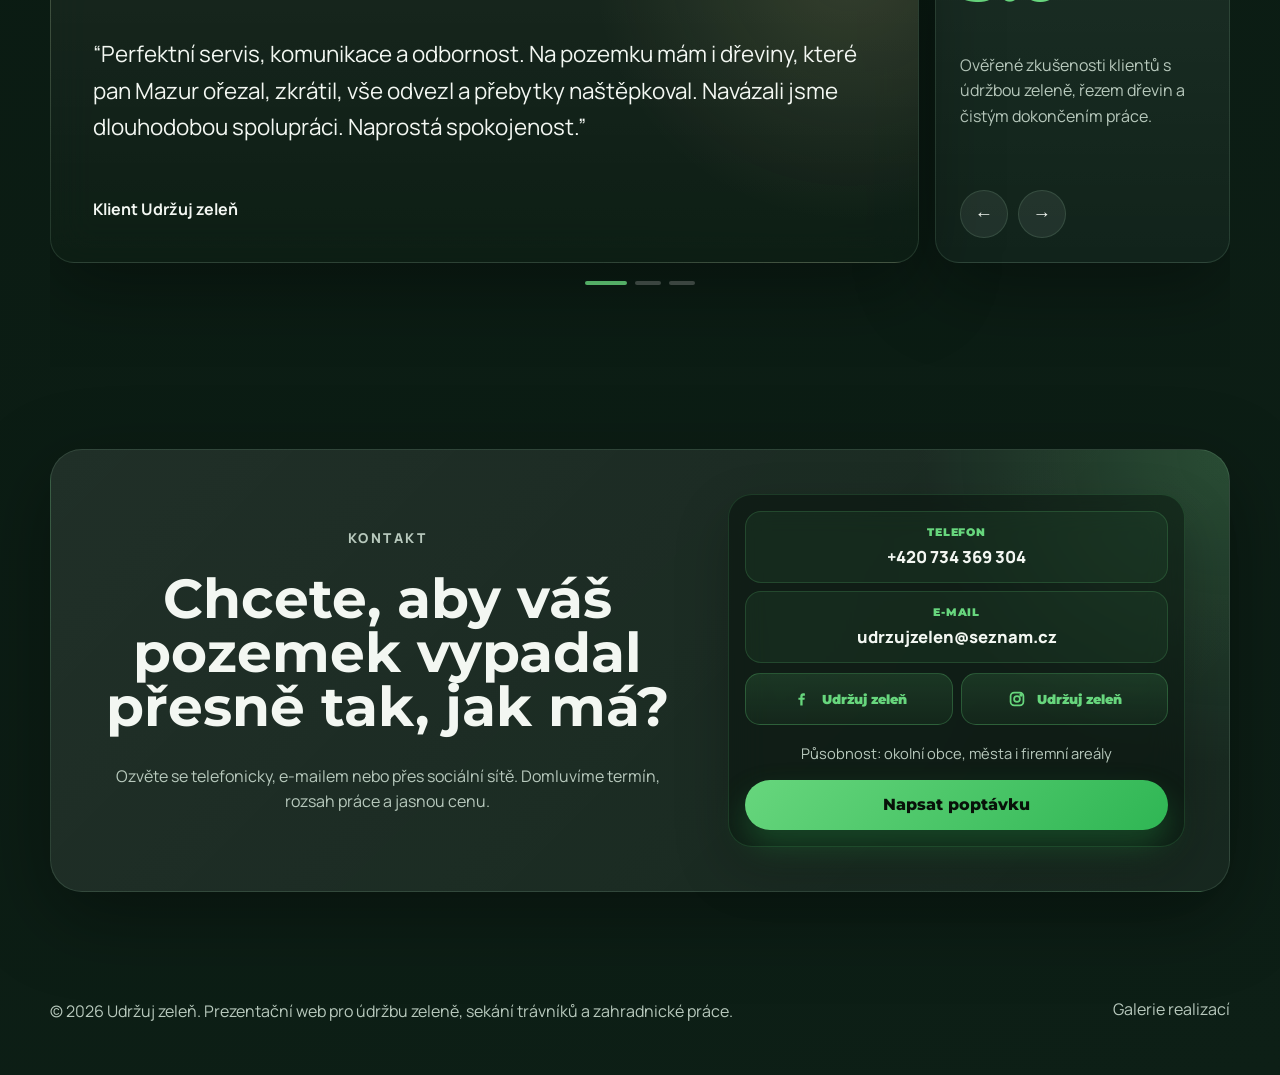
==== commit 2e2ddc01: "Add files via upload" ====
--- a/index.html
+++ b/index.html
@@ -6,7 +6,7 @@
   <title>Udržuj zeleň | Údržba zeleně a zahradnické práce</title>
   <meta
     name="description"
-    content="Luxusní prezentační web pro firmu zaměřenou na údržbu zeleně, sekání trávníků, zakládání zahrad a rizikové kácení."
+    content="Prezentační web pro údržbu zeleně, košení trávy, mulčování, vertikutaci, hnojení trávníků, střih živých plotů a frézování pařezů."
   >
   <link rel="preconnect" href="https://fonts.googleapis.com">
   <link rel="preconnect" href="https://fonts.gstatic.com" crossorigin>
@@ -25,7 +25,6 @@
         </span>
         <span class="brand-text">
           <strong>Udržuj zeleň</strong>
-          <small>Údržba zeleně bez kompromisů</small>
         </span>
       </a>
       <nav class="nav">
@@ -50,10 +49,6 @@
             <p class="eyebrow">Péče o zeleň, která je vidět</p>
             <h1>Udržuj zeleň</h1>
             <h2>Reprezentativní a dokonale upravený pozemek bez starostí a bez kompromisů.</h2>
-            <p class="lead">
-              Postaráme se o kompletní péči o vaši zeleň tak, aby váš prostor vždy působil upraveně,
-              profesionálně a zanechal silný první dojem.
-            </p>
             <div class="hero-actions">
               <a class="button" href="#kontakt">Chci nabídku</a>
               <a class="button button-ghost" href="#cennik">Zobrazit ceník</a>
@@ -66,7 +61,7 @@
               </article>
               <article>
                 <strong>Kompletní servis</strong>
-                <span>Údržba zeleně, zahrady, firemní areály i rizikové kácení</span>
+                <span>Údržba zeleně, zahrady, firemní areály.</span>
               </article>
               <article>
                 <strong>Výsledek bez chaosu</strong>
@@ -95,44 +90,38 @@
             <img loading="lazy" decoding="async" src="Foto/2/20240719_073822.jpg" alt="Technika při údržbě pozemku">
             <div>
               <span class="service-tag">Hlavní specializace</span>
-              <h3>Košení trávníků a pravidelná údržba</h3>
-              <p>
-                Pravidelné i jednorázové sekání travnatých ploch, dosekání detailů, úklid po práci
-                a nastavení plánu péče tak, aby trávník působil hustě, čistě a reprezentativně.
+              <h3>Košení trávy</h3>
+              <p>
+                Kompletní péče o váš trávník od precizního sečení a začištění detailů až po finální úklid,
+                aby okolí vašeho domu vypadalo po celý rok reprezentativně.
               </p>
             </div>
           </article>
           <div class="service-list">
             <article class="service-card reveal">
-              <span class="service-number">01</span>
-              <h3>Košení trávníků a pravidelná údržba</h3>
-              <p>
-                Pravidelné i jednorázové sekání travnatých ploch, dosekání detailů, úklid po práci
-                a nastavení plánu péče tak, aby trávník působil hustě, čistě a reprezentativně.
-              </p>
-            </article>
-            <article class="service-card reveal">
-              <span class="service-number">02</span>
-              <h3>Údržba zeleně</h3>
-              <p>Střih keřů, tvarování porostů, úprava záhonů, sezónní servis a dlouhodobá péče o areály.</p>
-            </article>
-            <article class="service-card reveal">
-              <span class="service-number">03</span>
-              <h3>Zakládání zahrad</h3>
-              <p>Návrh a realizace zelených ploch, nové trávníky, výsadby a zahrady s jasnou kompozicí.</p>
-            </article>
-            <article class="service-card reveal">
-              <span class="service-number">04</span>
-              <h3>Rizikové kácení</h3>
-              <p>Bezpečné řešení problematických stromů v blízkosti staveb, cest nebo elektrického vedení.</p>
-            </article>
-            <article class="service-card reveal">
-              <span class="service-number">05</span>
+              <h3>Košení trávy</h3>
+              <p>
+                Kompletní péče o váš trávník od precizního sečení a začištění detailů až po finální úklid,
+                aby okolí vašeho domu vypadalo po celý rok reprezentativně.
+              </p>
+            </article>
+            <article class="service-card reveal">
+              <h3>Mulčování trávy</h3>
+              <p>Rychlé a efektivní sečení vysoké i husté trávy se současným drcením porostu, čímž zcela odpadá starost s odvozem a likvidací bioodpadu.</p>
+            </article>
+            <article class="service-card reveal">
+              <h3>Stříhání živých plotů</h3>
+              <p>Zajišťujeme pravidelný tvarovací i radikální zmlazovací řez keřů a živých plotů pro jejich zdravý růst a perfektní vzhled včetně následného odvozu odpadu.</p>
+            </article>
+            <article class="service-card reveal">
+              <h3>Frézování pařezů</h3>
+              <p>Profesionální odstranění pařezu do hloubky 20 cm pod úroveň terénu, díky čemuž je místo ihned připravené k zasypání a dalšímu využití.</p>
+            </article>
+            <article class="service-card reveal">
               <h3>Firemní a bytové areály</h3>
               <p>Pravidelný servis, který udrží okolí firmy nebo objektu v perfektním stavu po celý rok.</p>
             </article>
             <article class="service-card reveal">
-              <span class="service-number">06</span>
               <h3>Jednorázové zásahy</h3>
               <p>Rychlá pomoc před sezonou, po zanedbání péče nebo před důležitou návštěvou či akcí.</p>
             </article>
@@ -146,33 +135,45 @@
           <h2>Přehled orientačních cen.</h2>
         </div>
         <div class="pricing-grid">
-          <div class="price-list">
-            <article class="price-card reveal">
-              <span class="price-label">Košení</span>
-              <h3>Košení trávníků</h3>
+          <div class="price-table reveal">
+            <div class="price-row">
+              <span>Košení trávníků</span>
               <strong>od 2,50 Kč / m²</strong>
-            </article>
-            <article class="price-card reveal">
-              <span class="price-label">Údržba</span>
-              <h3>Údržba zeleně</h3>
-              <strong>od 650 Kč / hod</strong>
-            </article>
-            <article class="price-card reveal">
-              <span class="price-label">Realizace</span>
-              <h3>Zakládání zahrad</h3>
-              <strong>od 890 Kč / hod</strong>
-            </article>
-            <article class="price-card reveal">
-              <span class="price-label">Zásah</span>
-              <h3>Rizikové kácení</h3>
-              <strong>od 3 500 Kč / zásah</strong>
-            </article>
+            </div>
+            <div class="price-row">
+              <span>Vertikutace</span>
+              <strong>od 6 Kč / m²</strong>
+            </div>
+            <div class="price-row">
+              <span>Hnojení trávníku</span>
+              <strong>od 6 Kč / m²</strong>
+            </div>
+            <div class="price-row">
+              <span>Mulčování trávy</span>
+              <strong>od 2 Kč / m²</strong>
+            </div>
+            <div class="price-row">
+              <span>Stříhání živých plotů</span>
+              <strong>25 - 50 Kč / m²</strong>
+            </div>
+            <div class="price-row">
+              <span>Frézování pařezu</span>
+              <strong>od 20 Kč / 1 cm průměru</strong>
+            </div>
+            <div class="price-row">
+              <span>Rekultivace pozemku</span>
+              <strong>individuálně</strong>
+            </div>
+            <div class="price-row">
+              <span>Doprava</span>
+              <strong>20 Kč / km</strong>
+            </div>
           </div>
           <article class="price-visual reveal">
             <img loading="lazy" decoding="async" src="Foto/2/20231107_082844.jpg" alt="Realizace údržby zahrady">
             <div>
               <span class="price-label">Orientačně</span>
-              <h3>Cena se vždy odvíjí od rozsahu, terénu a pravidelnosti péče.</h3>
+              <p>Uvedené ceny jsou pouze orientační. Každá zakázka je individuální /odlišná. Pokud máte zájem o naši práci neváhejte nás kontaktovat a my vám vytvoříme cenovou nabídku pro poptávané práce zcela <strong>ZDARMA</strong>.</p>
             </div>
           </article>
         </div>
@@ -229,15 +230,12 @@
         <div class="gallery-grid">
           <a class="gallery-card reveal" href="galerie.html">
             <img loading="lazy" decoding="async" src="Foto/2/2.jpg" alt="Ukázka údržby zeleně">
-            <span>Údržba zeleně</span>
           </a>
           <a class="gallery-card reveal" href="galerie.html">
             <img loading="lazy" decoding="async" src="Foto/2/20240605_184739.jpg" alt="Zahradnická realizace">
-            <span>Zahradnické realizace</span>
           </a>
           <a class="gallery-card reveal" href="galerie.html">
-            <img loading="lazy" decoding="async" src="Foto/1/IMG_4413.jpeg" alt="Ukázka hotové realizace">
-            <span>Hotové realizace</span>
+            <img loading="lazy" decoding="async" src="Foto/2/20240719_073822.jpg" alt="Ukázka hotové realizace">
           </a>
         </div>
         <div class="gallery-cta reveal">
@@ -291,15 +289,40 @@
 
       <section class="section" id="kontakt">
         <div class="contact-panel reveal">
-          <div>
+          <div class="contact-copy">
             <p class="eyebrow">Kontakt</p>
             <h2>Chcete, aby váš pozemek vypadal přesně tak, jak má?</h2>
+            <p>Ozvěte se telefonicky, e-mailem nebo přes sociální sítě. Domluvíme termín, rozsah práce a jasnou cenu.</p>
           </div>
           <div class="contact-card">
-            <a href="tel:+420734369304">+420 734 369 304</a>
-            <a href="mailto:udrzujzelen@seznam.cz">udrzujzelen@seznam.cz</a>
+            <div class="contact-lines">
+              <a href="tel:+420734369304">
+                <span>Telefon</span>
+                +420 734 369 304
+              </a>
+              <a href="mailto:udrzujzelen@seznam.cz?subject=Nez%C3%A1vazn%C3%A1%20popt%C3%A1vka%20-%20%C3%BAdr%C5%BEba%20zelen%C4%9B">
+                <span>E-mail</span>
+                udrzujzelen@seznam.cz
+              </a>
+            </div>
+            <div class="social-links" aria-label="Sociální sítě">
+              <a class="social-link" href="https://www.facebook.com/profile.php?id=100083705046948" target="_blank" rel="noreferrer" aria-label="Facebook Udržuj zeleň">
+                <svg aria-hidden="true" viewBox="0 0 24 24">
+                  <path d="M15.12 8.5H13.4c-.45 0-.75.3-.75.82v1.18h2.4l-.36 2.43h-2.04V19h-2.52v-6.07H8.08V10.5h2.05V9.08c0-2.08 1.27-3.22 3.14-3.22.9 0 1.67.07 1.9.1v2.54h-.05Z" />
+                </svg>
+                Udržuj zeleň
+              </a>
+              <a class="social-link" href="https://www.instagram.com/udrzujzelen" target="_blank" rel="noreferrer" aria-label="Instagram Udržuj zeleň">
+                <svg aria-hidden="true" viewBox="0 0 24 24">
+                  <rect x="5" y="5" width="14" height="14" rx="4" />
+                  <circle cx="12" cy="12" r="3.2" />
+                  <circle cx="16.4" cy="7.6" r="0.9" />
+                </svg>
+                Udržuj zeleň
+              </a>
+            </div>
             <p>Působnost: okolní obce, města i firemní areály</p>
-            <a class="button" href="mailto:udrzujzelen@seznam.cz">Napsat poptávku</a>
+            <a class="button" href="mailto:udrzujzelen@seznam.cz?subject=Nez%C3%A1vazn%C3%A1%20popt%C3%A1vka%20-%20%C3%BAdr%C5%BEba%20zelen%C4%9B">Napsat poptávku</a>
           </div>
         </div>
       </section>
--- a/styles.css
+++ b/styles.css
@@ -118,10 +118,6 @@
   z-index: 200;
 }
 
-.topbar-inner {
-  top: 10px;
-}
-
 .brand {
   display: inline-flex;
   align-items: center;
@@ -203,24 +199,43 @@
 }
 
 .button-topbar {
+  position: relative;
+  overflow: hidden;
   padding: 10px 16px;
   font-family: "Manrope", sans-serif;
   font-size: 0.78rem;
   letter-spacing: 0.08em;
   text-transform: uppercase;
-  background: linear-gradient(135deg, rgba(215, 194, 138, 0.98) 0%, rgba(103, 214, 125, 0.96) 100%);
-  background-size: 200% 200%;
+  background:
+    linear-gradient(135deg, rgba(103, 214, 125, 0.98) 0%, rgba(47, 182, 84, 0.96) 100%);
   color: #071109;
-  border: 1px solid rgba(255, 255, 255, 0.26);
-  box-shadow: 0 14px 32px rgba(103, 214, 125, 0.18);
+  border: 1px solid rgba(103, 214, 125, 0.52);
+  box-shadow: 0 14px 32px rgba(47, 182, 84, 0.24);
   backdrop-filter: blur(12px);
-  animation: topbarGradient 6s ease infinite;
+}
+
+.button-topbar::after {
+  content: "";
+  position: absolute;
+  inset: -40% auto -40% -70%;
+  width: 60%;
+  background: linear-gradient(90deg, transparent, rgba(255, 255, 255, 0.38), transparent);
+  transform: skewX(-18deg);
+  transition: left 520ms ease;
+  pointer-events: none;
 }
 
 .button-topbar:hover,
 .button-topbar:focus-visible {
-  background: linear-gradient(135deg, rgba(215, 194, 138, 0.98) 0%, rgba(103, 214, 125, 0.96) 100%);
-  box-shadow: 0 18px 42px rgba(215, 194, 138, 0.22);
+  background:
+    linear-gradient(135deg, rgba(114, 231, 134, 1) 0%, rgba(47, 182, 84, 1) 100%);
+  border-color: rgba(103, 214, 125, 0.76);
+  box-shadow: 0 18px 42px rgba(47, 182, 84, 0.34);
+}
+
+.button-topbar:hover::after,
+.button-topbar:focus-visible::after {
+  left: 120%;
 }
 
 .button-ghost {
@@ -291,16 +306,13 @@
 }
 
 .hero-copy {
-  max-width: 560px;
+  width: min(100%, 520px);
   text-align: left;
   margin-right: 0;
 }
 
-.hero-copy .lead {
-  max-width: 520px;
-  font-size: 0.98rem;
-  line-height: 1.58;
-  margin-bottom: 16px;
+.hero-copy .eyebrow {
+  text-align: center;
 }
 
 .hero-copy h1 {
@@ -310,15 +322,21 @@
 }
 
 .hero-copy h2 {
-  max-width: 520px;
-  font-size: clamp(1.18rem, 1.45vw, 1.55rem);
+  font-size: clamp(1rem, 1.15vw, 1.25rem);
   line-height: 1.22;
   margin-bottom: 14px;
 }
 
 .hero-copy .hero-actions {
+  display: grid;
+  grid-template-columns: repeat(2, minmax(0, 1fr));
   justify-content: flex-start;
+  width: 100%;
   margin-bottom: 18px;
+}
+
+.hero-copy .hero-actions .button {
+  width: 100%;
 }
 
 .hero-visual {
@@ -379,20 +397,17 @@
   margin-bottom: 14px;
 }
 
-.lead,
 .section-heading p,
 .service-card p,
 .feature-list p,
 .testimonial-card p,
 .contact-panel p,
-.mosaic-card p,
 .footer p {
   color: var(--muted);
   line-height: 1.7;
 }
 
-.gallery-page .section-heading p,
-.gallery-page .mosaic-card p {
+.gallery-page .section-heading p {
   white-space: nowrap;
   overflow: hidden;
   text-overflow: ellipsis;
@@ -415,7 +430,6 @@
 .hero-metrics article,
 .service-card,
 .testimonial-card,
-.contact-card,
 .mosaic-card,
 .gallery-card {
   background: var(--panel);
@@ -481,13 +495,13 @@
 
 .pricing-grid {
   display: grid;
-  grid-template-columns: minmax(0, 1fr) minmax(320px, 0.72fr);
-  gap: 16px;
+  grid-template-columns: minmax(0, 1fr) minmax(290px, 0.62fr);
+  gap: 14px;
   align-items: stretch;
 }
 
 .price-visual,
-.price-card {
+.price-table {
   position: relative;
   overflow: hidden;
   border: 1px solid var(--line);
@@ -500,7 +514,7 @@
 
 .price-visual {
   display: grid;
-  min-height: 410px;
+  min-height: 360px;
 }
 
 .price-visual img {
@@ -524,66 +538,90 @@
   align-self: end;
   position: relative;
   z-index: 1;
-  padding: clamp(22px, 3vw, 32px);
-}
-
-.price-visual h3 {
-  max-width: 520px;
-  font-size: clamp(1.25rem, 2vw, 1.75rem);
-  line-height: 1.15;
-}
-
-.price-list {
-  display: grid;
-  grid-template-columns: repeat(2, minmax(0, 1fr));
-  gap: 12px;
-}
-
-.price-card {
-  display: grid;
-  align-content: start;
-  gap: 10px;
-  min-height: 198px;
-  padding: 20px;
-}
-
-.price-card strong {
-  display: block;
-  margin-top: auto;
-  font-size: clamp(1.35rem, 2vw, 1.9rem);
+  padding: clamp(18px, 2.4vw, 26px);
+}
+
+.price-visual p {
+  max-width: 470px;
+  margin: 0;
+  color: rgba(243, 247, 242, 0.88);
+  font-size: clamp(0.9rem, 1.05vw, 1rem);
+  line-height: 1.55;
+}
+
+.price-visual p strong {
+  color: var(--green);
+  font-family: "Montserrat", sans-serif;
+  letter-spacing: 0.04em;
+}
+
+.price-table {
+  display: grid;
+  gap: 0;
+  align-self: stretch;
+  padding: 10px;
+}
+
+.price-row {
+  display: grid;
+  grid-template-columns: minmax(0, 1fr) max-content;
+  gap: 18px;
+  align-items: center;
+  min-height: 58px;
+  padding: 13px 14px;
+  border-radius: 15px;
+  color: var(--text);
+  transition: transform 180ms ease, background 180ms ease, box-shadow 180ms ease;
+}
+
+.price-row + .price-row {
+  border-top: 1px solid rgba(255, 255, 255, 0.07);
+}
+
+.price-row span {
+  position: relative;
+  padding-left: 18px;
+  font-weight: 750;
+}
+
+.price-row span::before {
+  content: "";
+  position: absolute;
+  left: 0;
+  top: 0.65em;
+  width: 7px;
+  height: 7px;
+  border-radius: 50%;
+  background: var(--green);
+  box-shadow: 0 0 18px rgba(103, 214, 125, 0.5);
+}
+
+.price-row strong {
+  font-size: clamp(1rem, 1.35vw, 1.26rem);
   font-family: "Montserrat", sans-serif;
   color: var(--green);
   white-space: nowrap;
 }
 
-.price-card:hover {
-  transform: translateY(-5px);
-  border-color: rgba(103, 214, 125, 0.3);
-  box-shadow: 0 24px 58px rgba(10, 34, 20, 0.36);
+.price-row:hover {
+  transform: translateX(4px);
+  background: rgba(103, 214, 125, 0.09);
+  box-shadow: inset 3px 0 0 var(--green);
 }
 
 .price-label {
   display: inline-flex;
   justify-content: center;
-  padding: 7px 12px;
+  padding: 5px 9px;
   margin-bottom: 0;
-  border-radius: 10px;
+  border-radius: 9px;
   background: rgba(103, 214, 125, 0.12);
   color: var(--green);
   font-family: "Montserrat", sans-serif;
-  font-size: 0.72rem;
+  font-size: 0.64rem;
   font-weight: 900;
   letter-spacing: 0.08em;
   text-transform: uppercase;
-}
-
-.price-card::after {
-  content: "";
-  position: absolute;
-  inset: auto 18px 18px auto;
-  width: 34px;
-  height: 2px;
-  background: linear-gradient(90deg, transparent, rgba(103, 214, 125, 0.78));
 }
 
 .service-visual,
@@ -666,21 +704,6 @@
   text-transform: uppercase;
 }
 
-.service-number {
-  display: inline-flex;
-  justify-content: center;
-  padding: 7px 12px;
-  color: rgba(243, 247, 242, 0.84);
-  background: rgba(255, 255, 255, 0.055);
-  border: 1px solid rgba(255, 255, 255, 0.08);
-  border-radius: 10px;
-  font-family: "Montserrat", sans-serif;
-  font-size: 0.72rem;
-  font-weight: 900;
-  letter-spacing: 0.08em;
-  text-transform: uppercase;
-}
-
 .service-card::after {
   content: "";
   position: absolute;
@@ -800,24 +823,6 @@
   transition: transform 350ms ease, filter 350ms ease;
 }
 
-.gallery-card span {
-  display: block;
-  padding: 18px 20px 22px;
-  font-weight: 700;
-  position: relative;
-  z-index: 1;
-}
-
-.gallery-card::after,
-.mosaic-card::after {
-  content: "";
-  position: absolute;
-  inset: 0;
-  background: linear-gradient(180deg, transparent 10%, rgba(7, 20, 13, 0.7) 100%);
-  opacity: 0.8;
-  transition: opacity 260ms ease;
-}
-
 .gallery-card:hover,
 .mosaic-card:hover {
   transform: translateY(-10px);
@@ -828,11 +833,6 @@
 .mosaic-card:hover img {
   transform: scale(1.08);
   filter: saturate(1.08);
-}
-
-.gallery-card:hover::after,
-.mosaic-card:hover::after {
-  opacity: 0.45;
 }
 
 .gallery-cta {
@@ -972,29 +972,171 @@
 
 .contact-panel {
   display: grid;
-  grid-template-columns: 1.2fr 0.8fr;
-  gap: 24px;
-  padding: 28px;
+  grid-template-columns: minmax(0, 1.05fr) minmax(360px, 0.82fr);
+  gap: clamp(22px, 4vw, 48px);
+  align-items: center;
+  padding: clamp(24px, 4vw, 44px);
   border-radius: 32px;
   background:
-    radial-gradient(circle at top right, rgba(103, 214, 125, 0.18), transparent 24%),
+    radial-gradient(circle at top right, rgba(103, 214, 125, 0.2), transparent 25%),
+    linear-gradient(135deg, rgba(255, 255, 255, 0.055), rgba(255, 255, 255, 0.015)),
     rgba(255, 255, 255, 0.03);
   border: 1px solid var(--line);
+  box-shadow: var(--shadow);
+}
+
+.contact-copy {
+  display: grid;
+  justify-items: center;
+  gap: 14px;
+  text-align: center;
+}
+
+.contact-copy h2 {
+  max-width: 640px;
+  font-size: clamp(2.25rem, 4.3vw, 4.2rem);
+  line-height: 0.98;
+}
+
+.contact-copy p:last-child {
+  max-width: 590px;
+  margin: 0;
+  color: var(--muted);
+  line-height: 1.55;
 }
 
 .contact-card {
   display: grid;
-  gap: 14px;
-  align-content: start;
-  padding: 24px;
-  border-radius: 26px;
-}
-
-.contact-card a:first-child,
-.contact-card a:nth-child(2) {
-  font-size: 1.2rem;
-  font-weight: 700;
+  gap: 10px;
+  padding: 16px;
+  border: 1px solid rgba(103, 214, 125, 0.16);
+  border-radius: 24px;
+  background: rgba(4, 13, 8, 0.44);
+  backdrop-filter: blur(18px);
+  box-shadow: 0 22px 54px rgba(0, 0, 0, 0.22);
+}
+
+.contact-lines {
+  display: grid;
+  gap: 8px;
+}
+
+.contact-lines a,
+.social-link {
+  color: var(--text);
+  text-decoration: none;
+  transition: transform 180ms ease, border-color 180ms ease, background 180ms ease, color 180ms ease, box-shadow 180ms ease;
+}
+
+.contact-lines a {
+  display: grid;
+  gap: 4px;
+  min-height: 72px;
+  place-items: center;
+  padding: 12px 14px;
+  border: 1px solid rgba(103, 214, 125, 0.18);
+  border-radius: 16px;
+  background: rgba(103, 214, 125, 0.07);
+  text-align: center;
+  font-size: clamp(1rem, 1.3vw, 1.15rem);
+  font-weight: 800;
   overflow-wrap: anywhere;
+}
+
+.contact-lines span {
+  color: var(--green);
+  font-family: "Montserrat", sans-serif;
+  font-size: 0.68rem;
+  font-weight: 900;
+  text-transform: uppercase;
+  letter-spacing: 0.08em;
+}
+
+.social-links {
+  display: grid;
+  grid-template-columns: repeat(2, minmax(0, 1fr));
+  gap: 8px;
+}
+
+.social-link {
+  display: flex;
+  align-items: center;
+  justify-content: center;
+  gap: 9px;
+  min-height: 52px;
+  padding: 10px 12px;
+  border: 1px solid rgba(103, 214, 125, 0.26);
+  border-radius: 15px;
+  background: linear-gradient(180deg, rgba(103, 214, 125, 0.14), rgba(103, 214, 125, 0.06));
+  color: var(--green);
+  font-family: "Montserrat", sans-serif;
+  font-size: 0.82rem;
+  font-weight: 900;
+}
+
+.social-link svg {
+  flex: 0 0 22px;
+  width: 22px;
+  height: 22px;
+  fill: none;
+  stroke: currentColor;
+  stroke-width: 1.9;
+  stroke-linecap: round;
+  stroke-linejoin: round;
+}
+
+.social-link:first-child svg {
+  fill: currentColor;
+  stroke: none;
+}
+
+.contact-lines a:hover,
+.contact-lines a:focus-visible,
+.social-link:hover,
+.social-link:focus-visible {
+  transform: translateY(-2px);
+  border-color: rgba(103, 214, 125, 0.58);
+  background:
+    linear-gradient(135deg, rgba(103, 214, 125, 0.18), rgba(103, 214, 125, 0.08)),
+    rgba(255, 255, 255, 0.04);
+  box-shadow: 0 14px 30px rgba(47, 182, 84, 0.16);
+  color: var(--green);
+}
+
+.social-link:hover,
+.social-link:focus-visible {
+  border-color: rgba(103, 214, 125, 0.82);
+  background: linear-gradient(135deg, var(--green) 0%, var(--green-strong) 100%);
+  color: #071109;
+  box-shadow:
+    0 16px 34px rgba(47, 182, 84, 0.34),
+    inset 0 1px 0 rgba(255, 255, 255, 0.22);
+}
+
+.contact-card .social-link:hover,
+.contact-card .social-link:focus-visible {
+  transform: translateY(-3px);
+  border-color: var(--green);
+  background: linear-gradient(135deg, var(--green) 0%, var(--green-strong) 100%);
+  color: #071109;
+  box-shadow: 0 18px 38px rgba(47, 182, 84, 0.4);
+}
+
+.contact-card > p {
+  margin: 6px 0 4px;
+  color: var(--muted);
+  font-size: 0.92rem;
+  text-align: center;
+}
+
+.contact-card .button {
+  width: 100%;
+  min-height: 50px;
+}
+
+.contact-card .button:hover,
+.contact-card .button:focus-visible {
+  color: #081109;
 }
 
 .footer {
@@ -1044,26 +1186,6 @@
   height: 100%;
   object-fit: cover;
   transition: transform 350ms ease, filter 350ms ease;
-}
-
-.mosaic-card div {
-  grid-area: 1 / 1;
-  align-self: end;
-  padding: 14px;
-  position: relative;
-  z-index: 1;
-  text-align: left;
-}
-
-.mosaic-card h3 {
-  margin-bottom: 4px;
-  font-size: 0.98rem;
-  line-height: 1.15;
-}
-
-.mosaic-card p {
-  font-size: 0.78rem;
-  line-height: 1.35;
 }
 
 .lightbox {
@@ -1157,18 +1279,6 @@
   transform: translateY(0);
 }
 
-@keyframes topbarGradient {
-  0% {
-    background-position: 0% 50%;
-  }
-  50% {
-    background-position: 100% 50%;
-  }
-  100% {
-    background-position: 0% 50%;
-  }
-}
-
 @media (max-width: 1080px) {
   .hero,
   .contact-panel,
@@ -1223,11 +1333,6 @@
     justify-content: center;
   }
 
-  .hero-copy .lead {
-    margin-left: auto;
-    margin-right: auto;
-  }
-
   .hero-visual {
     width: min(100%, 720px);
     min-height: 390px;
@@ -1260,6 +1365,10 @@
 }
 
 @media (max-width: 860px) {
+  section[id] {
+    scroll-margin-top: 168px;
+  }
+
   .topbar {
     position: fixed;
     top: 8px;
@@ -1270,6 +1379,7 @@
   }
 
   .nav {
+    order: 3;
     width: 100%;
     justify-content: center;
     flex-wrap: wrap;
@@ -1277,8 +1387,9 @@
   }
 
   .button-topbar {
-    width: 100%;
-    padding-block: 11px;
+    width: auto;
+    margin-left: auto;
+    padding: 10px 14px;
   }
 
   .gallery-grid {
@@ -1289,12 +1400,13 @@
     grid-template-columns: 1fr;
   }
 
+  .contact-panel {
+    grid-template-columns: 1fr;
+    align-items: start;
+  }
+
   .price-visual {
-    min-height: 320px;
-  }
-
-  .price-list {
-    grid-template-columns: repeat(2, minmax(0, 1fr));
+    min-height: 280px;
   }
 
   .service-grid {
@@ -1317,8 +1429,7 @@
     min-height: auto;
   }
 
-  .service-tag,
-  .service-number {
+  .service-tag {
     width: fit-content;
   }
 
@@ -1334,6 +1445,10 @@
     min-height: 210px;
   }
 
+  .mosaic-card:last-child {
+    grid-column: span 2;
+  }
+
   .testimonial-shell {
     grid-template-columns: 1fr;
   }
@@ -1353,6 +1468,10 @@
 }
 
 @media (max-width: 640px) {
+  section[id] {
+    scroll-margin-top: 150px;
+  }
+
   .section {
     padding: 68px 0;
   }
@@ -1360,7 +1479,7 @@
   .hero {
     min-height: calc(100vh + 76px);
     min-height: calc(100svh + 76px);
-    padding: 120px 16px 28px;
+    padding: 136px 16px 28px;
     border-radius: 0 0 28px 28px;
   }
 
@@ -1369,12 +1488,12 @@
     margin: 0 auto;
   }
 
+  .hero-copy .hero-actions {
+    grid-template-columns: 1fr;
+  }
+
   .hero-copy h2 {
     margin-bottom: 12px;
-  }
-
-  .hero-copy .lead {
-    font-size: 0.92rem;
   }
 
   .hero-visual {
@@ -1420,18 +1539,6 @@
     padding: 70px 0 12px;
   }
 
-  .mosaic-card div {
-    padding: 12px;
-  }
-
-  .mosaic-card h3 {
-    font-size: 0.9rem;
-  }
-
-  .mosaic-card p {
-    font-size: 0.72rem;
-  }
-
   .lightbox {
     padding: 70px 14px 24px;
   }
@@ -1458,27 +1565,33 @@
 
   .contact-panel,
   .testimonial-card,
-  .service-card,
-  .price-card {
-    padding: 20px;
+  .service-card {
+    padding: 16px;
   }
 
   .pricing-grid {
     gap: 10px;
   }
 
-  .price-list {
+  .price-visual {
+    min-height: 240px;
+    border-radius: 18px;
+  }
+
+  .price-table {
+    padding: 8px;
+    border-radius: 18px;
+  }
+
+  .price-row {
     grid-template-columns: 1fr;
-    gap: 10px;
-  }
-
-  .price-visual {
-    min-height: 300px;
-    border-radius: 20px;
-  }
-
-  .price-card strong {
-    font-size: 1.55rem;
+    gap: 6px;
+    min-height: auto;
+    padding: 12px;
+  }
+
+  .price-row strong {
+    font-size: 1.12rem;
   }
 
   .price-label {
@@ -1489,9 +1602,18 @@
     min-height: 380px;
   }
 
-  .contact-card a:first-child,
-  .contact-card a:nth-child(2) {
-    font-size: 1rem;
+  .contact-copy h2 {
+    font-size: 1.7rem;
+    line-height: 1.12;
+  }
+
+  .contact-card {
+    padding: 12px;
+    border-radius: 20px;
+  }
+
+  .social-links {
+    grid-template-columns: 1fr;
   }
 
   .watermark {
@@ -1516,6 +1638,11 @@
     gap: 8px;
   }
 
+  .button-topbar {
+    width: 100%;
+    margin-left: 0;
+  }
+
   .brand {
     width: auto;
     justify-content: flex-start;
@@ -1550,23 +1677,12 @@
     border-radius: 14px;
   }
 
-  .mosaic-card div {
-    padding: 10px;
-  }
-
-  .mosaic-card h3 {
-    font-size: 0.82rem;
-  }
-
-  .mosaic-card p {
-    display: none;
-  }
 }
 
 @media (hover: none), (pointer: coarse) {
   .service-card:hover,
   .service-visual:hover,
-  .price-card:hover,
+  .price-row:hover,
   .price-visual:hover,
   .gallery-card:hover,
   .mosaic-card:hover,
@@ -1577,9 +1693,6 @@
     filter: none;
   }
 
-  .button-topbar {
-    animation: none;
-  }
 }
 
 @media (prefers-reduced-motion: reduce) {
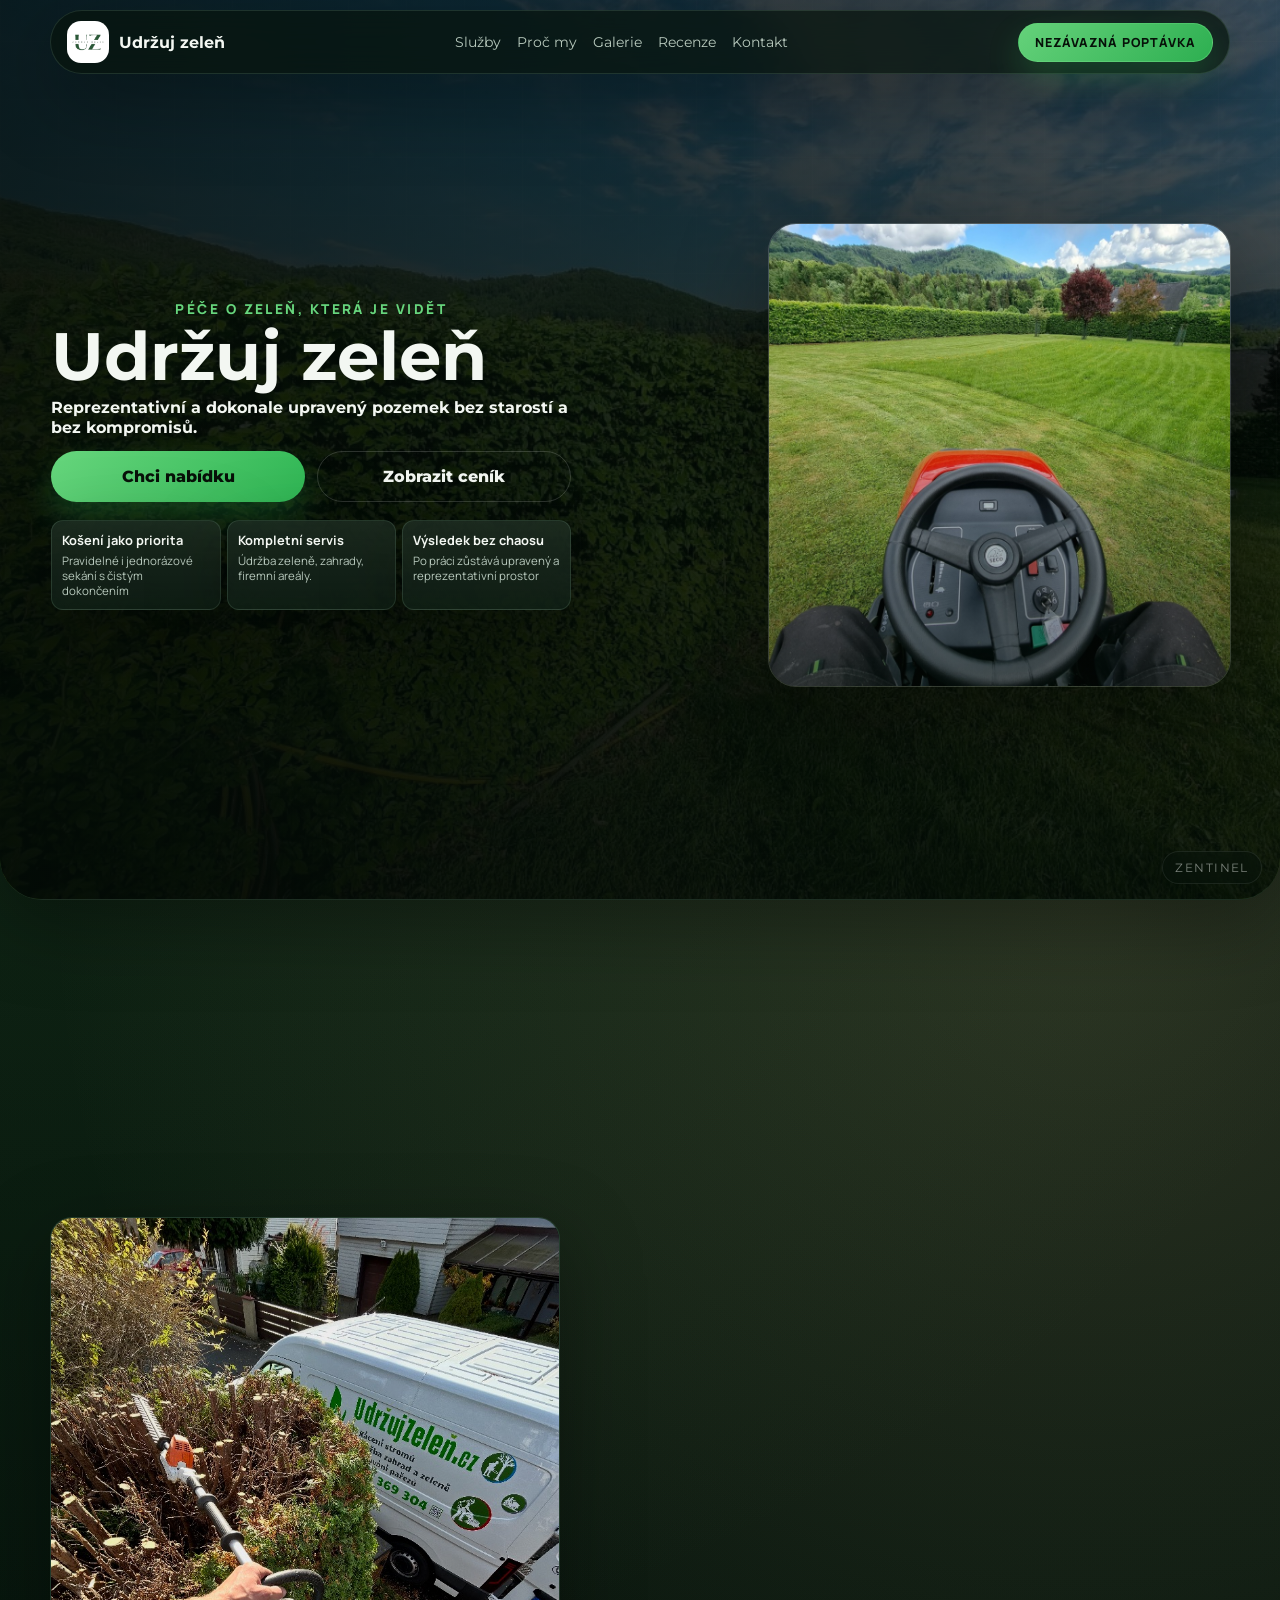
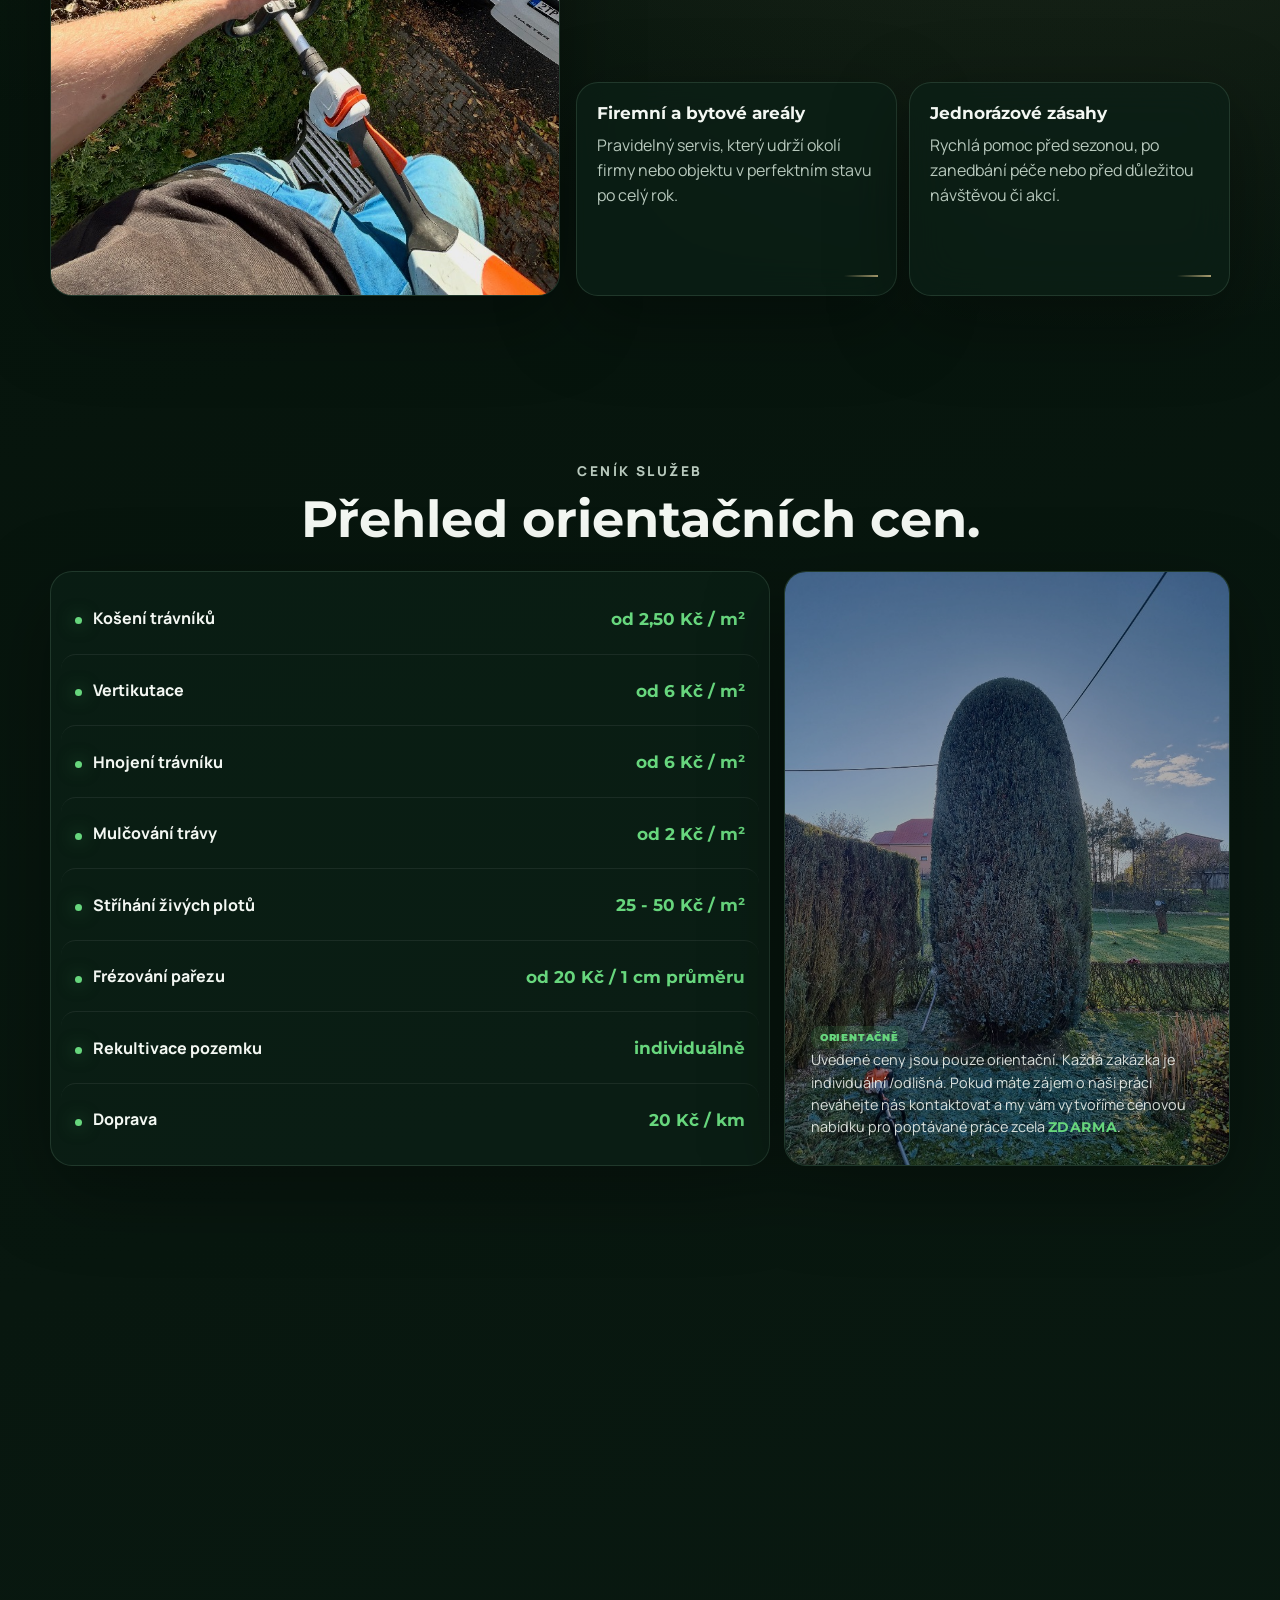
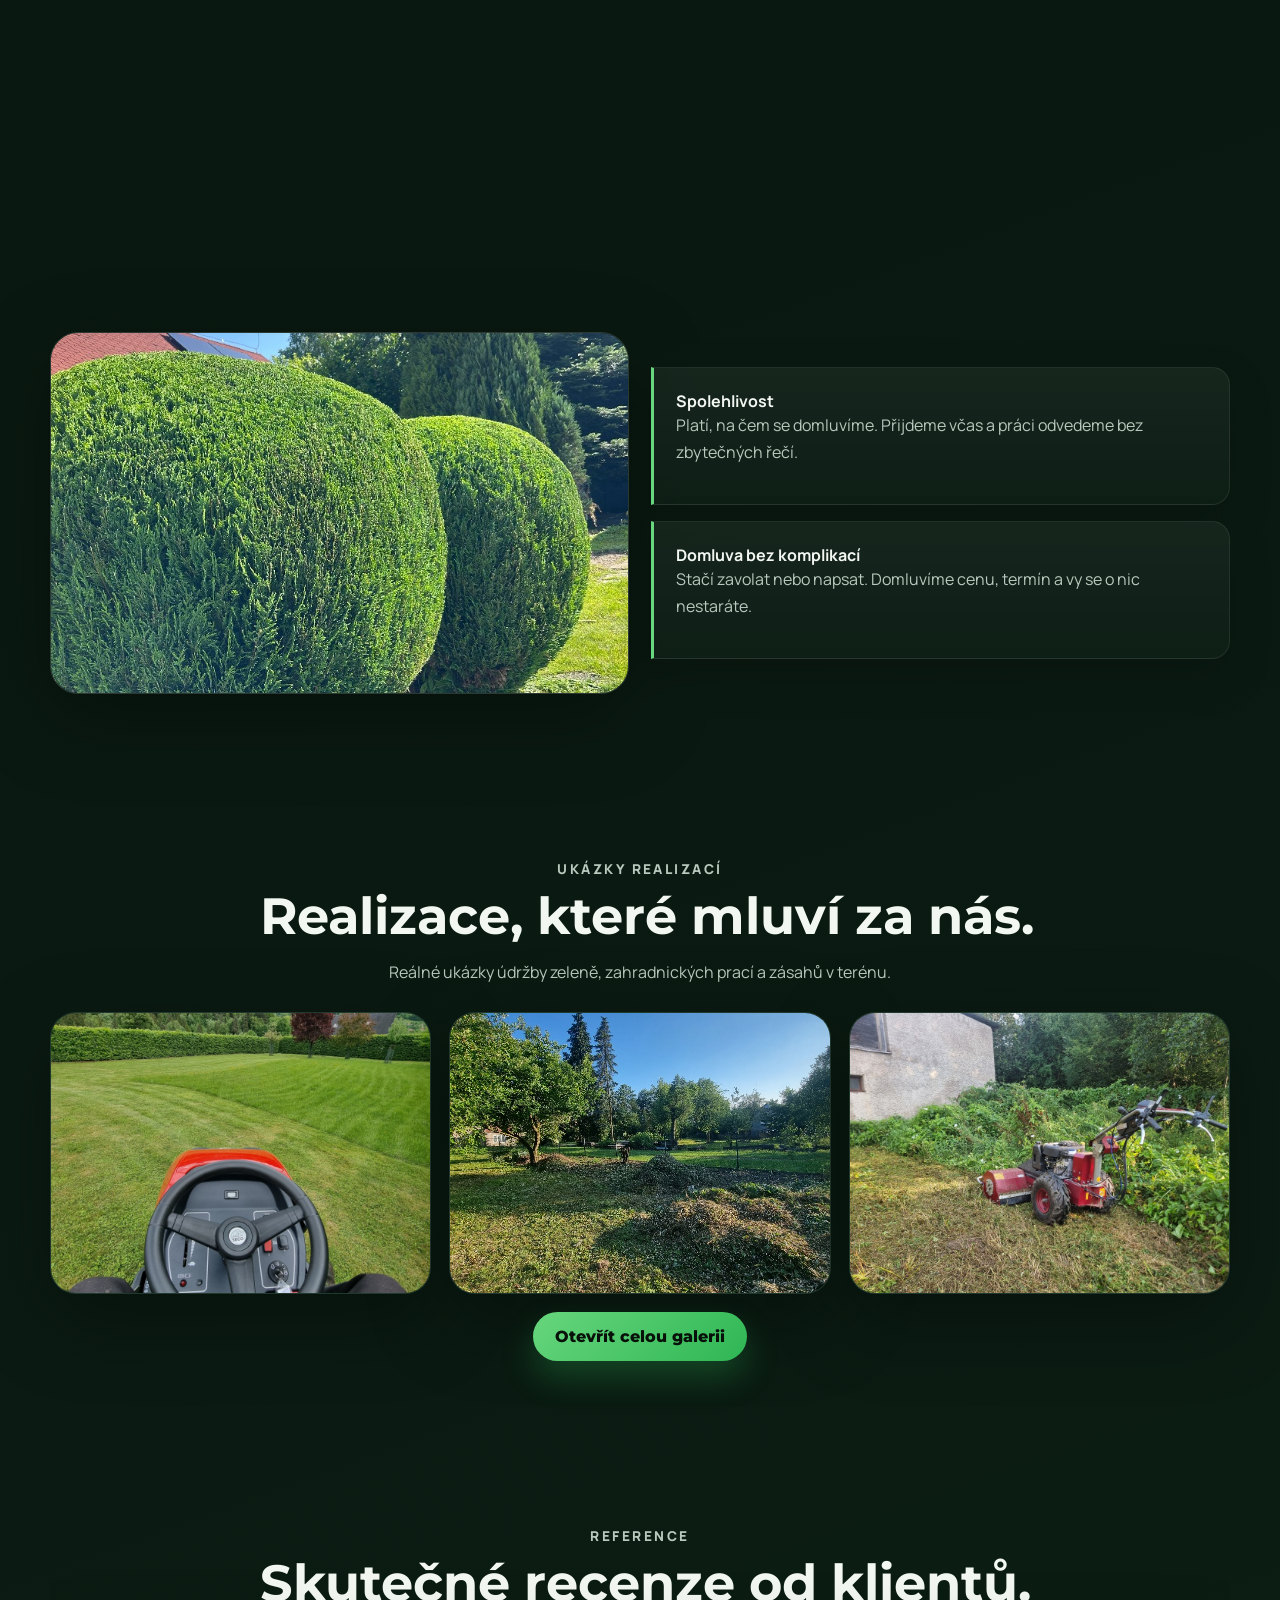
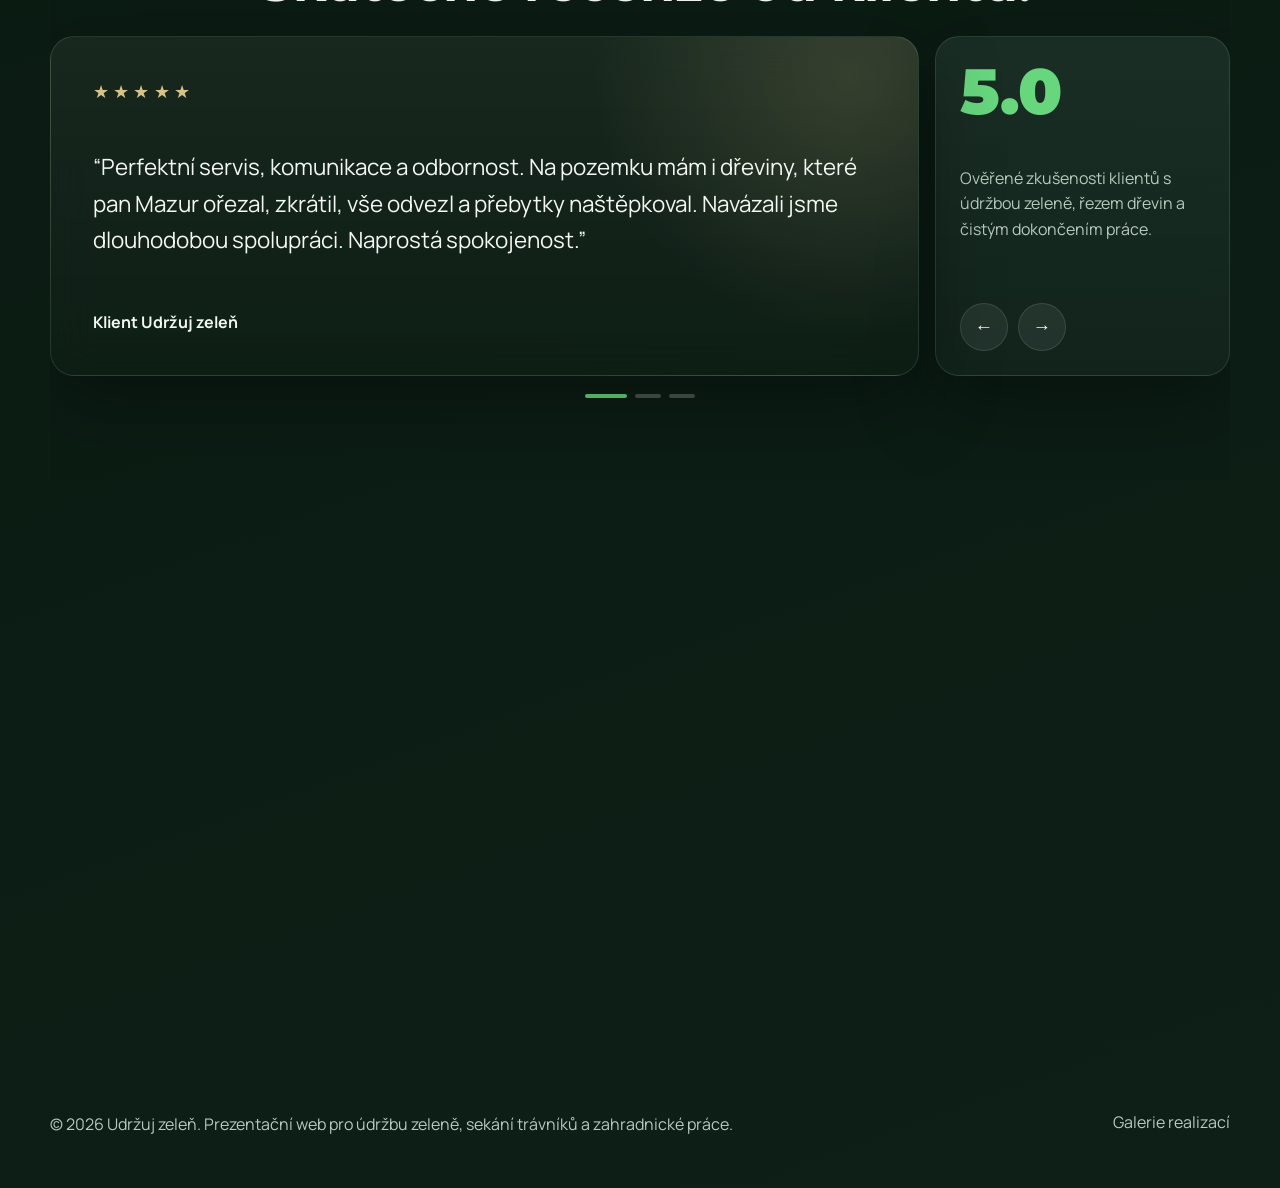
==== commit 53be97b4: "Add files via upload" ====
--- a/index.html
+++ b/index.html
@@ -87,23 +87,15 @@
         </div>
         <div class="service-grid">
           <article class="service-visual reveal">
-            <img loading="lazy" decoding="async" src="Foto/2/20240719_073822.jpg" alt="Technika při údržbě pozemku">
-            <div>
-              <span class="service-tag">Hlavní specializace</span>
+            <img loading="lazy" decoding="async" src="Foto/4/73BA2717-2BDB-4FBD-A117-A58303252056.jpeg" alt="Ukázka údržby zeleně">
+          </article>
+          <div class="service-list">
+            <article class="service-card reveal">
               <h3>Košení trávy</h3>
               <p>
                 Kompletní péče o váš trávník od precizního sečení a začištění detailů až po finální úklid,
                 aby okolí vašeho domu vypadalo po celý rok reprezentativně.
               </p>
-            </div>
-          </article>
-          <div class="service-list">
-            <article class="service-card reveal">
-              <h3>Košení trávy</h3>
-              <p>
-                Kompletní péče o váš trávník od precizního sečení a začištění detailů až po finální úklid,
-                aby okolí vašeho domu vypadalo po celý rok reprezentativně.
-              </p>
             </article>
             <article class="service-card reveal">
               <h3>Mulčování trávy</h3>
@@ -182,7 +174,7 @@
       <section class="section" id="proc-my">
         <div class="section-heading section-heading-centered why-heading reveal">
           <p class="eyebrow">Proč si vybrat právě nás</p>
-          <h2>Nejde jen o posekanou trávu. Jde o jistotu, že je vše pod kontrolou.</h2>
+          <h2>Vaše zahrada si zaslouží maximální péči. Dovolte nám ji pro vás zajistit.</h2>
         </div>
         <div class="why-layout">
           <article class="why-row reveal">
@@ -213,7 +205,7 @@
               </article>
             </div>
             <figure class="why-photo-panel">
-              <img loading="lazy" decoding="async" src="Foto/2/PhotoCollage_1743667752389.jpg" alt="Koláž zahradnických prací a realizací">
+              <img loading="lazy" decoding="async" src="Foto/4/IMG_0421.jpeg" alt="Zahradnická realizace">
             </figure>
           </article>
         </div>
--- a/styles.css
+++ b/styles.css
@@ -646,33 +646,6 @@
   width: 100%;
   height: 100%;
   object-fit: cover;
-  filter: brightness(0.74) saturate(0.95);
-}
-
-.service-visual::after {
-  content: "";
-  grid-area: 1 / 1;
-  background:
-    linear-gradient(180deg, rgba(4, 13, 8, 0.06) 0%, rgba(4, 13, 8, 0.82) 100%),
-    linear-gradient(90deg, rgba(4, 13, 8, 0.36), transparent);
-}
-
-.service-visual div {
-  grid-area: 1 / 1;
-  align-self: end;
-  position: relative;
-  z-index: 1;
-  padding: clamp(22px, 3vw, 34px);
-}
-
-.service-visual h3 {
-  max-width: 540px;
-  font-size: clamp(1.6rem, 2.8vw, 2.45rem);
-  line-height: 1.06;
-}
-
-.service-visual p {
-  max-width: 560px;
 }
 
 .service-list {
@@ -1188,6 +1161,22 @@
   transition: transform 350ms ease, filter 350ms ease;
 }
 
+.mosaic-collage {
+  grid-column: 1 / -1;
+  display: grid;
+  grid-template-columns: repeat(3, minmax(0, 1fr));
+  gap: 10px;
+  padding: 10px;
+  border: 1px solid rgba(103, 214, 125, 0.14);
+  border-radius: 22px;
+  background: rgba(255, 255, 255, 0.035);
+}
+
+.mosaic-collage .mosaic-card {
+  min-height: clamp(130px, 15vw, 205px);
+  border-radius: 14px;
+}
+
 .lightbox {
   position: fixed;
   inset: 0;
@@ -1445,6 +1434,14 @@
     min-height: 210px;
   }
 
+  .mosaic-collage {
+    grid-template-columns: repeat(3, minmax(0, 1fr));
+  }
+
+  .mosaic-collage .mosaic-card {
+    min-height: 160px;
+  }
+
   .mosaic-card:last-child {
     grid-column: span 2;
   }
@@ -1677,6 +1674,17 @@
     border-radius: 14px;
   }
 
+  .mosaic-collage {
+    grid-template-columns: repeat(2, minmax(0, 1fr));
+    gap: 8px;
+    padding: 8px;
+    border-radius: 18px;
+  }
+
+  .mosaic-collage .mosaic-card {
+    min-height: 128px;
+    border-radius: 12px;
+  }
 }
 
 @media (hover: none), (pointer: coarse) {
@@ -1692,7 +1700,6 @@
     box-shadow: var(--shadow);
     filter: none;
   }
-
 }
 
 @media (prefers-reduced-motion: reduce) {
